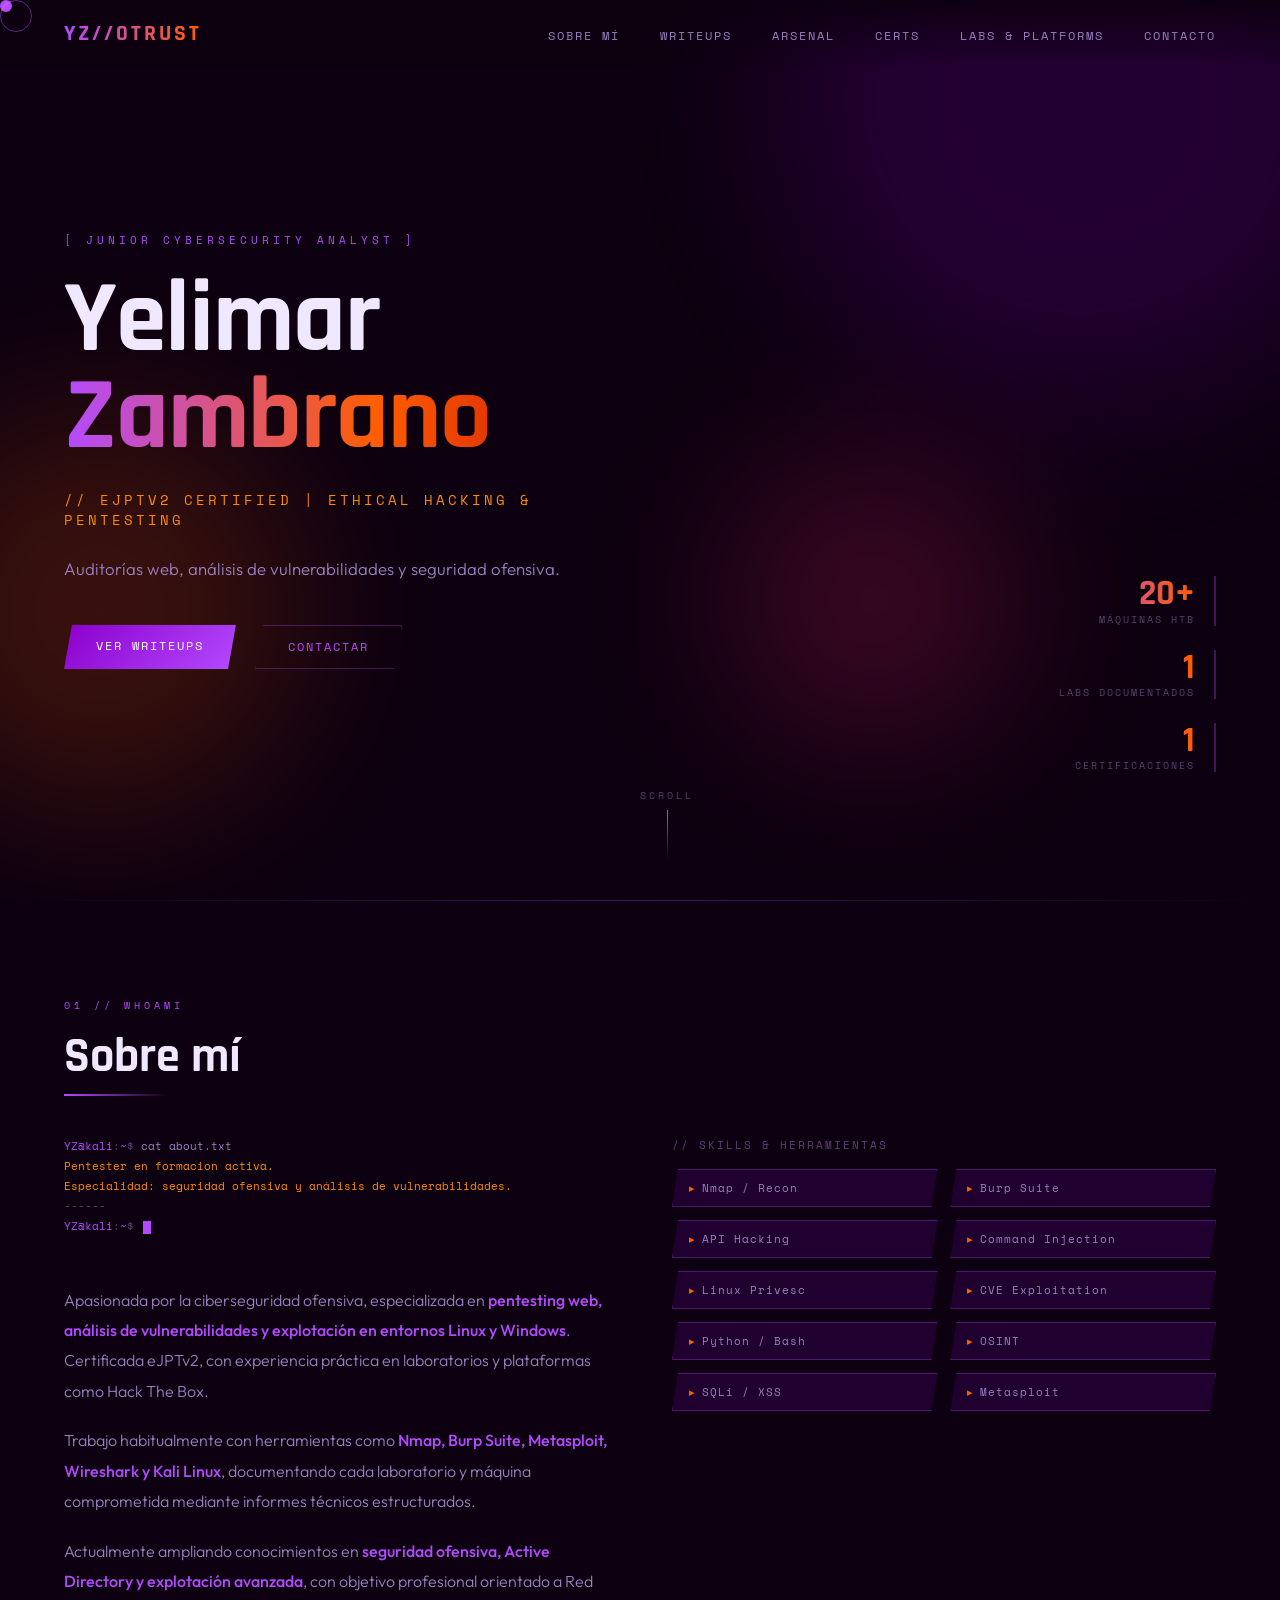
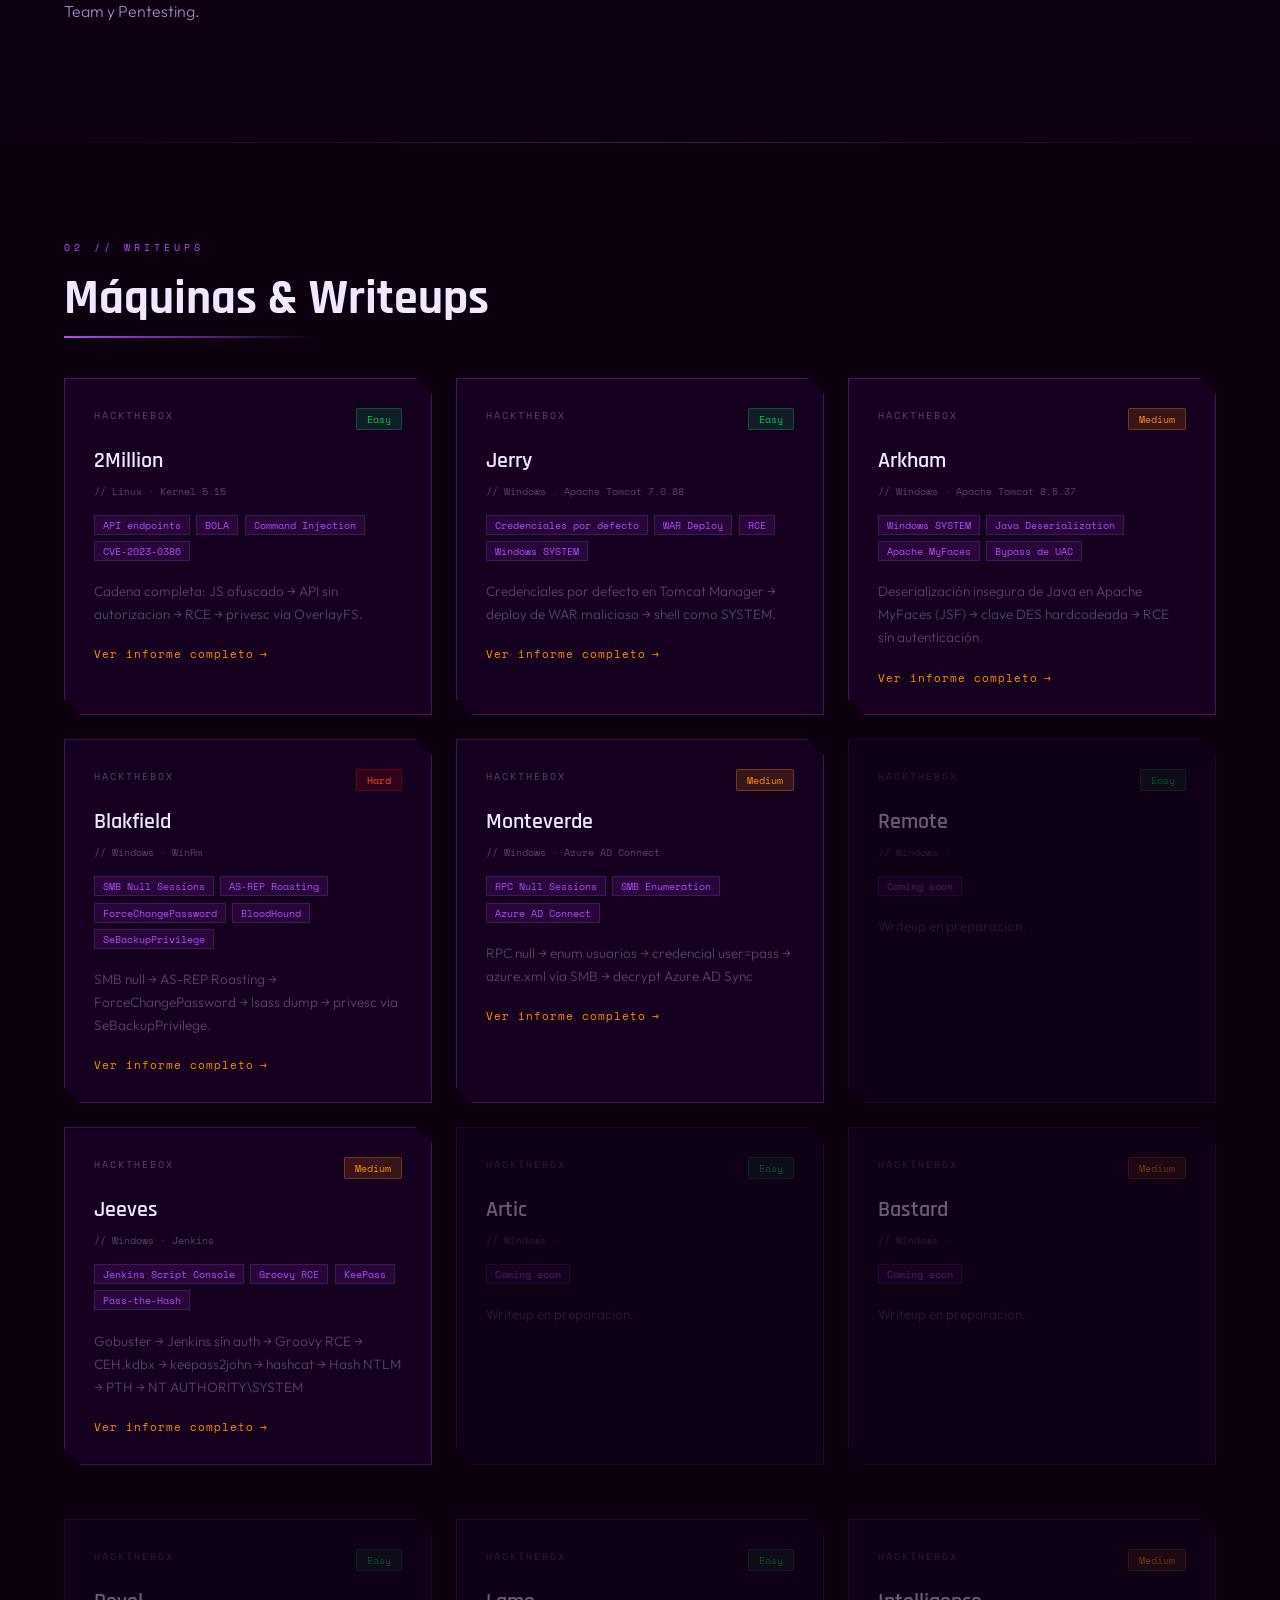
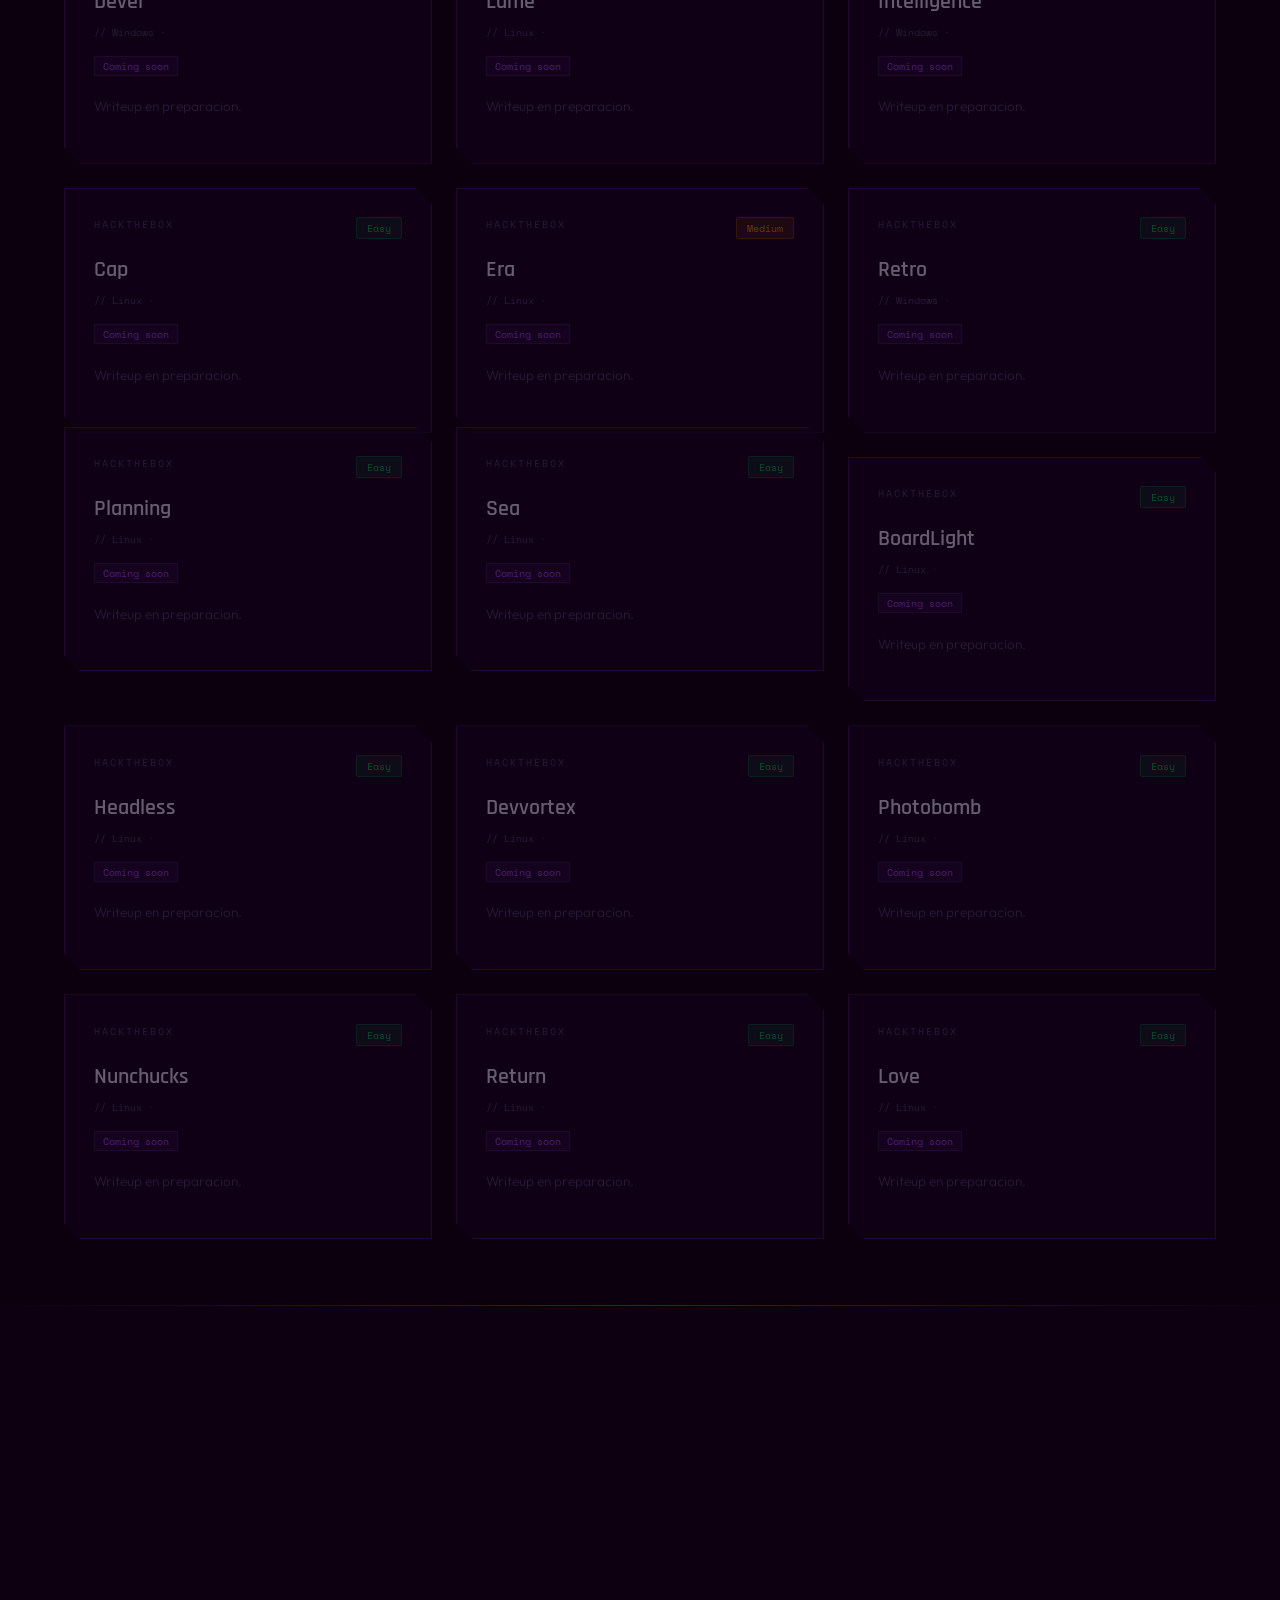
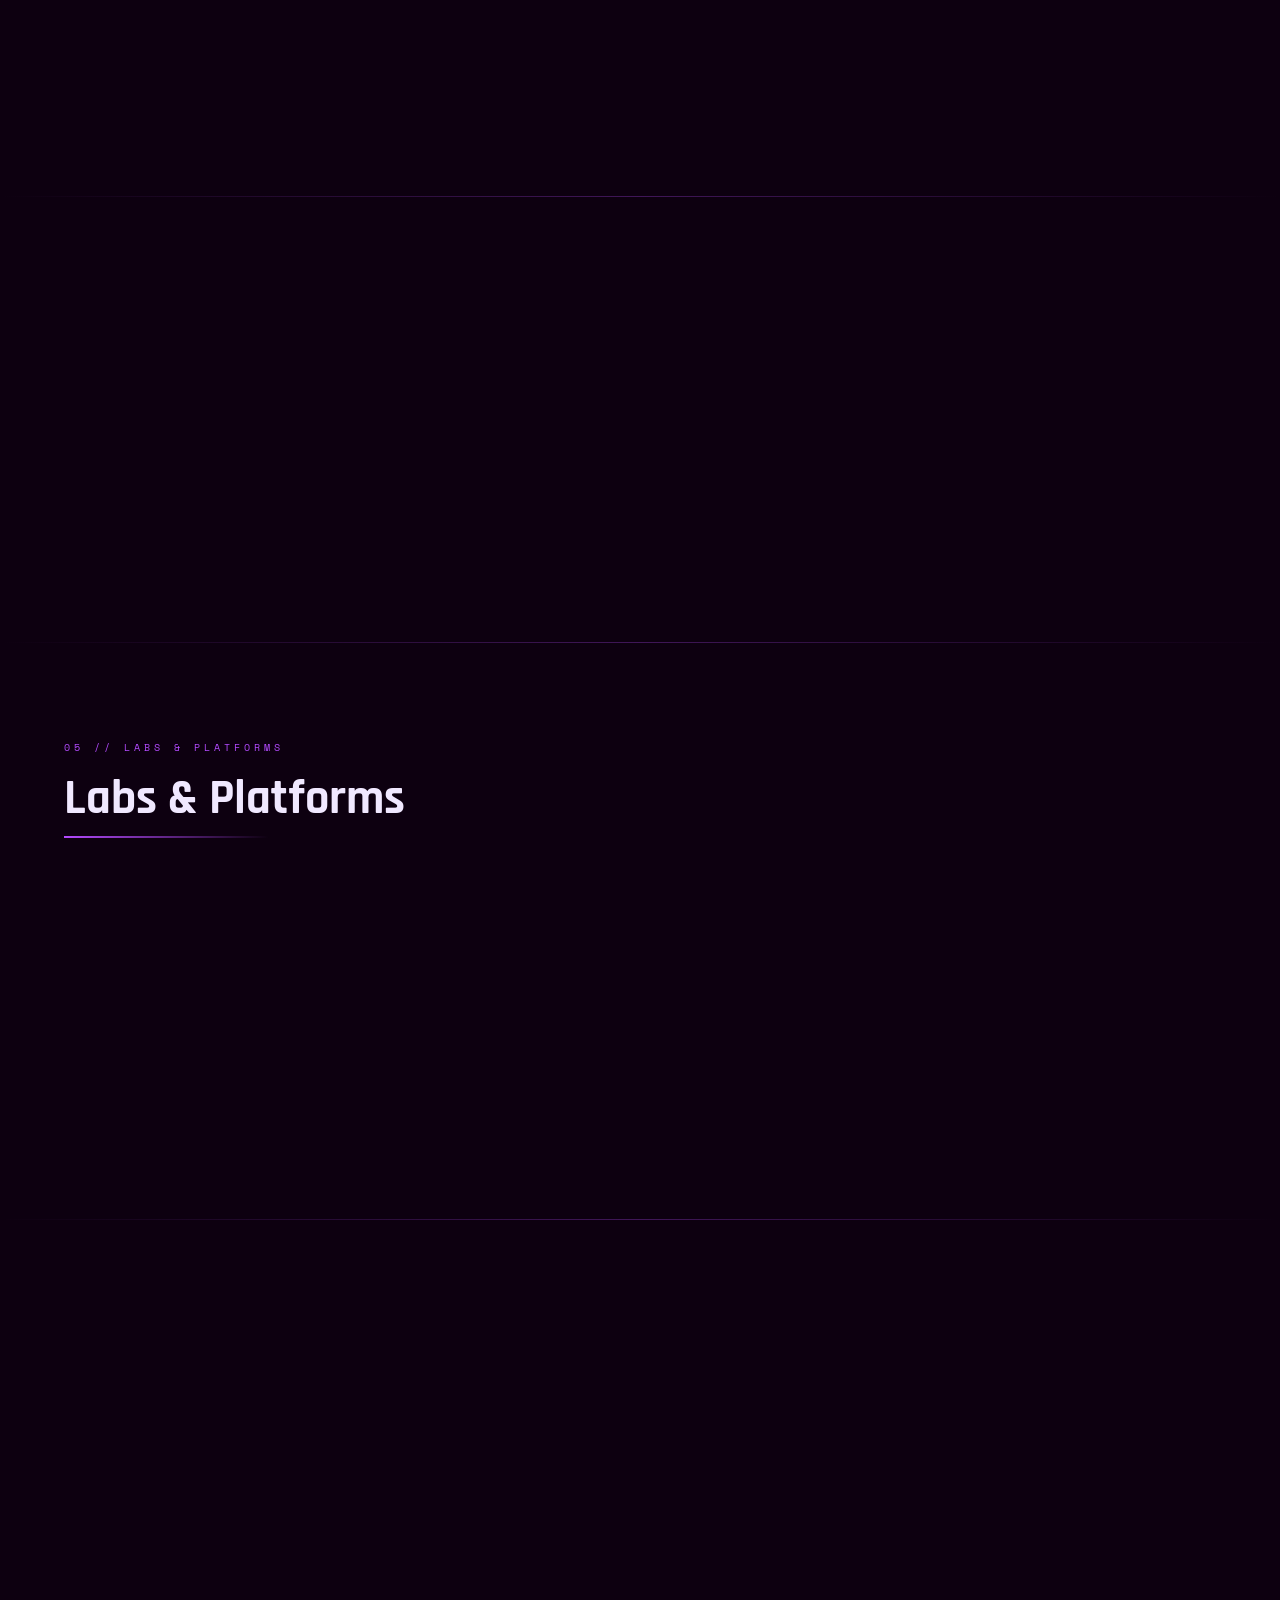
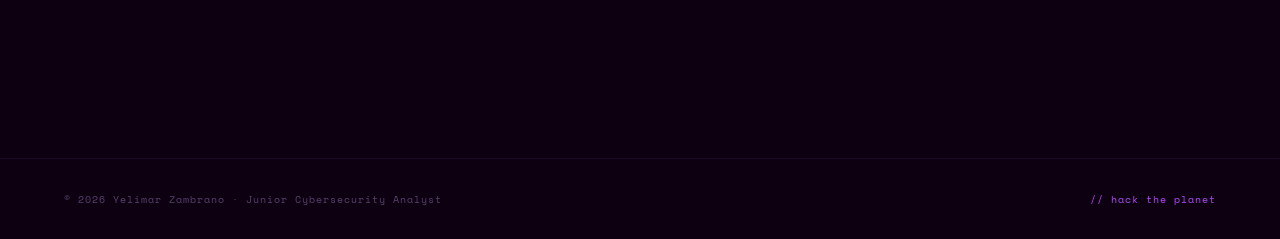
==== index.html @ b513c9d3 "write-up update" ====
<!DOCTYPE html>
<html lang="es">
<head>
<meta charset="UTF-8">
<meta name="viewport" content="width=device-width, initial-scale=1.0">

<meta name="description" content="Portfolio de pentesting ofensivo, writeups HackTheBox, seguridad ofensiva y análisis de vulnerabilidades por Yelimar Zambrano.">
<meta name="keywords" content="pentester, hackthebox, cybersecurity, offensive security, ethical hacking, red team">

<meta property="og:title" content="Yelimar Zambrano · Pentester">
<meta property="og:description" content="Portfolio de seguridad ofensiva y writeups técnicos">
<meta property="og:type" content="website">
<meta property="og:image" content="og-image.png">
<meta property="og:url" content="https://zbel-oss.github.io/">

<title>Yelimar Zambrano ·Junior Cybersecurity Analyst</title>

<meta name="theme-color" content="#0a0a0a">

<link href="https://fonts.googleapis.com/css2?family=Rajdhani:wght@300;400;500;600;700&family=Space+Mono:ital,wght@0,400;0,700;1,400&family=Outfit:wght@200;300;400;500;600&display=swap" rel="stylesheet">
<link rel="stylesheet" href="css/style.css">
<link rel="icon" type="image/png" href="images/favicon.png">

<link rel="apple-touch-icon" href="images/favicon.png">

</head>
<body>

<div class="cursor" id="cursor"></div>
<div class="cursor-trail" id="cursorTrail"></div>

<!-- FONDO -->
<div class="bg-orbs">
  <div class="orb orb-1"></div>
  <div class="orb orb-2"></div>
  <div class="orb orb-3"></div>
</div>

<!-- NAV -->
<nav>
  <div class="nav-logo">YZ//0TRUST</div>
  <ul class="nav-links">
    <li><a href="#about">Sobre mí</a></li>
    <li><a href="#writeups">Writeups</a></li>
    <li><a href="#tools">Arsenal</a></li>
    <li><a href="#certs">Certs</a></li>
    <li><a href="#labs">Labs & Platforms</a></li>
    <li><a href="#contact">Contacto</a></li>
  </ul>
</nav>

<!-- HERO -->
<section class="hero" id="home">
  <div class="hero-content">
    <p class="hero-label">Junior Cybersecurity Analyst</p>
    <h1 class="hero-name">
      <span class="line-1">Yelimar</span>
      <span class="line-2">Zambrano</span>
    </h1>
    <p class="hero-title">// eJPTv2 Certified | Ethical Hacking &amp; Pentesting</p>
    <p class="hero-desc">
      Auditorías web, análisis de vulnerabilidades y seguridad ofensiva.
    </p>
    <div class="hero-ctas">
      <a href="#writeups" class="btn-primary">Ver Writeups</a>
      <a href="#contact" class="btn-ghost">Contactar</a>
    </div>
  </div>

  <div class="hero-stats">
    <div class="stat-item">
      <div class="stat-num">20+</div>
      <div class="stat-label">Máquinas HTB</div>
    </div>
    <div class="stat-item">
      <div class="stat-num">1</div>
      <div class="stat-label">Labs documentados</div>
    </div>
    <div class="stat-item">
      <div class="stat-num">1</div>
      <div class="stat-label">Certificaciones</div>
    </div>
  </div>

  <div class="scroll-hint">
    <span>Scroll</span>
    <div class="scroll-line"></div>
  </div>
</section>

<div class="divider"></div>

<!-- SOBRE MI -->
<section id="about">
  <div class="reveal">
    <p class="section-tag">01 // whoami</p>
    <h2 class="section-title">Sobre mí</h2>
  </div>

  <div class="about-grid reveal">
    <div class="about-text">
      <div class="terminal-deco">
        <div><span class="prompt">YZ@kali</span>:<span style="color:var(--purple-bright)">~</span>$ <span class="cmd">cat about.txt</span></div>
        <div class="out">Pentester en formacion activa.</div>
        <div class="out">Especialidad: seguridad ofensiva y análisis de vulnerabilidades.</div>------
        <div><span class="prompt">YZ@kali</span>:<span style="color:var(--purple-bright)">~</span>$ <span class="cursor-blink"></span></div>
      </div>

      <p>
Apasionada por la ciberseguridad ofensiva, especializada en 
<strong>pentesting web, análisis de vulnerabilidades y explotación en entornos Linux y Windows</strong>. 
Certificada eJPTv2, con experiencia práctica en laboratorios y plataformas como Hack The Box.
</p>

<p>
Trabajo habitualmente con herramientas como 
<strong>Nmap, Burp Suite, Metasploit, Wireshark y Kali Linux</strong>, 
documentando cada laboratorio y máquina comprometida mediante informes técnicos estructurados.
</p>

<p>
Actualmente ampliando conocimientos en 
<strong>seguridad ofensiva, Active Directory y explotación avanzada</strong>, 
con objetivo profesional orientado a Red Team y Pentesting.
</p>

    </div>

    <div>
      <p style="font-family:'Space Mono',monospace;font-size:0.7rem;color:var(--text-muted);letter-spacing:2px;text-transform:uppercase;margin-bottom:1rem;">// Skills &amp; Herramientas</p>
      <div class="skills-grid">
        <div class="skill-pill"><span class="dot">▸</span>Nmap / Recon</div>
        <div class="skill-pill"><span class="dot">▸</span>Burp Suite</div>
        <div class="skill-pill"><span class="dot">▸</span>API Hacking</div>
        <div class="skill-pill"><span class="dot">▸</span>Command Injection</div>
        <div class="skill-pill"><span class="dot">▸</span>Linux Privesc</div>
        <div class="skill-pill"><span class="dot">▸</span>CVE Exploitation</div>
        <div class="skill-pill"><span class="dot">▸</span>Python / Bash</div>
        <div class="skill-pill"><span class="dot">▸</span>OSINT</div>
        <div class="skill-pill"><span class="dot">▸</span>SQLi / XSS</div>
        <div class="skill-pill"><span class="dot">▸</span>Metasploit</div>
      </div>
    </div>
  </div>
</section>

<div class="divider"></div>

<!-- WRITEUPS -->
<section id="writeups">
  <div class="reveal">
    <p class="section-tag">02 // writeups</p>
    <h2 class="section-title">Máquinas &amp; Writeups</h2>
  </div>

  <div class="writeups-grid">

    <div class="writeup-card reveal">
      <div class="card-top">
        <span class="card-platform">HackTheBox</span>
        <span class="card-diff diff-easy">Easy</span>
      </div>
      <h3 class="card-title">2Million</h3>
      <p class="card-os">// Linux · Kernel 5.15</p>
      <div class="card-tags">
        <span class="tag">API endpoints</span>
        <span class="tag">BOLA</span>
        <span class="tag">Command Injection</span>
        <span class="tag">CVE-2023-0386</span>
      </div>
      <p style="font-size:0.85rem;color:var(--text-muted);margin-bottom:1rem;line-height:1.7;">
        Cadena completa: JS ofuscado → API sin autorizacion → RCE → privesc via OverlayFS.
      </p>
      <a href="Writeups/informe_pentesting_2million.pdf"    
         target="_blank"
         class="card-link">Ver informe completo</a>
    </div>

    <div class="writeup-card reveal">
      <div class="card-top">
        <span class="card-platform">HackTheBox</span>
        <span class="card-diff diff-easy">Easy</span>
      </div>
      <h3 class="card-title">Jerry</h3>
      <p class="card-os">// Windows . Apache Tomcat 7.0.88</p>
      <div class="card-tags">
        <span class="tag">Credenciales por defecto</span>
        <span class="tag">WAR Deploy</span>
        <span class="tag">RCE</span>
        <span class="tag">Windows SYSTEM</span>
      </div>
      <p style="font-size:0.85rem;color:var(--text-muted);margin-bottom:1rem;line-height:1.7;">
       Credenciales por defecto en Tomcat Manager → deploy de WAR malicioso → shell como SYSTEM.
       </p>
       <a href="Writeups/informe_pentesting_jerry.pdf"    
         target="_blank"
         class="card-link">Ver informe completo</a>
    </div>

    <!-- PLACEHOLDER CARDS -->
    
    <div class="writeup-card reveal">
      <div class="card-top">
        <span class="card-platform">HackTheBox</span>
        <span class="card-diff diff-medium">Medium</span>
      </div>
      <h3 class="card-title">Arkham</h3>
      <p class="card-os">// Windows · Apache Tomcat 8.5.37</p>
      <div class="card-tags">
        <span class="tag">Windows SYSTEM</span>
        <span class="tag">Java Deserialization</span>
        <span class="tag">Apache MyFaces</span>
        <span class="tag">Bypass de UAC</span>
      </div>
      <p style="font-size:0.85rem;color:var(--text-muted);margin-bottom:1rem;line-height:1.7;">
        Deserialización insegura de Java en Apache MyFaces (JSF) → clave DES hardcodeada → RCE sin autenticación.
      </p>
        <a href="Writeups/informe_pentesting_arkham.pdf"    
         target="_blank"
         class="card-link">Ver informe completo</a>
    </div>

    <!-- PLACEHOLDER CARDS -->

<div class="writeup-card reveal">
<div class="card-top">
<span class="card-platform">HackTheBox</span>
<span class="card-diff diff-hard">Hard</span>
</div>
<h3 class="card-title">Blakfield</h3>
<p class="card-os">// Windows · WinRm </p>
<div class="card-tags">
<span class="tag">SMB Null Sessions</span>
<span class="tag">AS-REP Roasting</span>
<span class="tag">ForceChangePassword</span>
<span class="tag">BloodHound</span>
<span class="tag">SeBackupPrivilege</span>
</div>
<p style="font-size:0.85rem;color:var(--text-muted);margin-bottom:1rem;line-height:1.7;">
SMB null → AS-REP Roasting → ForceChangePassword → lsass dump → privesc via SeBackupPrivilege.
</p>
 <a href="Writeups/informe_pentesting_blackfield.pdf"    
         target="_blank"
         class="card-link">Ver informe completo</a>
</div>

    <!-- PLACEHOLDER CARDS -->

<div class="writeup-card reveal">
<div class="card-top">
<span class="card-platform">HackTheBox</span>
<span class="card-diff diff-medium">Medium</span>
</div>
<h3 class="card-title">Monteverde</h3>
<p class="card-os">// Windows · Azure AD Connect </p>
<div class="card-tags">
<span class="tag">RPC Null Sessions</span>
<span class="tag">SMB Enumeration</span>
<span class="tag">Azure AD Connect</span>
</div>
<p style="font-size:0.85rem;color:var(--text-muted);margin-bottom:1rem;line-height:1.7;">
RPC null → enum usuarios → credencial user=pass → azure.xml vía SMB → decrypt Azure AD Sync
</p>
  <a href="Writeups/informe_pentesting_monteverde.pdf"    
         target="_blank"
         class="card-link">Ver informe completo
  </a>
</div>

    <!-- PLACEHOLDER CARDS -->

<div class="writeup-card reveal" style="opacity:0.4;pointer-events:none;">
<div class="card-top">
<span class="card-platform">HackTheBox</span>
<span class="card-diff diff-easy">Easy</span>
</div>
<h3 class="card-title">Remote</h3>
<p class="card-os">// Windows · </p>
<div class="card-tags">
<span class="tag">Coming soon</span>
</div>
<p style="font-size:0.85rem;color:var(--text-muted);margin-bottom:1rem;line-height:1.7;">
Writeup en preparacion.
</p>
</div>

    <!-- PLACEHOLDER CARDS -->

<div class="writeup-card reveal">
<div class="card-top">
<span class="card-platform">HackTheBox</span>
<span class="card-diff diff-medium">Medium</span>
</div>
<h3 class="card-title">Jeeves</h3>
<p class="card-os">// Windows · Jenkins </p>
<div class="card-tags">
<span class="tag">Jenkins Script Console</span>
<span class="tag">Groovy RCE</span>
<span class="tag">KeePass</span>
<span class="tag">Pass-the-Hash</span>
</div>
<p style="font-size:0.85rem;color:var(--text-muted);margin-bottom:1rem;line-height:1.7;">
Gobuster → Jenkins sin auth → Groovy RCE → CEH.kdbx → keepass2john → hashcat → Hash NTLM → PTH → NT AUTHORITY\SYSTEM
</p>
 <a href="Writeups/informe_pentesting_jeeves.pdf"    
         target="_blank"
         class="card-link">Ver informe completo
  </a>
</div>

    <!-- PLACEHOLDER CARDS -->

<div class="writeup-card reveal" style="opacity:0.4;pointer-events:none;">
<div class="card-top">
<span class="card-platform">HackTheBox</span>
<span class="card-diff diff-easy">Easy</span>
</div>
<h3 class="card-title">Artic</h3>
<p class="card-os">// Windows · </p>
<div class="card-tags">
<span class="tag">Coming soon</span>
</div>
<p style="font-size:0.85rem;color:var(--text-muted);margin-bottom:1rem;line-height:1.7;">
Writeup en preparacion.
</p>
</div>

    <!-- PLACEHOLDER CARDS -->

<div class="writeup-card reveal" style="opacity:0.4;pointer-events:none;">
<div class="card-top">
<span class="card-platform">HackTheBox</span>
<span class="card-diff diff-medium">Medium</span>
</div>
<h3 class="card-title">Bastard</h3>
<p class="card-os">// Windows · </p>
<div class="card-tags">
<span class="tag">Coming soon</span>
</div>
<p style="font-size:0.85rem;color:var(--text-muted);margin-bottom:1rem;line-height:1.7;">
Writeup en preparacion.
</p>
</div>

    <!-- PLACEHOLDER CARDS -->

<div class="writeup-card reveal" style="opacity:0.4;pointer-events:none;">
<div class="card-top">
<span class="card-platform">HackTheBox</span>
<span class="card-diff diff-easy">Easy</span>
</div>
<h3 class="card-title">Devel</h3>
<p class="card-os">// Windows · </p>
<div class="card-tags">
<span class="tag">Coming soon</span>
</div>
<p style="font-size:0.85rem;color:var(--text-muted);margin-bottom:1rem;line-height:1.7;">
Writeup en preparacion.
</p>
</div>

    <!-- PLACEHOLDER CARDS -->

<div class="writeup-card reveal" style="opacity:0.4;pointer-events:none;">
<div class="card-top">
<span class="card-platform">HackTheBox</span>
<span class="card-diff diff-easy">Easy</span>
</div>
<h3 class="card-title">Lame</h3>
<p class="card-os">// Linux · </p>
<div class="card-tags">
<span class="tag">Coming soon</span>
</div>
<p style="font-size:0.85rem;color:var(--text-muted);margin-bottom:1rem;line-height:1.7;">
Writeup en preparacion.
</p>
</div>

    <!-- PLACEHOLDER CARDS -->

<div class="writeup-card reveal" style="opacity:0.4;pointer-events:none;">
<div class="card-top">
<span class="card-platform">HackTheBox</span>
<span class="card-diff diff-medium">Medium</span>
</div>
<h3 class="card-title">Intelligence</h3>
<p class="card-os">// Windows · </p>
<div class="card-tags">
<span class="tag">Coming soon</span>
</div>
<p style="font-size:0.85rem;color:var(--text-muted);margin-bottom:1rem;line-height:1.7;">
Writeup en preparacion.
</p>
</div>

    <!-- PLACEHOLDER CARDS -->

<div class="writeup-card reveal" style="opacity:0.4;pointer-events:none;">
<div class="card-top">
<span class="card-platform">HackTheBox</span>
<span class="card-diff diff-easy">Easy</span>
</div>
<h3 class="card-title">Cap</h3>
<p class="card-os">// Linux · </p>
<div class="card-tags">
<span class="tag">Coming soon</span>
</div>
<p style="font-size:0.85rem;color:var(--text-muted);margin-bottom:1rem;line-height:1.7;">
Writeup en preparacion.
</p>
</div>

    <!-- PLACEHOLDER CARDS -->

<div class="writeup-card reveal" style="opacity:0.4;pointer-events:none;">
<div class="card-top">
<span class="card-platform">HackTheBox</span>
<span class="card-diff diff-medium">Medium</span>
</div>
<h3 class="card-title">Era</h3>
<p class="card-os">// Linux · </p>
<div class="card-tags">
<span class="tag">Coming soon</span>
</div>
<p style="font-size:0.85rem;color:var(--text-muted);margin-bottom:1rem;line-height:1.7;">
Writeup en preparacion.
</p>
</div>

    <!-- PLACEHOLDER CARDS -->

<div class="writeup-card reveal" style="opacity:0.4;pointer-events:none;">
<div class="card-top">
<span class="card-platform">HackTheBox</span>
<span class="card-diff diff-easy">Easy</span>
</div>
<h3 class="card-title">Retro</h3>
<p class="card-os">// Windows · </p>
<div class="card-tags">
<span class="tag">Coming soon</span>
</div>
<p style="font-size:0.85rem;color:var(--text-muted);margin-bottom:1rem;line-height:1.7;">
Writeup en preparacion.
</p>
</div>

    <!-- PLACEHOLDER CARDS -->

<div class="writeup-card reveal" style="opacity:0.4;pointer-events:none;">
<div class="card-top">
<span class="card-platform">HackTheBox</span>
<span class="card-diff diff-easy">Easy</span>
</div>
<h3 class="card-title">Planning</h3>
<p class="card-os">// Linux · </p>
<div class="card-tags">
<span class="tag">Coming soon</span>
</div>
<p style="font-size:0.85rem;color:var(--text-muted);margin-bottom:1rem;line-height:1.7;">
Writeup en preparacion.
</p>
</div>

    <!-- PLACEHOLDER CARDS -->

<div class="writeup-card reveal" style="opacity:0.4;pointer-events:none;">
<div class="card-top">
<span class="card-platform">HackTheBox</span>
<span class="card-diff diff-easy">Easy</span>
</div>
<h3 class="card-title">Sea</h3>
<p class="card-os">// Linux · </p>
<div class="card-tags">
<span class="tag">Coming soon</span>
</div>
<p style="font-size:0.85rem;color:var(--text-muted);margin-bottom:1rem;line-height:1.7;">
Writeup en preparacion.
</p>
</div>

    <!-- PLACEHOLDER CARDS -->

<div class="writeup-card reveal" style="opacity:0.4;pointer-events:none;">
<div class="card-top">
<span class="card-platform">HackTheBox</span>
<span class="card-diff diff-easy">Easy</span>
</div>
<h3 class="card-title">BoardLight</h3>
<p class="card-os">// Linux · </p>
<div class="card-tags">
<span class="tag">Coming soon</span>
</div>
<p style="font-size:0.85rem;color:var(--text-muted);margin-bottom:1rem;line-height:1.7;">
Writeup en preparacion.
</p>
</div>

    <!-- PLACEHOLDER CARDS -->

<div class="writeup-card reveal" style="opacity:0.4;pointer-events:none;">
<div class="card-top">
<span class="card-platform">HackTheBox</span>
<span class="card-diff diff-easy">Easy</span>
</div>
<h3 class="card-title">Headless</h3>
<p class="card-os">// Linux · </p>
<div class="card-tags">
<span class="tag">Coming soon</span>
</div>
<p style="font-size:0.85rem;color:var(--text-muted);margin-bottom:1rem;line-height:1.7;">
Writeup en preparacion.
</p>
</div>

    <!-- PLACEHOLDER CARDS -->

<div class="writeup-card reveal" style="opacity:0.4;pointer-events:none;">
<div class="card-top">
<span class="card-platform">HackTheBox</span>
<span class="card-diff diff-easy">Easy</span>
</div>
<h3 class="card-title">Devvortex</h3>
<p class="card-os">// Linux · </p>
<div class="card-tags">
<span class="tag">Coming soon</span>
</div>
<p style="font-size:0.85rem;color:var(--text-muted);margin-bottom:1rem;line-height:1.7;">
Writeup en preparacion.
</p>
</div>

    <!-- PLACEHOLDER CARDS -->

<div class="writeup-card reveal" style="opacity:0.4;pointer-events:none;">
<div class="card-top">
<span class="card-platform">HackTheBox</span>
<span class="card-diff diff-easy">Easy</span>
</div>
<h3 class="card-title">Photobomb</h3>
<p class="card-os">// Linux · </p>
<div class="card-tags">
<span class="tag">Coming soon</span>
</div>
<p style="font-size:0.85rem;color:var(--text-muted);margin-bottom:1rem;line-height:1.7;">
Writeup en preparacion.
</p>
</div>

    <!-- PLACEHOLDER CARDS -->

<div class="writeup-card reveal" style="opacity:0.4;pointer-events:none;">
<div class="card-top">
<span class="card-platform">HackTheBox</span>
<span class="card-diff diff-easy">Easy</span>
</div>
<h3 class="card-title">Nunchucks</h3>
<p class="card-os">// Linux · </p>
<div class="card-tags">
<span class="tag">Coming soon</span>
</div>
<p style="font-size:0.85rem;color:var(--text-muted);margin-bottom:1rem;line-height:1.7;">
Writeup en preparacion.
</p>
</div>


    <!-- PLACEHOLDER CARDS -->

<div class="writeup-card reveal" style="opacity:0.4;pointer-events:none;">
<div class="card-top">
<span class="card-platform">HackTheBox</span>
<span class="card-diff diff-easy">Easy</span>
</div>
<h3 class="card-title">Return</h3>
<p class="card-os">// Linux · </p>
<div class="card-tags">
<span class="tag">Coming soon</span>
</div>
<p style="font-size:0.85rem;color:var(--text-muted);margin-bottom:1rem;line-height:1.7;">
Writeup en preparacion.
</p>
</div>

    <!-- PLACEHOLDER CARDS -->

<div class="writeup-card reveal" style="opacity:0.4;pointer-events:none;">
<div class="card-top">
<span class="card-platform">HackTheBox</span>
<span class="card-diff diff-easy">Easy</span>
</div>
<h3 class="card-title">Love</h3>
<p class="card-os">// Linux · </p>
<div class="card-tags">
<span class="tag">Coming soon</span>
</div>
<p style="font-size:0.85rem;color:var(--text-muted);margin-bottom:1rem;line-height:1.7;">
Writeup en preparacion.
</p>
</div>

  </div>
</section>

<div class="divider"></div>

<!-- ARSENAL -->
<section id="tools">
  <div class="reveal">
    <p class="section-tag">03 // arsenal</p>
    <h2 class="section-title">Herramientas</h2>
  </div>
  <div class="tools-grid reveal">
    <div class="tool-item"><span class="tool-icon">🔍</span><div><div class="tool-name">Nmap</div><div class="tool-cat">Reconocimiento</div></div></div>
    <div class="tool-item"><span class="tool-icon">🕷️</span><div><div class="tool-name">Burp Suite</div><div class="tool-cat">Web / API</div></div></div>
    <div class="tool-item"><span class="tool-icon">🐉</span><div><div class="tool-name">Metasploit</div><div class="tool-cat">Explotacion</div></div></div>
    <div class="tool-item"><span class="tool-icon">🦜</span><div><div class="tool-name">Gobuster</div><div class="tool-cat">Fuzzing</div></div></div>
    <div class="tool-item"><span class="tool-icon">🔑</span><div><div class="tool-name">Hashcat</div><div class="tool-cat">Password Cracking</div></div></div>
    <div class="tool-item"><span class="tool-icon">🐧</span><div><div class="tool-name">LinPEAS</div><div class="tool-cat">Linux Privesc</div></div></div>
    <div class="tool-item"><span class="tool-icon">🐍</span><div><div class="tool-name">Python3</div><div class="tool-cat">Scripting</div></div></div>
    <div class="tool-item"><span class="tool-icon">📡</span><div><div class="tool-name">Wireshark</div><div class="tool-cat">Analisis de red</div></div></div>
    <div class="tool-item"><span class="tool-icon">⚡</span><div><div class="tool-name">Feroxbuster</div><div class="tool-cat">Fuzzing</div></div></div>
    <div class="tool-item"><span class="tool-icon">🧅</span><div><div class="tool-name">Netcat</div><div class="tool-cat">Shells / Networking</div></div></div>
  </div>
</section>

<div class="divider"></div>

<!-- CERTIFICACIONES -->
<section id="certs">
  <div class="reveal">
    <p class="section-tag">04 // certs &amp; learning</p>
    <h2 class="section-title">Certificaciones</h2>
  </div>
  <div class="certs-grid reveal">
    <a href="https://certs.ine.com/9d3476a0-0abc-4e5e-acd5-78f177e5970c#acc.GOPv2WZ0"
       target="_blank"
       class="cert-card">
      <div class="cert-status status-done">✔ COMPLETADO</div>
      <div class="cert-name">eJPT</div>
      <div class="cert-entity">INE Security · Junior Penetration Tester</div>
    </a>
    <a href="https://media.licdn.com/dms/image/v2/D4E2DAQHjQEzewtqGCg/profile-treasury-image-shrink_800_800/B4EZvdhZ_mGoAY-/0/1768948081214?e=1779404400&v=beta&t=fP-84BiQ7PK8WZrcdGH9xGbfrAVeL5ijBFbEcXyVseM"
       target="_blank"
       class="cert-card">
      <div class="cert-status status-done">✔ COMPLETADO</div>
      <div class="cert-name">Master, Ciberseguridad & IA</div>
      <div class="cert-entity">Evolve · may-nov. 2025 </div>
    </a>
    <div class="cert-card" style="opacity:0.5;">
      <div class="cert-status" style="color:var(--text-muted)">◎ OBJETIVO</div>
      <div class="cert-name">OSCP</div>
      <div class="cert-entity">Offensive Security · Roadmap </div>
    </div>
    <div class="cert-card" style="opacity:0.5;">
      <div class="cert-status" style="color:var(--text-muted)">◎ OBJETIVO</div>
      <div class="cert-name">CEH</div>
      <div class="cert-entity">EC-Council · Roadmap </div>
    </div>
  </div>
</section>

<div class="divider"></div>

<!-- Labs & Platforms -->
<section id="Labs">
  <div class="reveal">
    <p class="section-tag">05 // Labs &amp; Platforms</p>
    <h2 class="section-title">Labs &amp; Platforms</h2>
  </div>


  <div class="certs-grid reveal">
    <a href="https://profile.hackthebox.com/profile/019ddeb9-3e2b-736d-b70e-602713d842b1"
       target="_blank"
       class="cert-card">
      <div class="cert-status status-wipe">▶ EN PROGRESO </div>
      <div class="cert-name">HTB Ranked</div>
      <div class="cert-entity">HackTheBox · Active Player</div>
    </a>

 <!-- PLACEHOLDER CARDS -->

 <div class="certs-grid reveal">
  <a href="Documented_Laboratories/informe_pentesting_eJPT.pdf"
       target="_blank"
       class="cert-card">
      <div class="cert-status status-done">✔ COMPLETADO</div>
      <div class="cert-name"> Prueba de Penetración — Laboratorio eJPT</div>
      <div class="card-tags">
      <span class="tag">Laboratorio documentado</span>
      </div>
    <p style="font-size:0.85rem;color:var(--text-muted);margin-bottom:1rem;line-height:1.7;">
      INE Security · Laboratorio de pentesting documentado paso a paso, con metodología y hallazgos.
    </p>
  </a>
 </div>
  
</section>

<div class="divider"></div>

<!-- CONTACTO -->
<section id="contact">
  <div class="reveal">
    <p class="section-tag">06 // contact</p>
    <h2 class="section-title">Contacto</h2>
    <p style="color:var(--text-dim);max-width:500px;margin:0 auto 1rem;line-height:1.8;">
      Abierta a oportunidades en seguridad ofensiva, auditorias y red team.
    </p>
      <a href="mailto:zambranovyelimar@gmail.com"
         class="contact-email">
         zambranovyelimar@gmail.com
      </a>

      <div class="social-links">

      <a href="https://github.com/zbel-oss"
         target="_blank"
         class="social-link">
         ⬡ GitHub
      </a>
      
      <a href="https://www.linkedin.com/in/yelimarzambrano-"
         target="_blank"
         class="social-link">
         in LinkedIn
      </a>
    </div>
  </div>
</section>

<!-- FOOTER -->
<footer>
  <p>© 2026 Yelimar Zambrano · Junior Cybersecurity Analyst</p>
  <p style="color:var(--purple-bright);">// hack the planet</p>
</footer>

<script src="js/main.js"></script>
</body>
</html>
---- css/style.css ----
:root {
    --purple-deep:   #0d0010;
    --purple-dark:   #1a0025;
    --purple-mid:    #3d0060;
    --purple-glow:   #8b00cc;
    --purple-bright: #b44aff;
    --orange-hot:    #ff5e00;
    --orange-glow:   #ff8c00;
    --red-ember:     #cc1a00;
    --pink-neon:     #ff2d78;
    --text-primary:  #f0e8ff;
    --text-dim:      #9b7fc0;
    --text-muted:    #5a4070;
    --border-glow:   rgba(180, 74, 255, 0.3);
  }

  *, *::before, *::after { box-sizing: border-box; margin: 0; padding: 0; }

  html { scroll-behavior: smooth; }

  body {
    background: var(--purple-deep);
    color: var(--text-primary);
    font-family: 'Outfit', sans-serif;
    font-weight: 300;
    overflow-x: hidden;
    cursor: none;
  }

  /* CURSOR PERSONALIZADO */
  .cursor {
    width: 12px; height: 12px;
    background: var(--purple-bright);
    border-radius: 50%;
    position: fixed;
    pointer-events: none;
    z-index: 9999;
    transition: transform 0.15s ease, background 0.2s;
    mix-blend-mode: screen;
  }
  .cursor-trail {
    width: 32px; height: 32px;
    border: 1px solid var(--purple-bright);
    border-radius: 50%;
    position: fixed;
    pointer-events: none;
    z-index: 9998;
    transition: left 0.12s ease, top 0.12s ease, opacity 0.3s;
    opacity: 0.5;
  }

  /* FONDO ANIMADO */
  .bg-orbs {
    position: fixed;
    inset: 0;
    pointer-events: none;
    z-index: 0;
    overflow: hidden;
  }
  .orb {
    position: absolute;
    border-radius: 50%;
    filter: blur(80px);
    opacity: 0.18;
    animation: drift 20s ease-in-out infinite;
  }
  .orb-1 { width: 600px; height: 600px; background: var(--purple-glow); top: -200px; right: -100px; animation-delay: 0s; }
  .orb-2 { width: 400px; height: 400px; background: var(--orange-hot); bottom: 10%; left: -100px; animation-delay: -7s; }
  .orb-3 { width: 300px; height: 300px; background: var(--pink-neon); top: 50%; right: 20%; animation-delay: -14s; }

  @keyframes drift {
    0%, 100% { transform: translate(0, 0) scale(1); }
    33% { transform: translate(30px, -40px) scale(1.05); }
    66% { transform: translate(-20px, 30px) scale(0.95); }
  }

  /* NAVBAR */
  nav {
    position: fixed;
    top: 0; left: 0; right: 0;
    z-index: 100;
    padding: 1.2rem 4rem;
    display: flex;
    justify-content: space-between;
    align-items: center;
    background: linear-gradient(180deg, rgba(13,0,16,0.95) 0%, transparent 100%);
    backdrop-filter: blur(10px);
  }
  .nav-logo {
    font-family: 'Rajdhani', sans-serif;
    font-size: 1.4rem;
    font-weight: 700;
    letter-spacing: 3px;
    text-transform: uppercase;
    background: linear-gradient(90deg, var(--purple-bright), var(--orange-hot));
    -webkit-background-clip: text;
    -webkit-text-fill-color: transparent;
  }
  .nav-links {
    display: flex;
    gap: 2.5rem;
    list-style: none;
  }
  .nav-links a {
    color: var(--text-dim);
    text-decoration: none;
    font-family: 'Space Mono', monospace;
    font-size: 0.75rem;
    letter-spacing: 2px;
    text-transform: uppercase;
    transition: color 0.3s;
    position: relative;
  }
  .nav-links a::after {
    content: '';
    position: absolute;
    bottom: -4px; left: 0; right: 0;
    height: 1px;
    background: linear-gradient(90deg, var(--purple-bright), var(--orange-hot));
    transform: scaleX(0);
    transition: transform 0.3s;
  }
  .nav-links a:hover { color: var(--text-primary); }
  .nav-links a:hover::after { transform: scaleX(1); }

  /* HERO */
  .hero {
    min-height: 100vh;
    display: flex;
    align-items: center;
    padding: 0 4rem;
    position: relative;
    z-index: 1;
  }
  .hero-content { max-width: 520px; }

  .hero-label {
    font-family: 'Space Mono', monospace;
    font-size: 0.7rem;
    letter-spacing: 4px;
    color: var(--purple-bright);
    text-transform: uppercase;
    margin-bottom: 1.5rem;
    opacity: 0;
    animation: fadeUp 0.8s 0.3s forwards;
  }
  .hero-label::before { content: '[ '; } .hero-label::after { content: ' ]'; }

  .hero-name {
    font-family: 'Rajdhani', sans-serif;
    font-size: clamp(3.5rem, 8vw, 6.5rem);
    font-weight: 700;
    line-height: 0.95;
    letter-spacing: -1px;
    margin-bottom: 0.3rem;
    opacity: 0;
    animation: fadeUp 0.8s 0.5s forwards;
  }
  .hero-name .line-1 { display: block; color: var(--text-primary); }
  .hero-name .line-2 {
    display: block;
    background: linear-gradient(90deg, var(--purple-bright) 0%, var(--orange-hot) 60%, var(--red-ember) 100%);
    -webkit-background-clip: text;
    -webkit-text-fill-color: transparent;
  }

  .hero-title {
    font-family: 'Space Mono', monospace;
    font-size: 0.85rem;
    color: var(--orange-glow);
    letter-spacing: 3px;
    text-transform: uppercase;
    margin: 1.5rem 0;
    opacity: 0;
    animation: fadeUp 0.8s 0.7s forwards;
  }

  .hero-desc {
    font-size: 1.05rem;
    color: var(--text-dim);
    line-height: 1.8;
    max-width: 520px;
    margin-bottom: 2.5rem;
    opacity: 0;
    animation: fadeUp 0.8s 0.9s forwards;
  }

  .hero-ctas {
    display: flex;
    gap: 1.2rem;
    flex-wrap: wrap;
    opacity: 0;
    animation: fadeUp 0.8s 1.1s forwards;
  }

  .btn-primary {
    padding: 0.8rem 2rem;
    background: linear-gradient(135deg, var(--purple-glow), var(--purple-bright));
    color: white;
    text-decoration: none;
    font-family: 'Space Mono', monospace;
    font-size: 0.75rem;
    letter-spacing: 2px;
    text-transform: uppercase;
    border: none;
    clip-path: polygon(8px 0%, 100% 0%, calc(100% - 8px) 100%, 0% 100%);
    transition: filter 0.3s, transform 0.2s;
    cursor: none;
  }
  .btn-primary:hover { filter: brightness(1.3); transform: translateY(-2px); }

  .btn-ghost {
    padding: 0.8rem 2rem;
    background: transparent;
    color: var(--purple-bright);
    text-decoration: none;
    font-family: 'Space Mono', monospace;
    font-size: 0.75rem;
    letter-spacing: 2px;
    text-transform: uppercase;
    border: 1px solid var(--border-glow);
    clip-path: polygon(8px 0%, 100% 0%, calc(100% - 8px) 100%, 0% 100%);
    transition: background 0.3s, color 0.3s, transform 0.2s;
    cursor: none;
  }
  .btn-ghost:hover { background: var(--border-glow); color: white; transform: translateY(-2px); }

  /* STATS HERO */
  .hero-stats {
    position: absolute;
    right: 4rem;
    bottom: 6rem;
    bottom: 8rem;
    display: flex;
    flex-direction: column;
    gap: 1.5rem;
    opacity: 0;
    animation: fadeLeft 0.8s 1.3s forwards;
  }
  .stat-item {
    text-align: right;
    border-right: 2px solid var(--border-glow);
    padding-right: 1.2rem;
  }
  .stat-num {
    font-family: 'Rajdhani', sans-serif;
    font-size: 2.2rem;
    font-weight: 700;
    background: linear-gradient(90deg, var(--purple-bright), var(--orange-hot));
    -webkit-background-clip: text;
    -webkit-text-fill-color: transparent;
    line-height: 1;
  }
  .stat-label {
    font-family: 'Space Mono', monospace;
    font-size: 0.6rem;
    color: var(--text-muted);
    letter-spacing: 2px;
    text-transform: uppercase;
  }

  /* SCROLL INDICATOR */
  .scroll-hint {
    position: absolute;
    bottom: 2.5rem;
    left: 50%;
    transform: translateX(-50%);
    display: flex;
    flex-direction: column;
    align-items: center;
    gap: 0.5rem;
    opacity: 0;
    animation: fadeUp 0.8s 1.5s forwards;
  }
  .scroll-hint span {
    font-family: 'Space Mono', monospace;
    font-size: 0.6rem;
    letter-spacing: 3px;
    color: var(--text-muted);
    text-transform: uppercase;
  }
  .scroll-line {
    width: 1px;
    height: 50px;
    background: linear-gradient(180deg, var(--purple-bright), transparent);
    animation: scrollPulse 2s ease-in-out infinite;
  }
  @keyframes scrollPulse { 0%,100%{opacity:0.3} 50%{opacity:1} }

  /* SECTIONS COMUNES */
  section { position: relative; z-index: 1; padding: 6rem 4rem; }

  .section-tag {
    font-family: 'Space Mono', monospace;
    font-size: 0.65rem;
    letter-spacing: 4px;
    color: var(--purple-bright);
    text-transform: uppercase;
    margin-bottom: 0.8rem;
  }
  .section-title {
    font-family: 'Rajdhani', sans-serif;
    font-size: clamp(2rem, 4vw, 3rem);
    font-weight: 700;
    margin-bottom: 3rem;
    position: relative;
    display: inline-block;
  }
  .section-title::after {
    content: '';
    position: absolute;
    bottom: -8px; left: 0;
    width: 60%;
    height: 2px;
    background: linear-gradient(90deg, var(--purple-bright), transparent);
  }

  /* SOBRE MI */
  .about-grid {
    display: grid;
    grid-template-columns: 1fr 1fr;
    gap: 4rem;
    align-items: start;
  }
  .about-text p {
    color: var(--text-dim);
    line-height: 1.9;
    margin-bottom: 1.2rem;
    font-size: 1rem;
  }
  .about-text p strong { color: var(--purple-bright); font-weight: 500; }

  .skills-grid {
    display: grid;
    grid-template-columns: 1fr 1fr;
    gap: 0.8rem;
  }
  .skill-pill {
    padding: 0.6rem 1rem;
    background: rgba(61,0,96,0.4);
    border: 1px solid var(--border-glow);
    font-family: 'Space Mono', monospace;
    font-size: 0.7rem;
    color: var(--text-dim);
    letter-spacing: 1px;
    clip-path: polygon(6px 0%, 100% 0%, calc(100% - 6px) 100%, 0% 100%);
    transition: all 0.3s;
  }
  .skill-pill:hover {
    background: rgba(139,0,204,0.3);
    color: var(--purple-bright);
    border-color: var(--purple-bright);
  }
  .skill-pill .dot { color: var(--orange-hot); margin-right: 6px; }

  /* WRITEUPS */
  #writeups { background: rgba(13,0,16,0.6); }
  .writeups-grid {
    display: grid;
    grid-template-columns: repeat(auto-fill, minmax(320px, 1fr));
    gap: 1.5rem;
  }
  .writeup-card {
    background: rgba(26,0,37,0.8);
    border: 1px solid var(--border-glow);
    padding: 1.8rem;
    position: relative;
    overflow: hidden;
    transition: transform 0.3s, border-color 0.3s;
    clip-path: polygon(0 0, calc(100% - 16px) 0, 100% 16px, 100% 100%, 16px 100%, 0 calc(100% - 16px));
  }
  .writeup-card::before {
    content: '';
    position: absolute;
    top: 0; left: 0; right: 0;
    height: 2px;
    background: linear-gradient(90deg, var(--purple-bright), var(--orange-hot));
    opacity: 0;
    transition: opacity 0.3s;
  }
  .writeup-card:hover { transform: translateY(-6px); border-color: rgba(180,74,255,0.6); }
  .writeup-card:hover::before { opacity: 1; }

  .card-top {
    display: flex;
    justify-content: space-between;
    align-items: flex-start;
    margin-bottom: 1rem;
  }
  .card-platform {
    font-family: 'Space Mono', monospace;
    font-size: 0.6rem;
    letter-spacing: 2px;
    color: var(--text-muted);
    text-transform: uppercase;
  }
  .card-diff {
    font-family: 'Space Mono', monospace;
    font-size: 0.65rem;
    padding: 2px 10px;
    border-radius: 2px;
  }
  .diff-easy { background: rgba(0,200,80,0.15); color: #00c850; border: 1px solid rgba(0,200,80,0.3); }
  .diff-medium { background: rgba(255,140,0,0.15); color: var(--orange-glow); border: 1px solid rgba(255,140,0,0.3); }
  .diff-hard { background: rgba(204,26,0,0.15); color: #ff4422; border: 1px solid rgba(204,26,0,0.3); }

  .card-title {
    font-family: 'Rajdhani', sans-serif;
    font-size: 1.4rem;
    font-weight: 600;
    color: var(--text-primary);
    margin-bottom: 0.5rem;
  }
  .card-os {
    font-family: 'Space Mono', monospace;
    font-size: 0.65rem;
    color: var(--text-muted);
    margin-bottom: 1rem;
  }
  .card-tags {
    display: flex;
    flex-wrap: wrap;
    gap: 0.4rem;
    margin-bottom: 1.2rem;
  }
  .tag {
    font-family: 'Space Mono', monospace;
    font-size: 0.6rem;
    padding: 2px 8px;
    background: rgba(180,74,255,0.1);
    color: var(--purple-bright);
    border: 1px solid rgba(180,74,255,0.2);
  }
  .card-link {
    font-family: 'Space Mono', monospace;
    font-size: 0.7rem;
    color: var(--orange-glow);
    text-decoration: none;
    letter-spacing: 1px;
    transition: color 0.2s;
    display: inline-flex;
    align-items: center;
    gap: 6px;
  }
  .card-link:hover { color: var(--orange-hot); }
  .card-link::after { content: '→'; }

  /* HERRAMIENTAS */
  .tools-grid {
    display: grid;
    grid-template-columns: repeat(auto-fill, minmax(200px, 1fr));
    gap: 1rem;
  }
  .tool-item {
    padding: 1.2rem;
    background: rgba(26,0,37,0.6);
    border: 1px solid var(--border-glow);
    display: flex;
    align-items: center;
    gap: 0.8rem;
    transition: all 0.3s;
  }
  .tool-item:hover { border-color: var(--purple-bright); background: rgba(61,0,96,0.3); }
  .tool-icon { font-size: 1.2rem; }
  .tool-name {
    font-family: 'Space Mono', monospace;
    font-size: 0.75rem;
    color: var(--text-dim);
  }
  .tool-cat {
    font-size: 0.6rem;
    color: var(--text-muted);
    font-family: 'Space Mono', monospace;
  }

  /* CERTIFICACIONES */
  .certs-grid {
    display: grid;
    grid-template-columns: repeat(auto-fill, minmax(260px, 1fr));
    gap: 1.2rem;
  }
  .cert-card {
    text-decoration: none;
    display: block;
    color: inherit;
    padding: 1.5rem;
    background: rgba(26,0,37,0.7);
    border: 1px solid var(--border-glow);
    clip-path: polygon(0 0, 100% 0, 100% calc(100% - 12px), calc(100% - 12px) 100%, 0 100%);
    transition: all 0.3s;
  }
  .cert-card:hover { border-color: var(--orange-glow); }
  .cert-status {
    font-family: 'Space Mono', monospace;
    font-size: 0.6rem;
    letter-spacing: 2px;
    margin-bottom: 0.5rem;
  }
  .status-done { color: #00c850; }
  .status-wip { color: var(--orange-glow); }
  .cert-name {
    font-family: 'Rajdhani', sans-serif;
    font-size: 1.1rem;
    font-weight: 600;
    color: var(--text-primary);
    margin-bottom: 0.3rem;
  }
  .cert-entity {
    font-size: 0.8rem;
    color: var(--text-muted);
  }

  /* CONTACTO */
  #contact { text-align: center; }
  .contact-email {
    font-family: 'Rajdhani', sans-serif;
    font-size: clamp(1.5rem, 3vw, 2.5rem);
    font-weight: 600;
    background: linear-gradient(90deg, var(--purple-bright), var(--orange-hot));
    -webkit-background-clip: text;
    -webkit-text-fill-color: transparent;
    text-decoration: none;
    display: inline-block;
    margin: 2rem 0;
    transition: filter 0.3s;
  }
  .contact-email:hover { filter: brightness(1.3); }
  .social-links {
    display: flex;
    justify-content: center;
    gap: 2rem;
    margin-top: 2rem;
  }
  .social-link {
    font-family: 'Space Mono', monospace;
    font-size: 0.7rem;
    color: var(--text-muted);
    text-decoration: none;
    letter-spacing: 2px;
    text-transform: uppercase;
    transition: color 0.3s;
    display: flex;
    align-items: center;
    gap: 6px;
  }
  .social-link:hover { color: var(--purple-bright); }

  /* FOOTER */
  footer {
    padding: 2rem 4rem;
    border-top: 1px solid rgba(180,74,255,0.1);
    display: flex;
    justify-content: space-between;
    align-items: center;
    position: relative;
    z-index: 1;
  }
  footer p {
    font-family: 'Space Mono', monospace;
    font-size: 0.65rem;
    color: var(--text-muted);
    letter-spacing: 1px;
  }

  /* DIVISOR */
  .divider {
    width: 100%;
    height: 1px;
    background: linear-gradient(90deg, transparent, var(--border-glow), transparent);
    margin: 0;
  }

  /* TERMINAL DECORATIVA */
  .terminal-deco {
    font-family: 'Space Mono', monospace;
    font-size: 0.7rem;
    color: var(--text-muted);
    margin-bottom: 3rem;
    line-height: 1.8;
  }
  .terminal-deco .prompt { color: var(--purple-bright); }
  .terminal-deco .cmd { color: var(--text-dim); }
  .terminal-deco .out { color: var(--orange-glow); }
  .terminal-deco .cursor-blink {
    display: inline-block;
    width: 8px; height: 13px;
    background: var(--purple-bright);
    animation: blink 1s step-end infinite;
    vertical-align: middle;
    margin-left: 2px;
  }
  @keyframes blink { 0%,100%{opacity:1} 50%{opacity:0} }

  /* ANIMACIONES */
  @keyframes fadeUp {
    from { opacity: 0; transform: translateY(30px); }
    to   { opacity: 1; transform: translateY(0); }
  }
  @keyframes fadeLeft {
    from { opacity: 0; transform: translateX(30px); }
    to   { opacity: 1; transform: translateX(0); }
  }

  .reveal {
    opacity: 0;
    transform: translateY(30px);
    transition: opacity 0.7s ease, transform 0.7s ease;
  }
  .reveal.visible { opacity: 1; transform: none; }

  /* GLOW LINE DECORATIVA */
  .glow-line {
    position: absolute;
    left: 4rem; right: 4rem;
    height: 1px;
    background: linear-gradient(90deg, transparent, var(--purple-glow), var(--orange-hot), transparent);
    opacity: 0.4;
  }

  @media (max-width: 768px) {
    nav { padding: 1rem 1.5rem; }
    .nav-links { display: none; }
    .hero { padding: 0 1.5rem; }
    .hero-stats { display: none; }
    section { padding: 4rem 1.5rem; }
    .about-grid { grid-template-columns: 1fr; gap: 2rem; }
    footer { padding: 1.5rem; flex-direction: column; gap: 0.5rem; text-align: center; }
  }
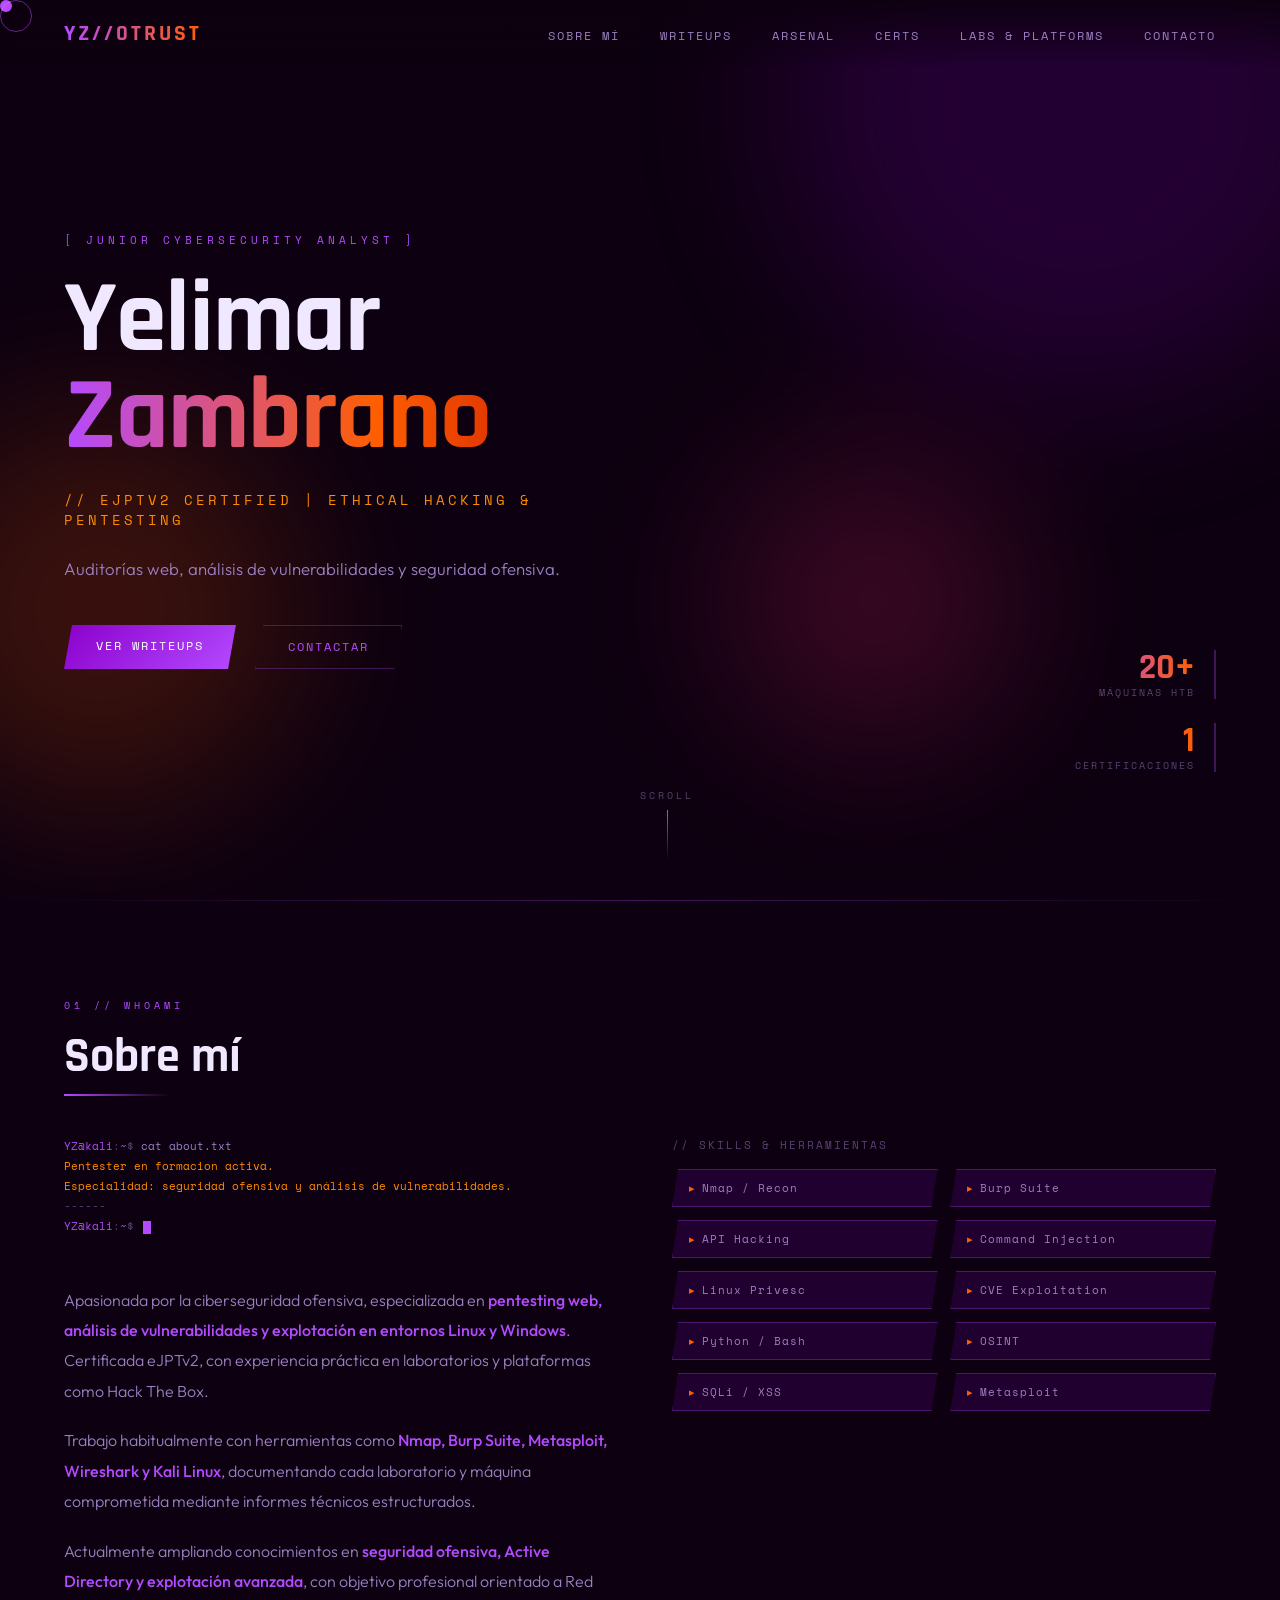
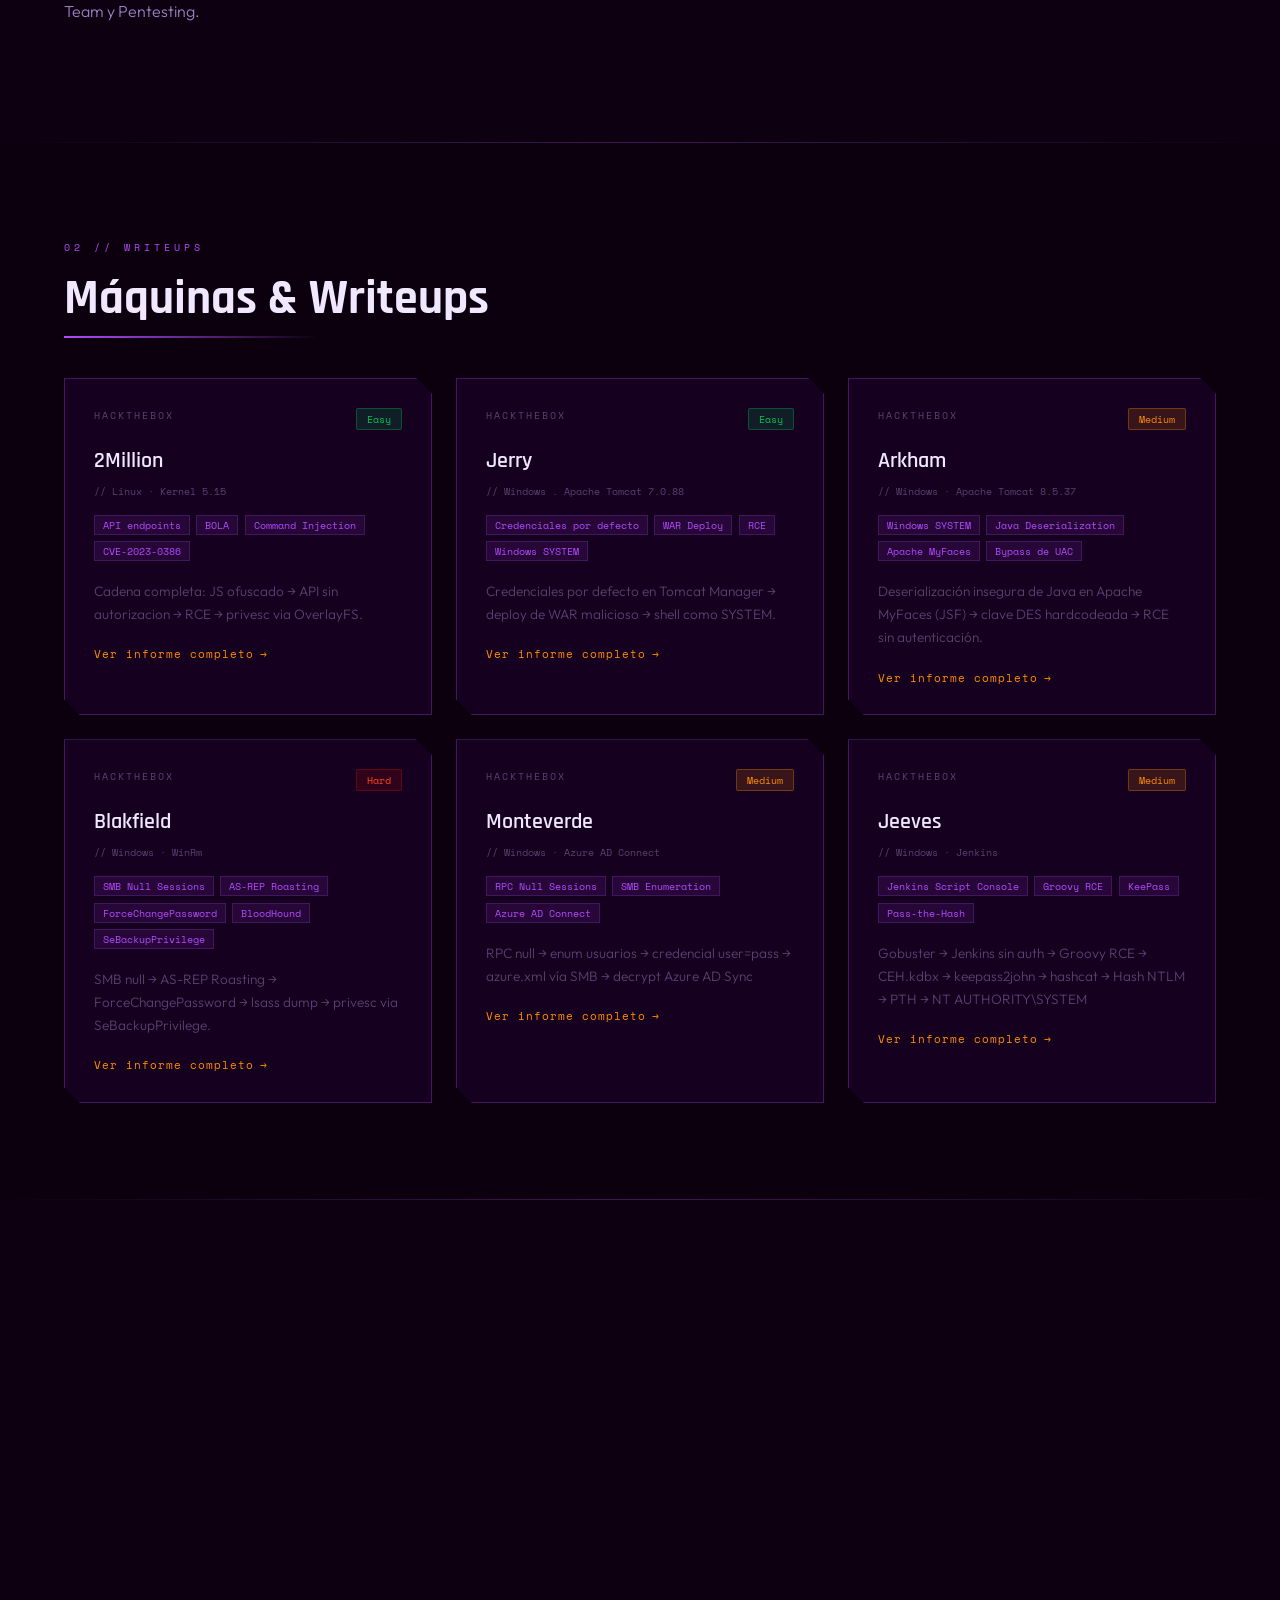
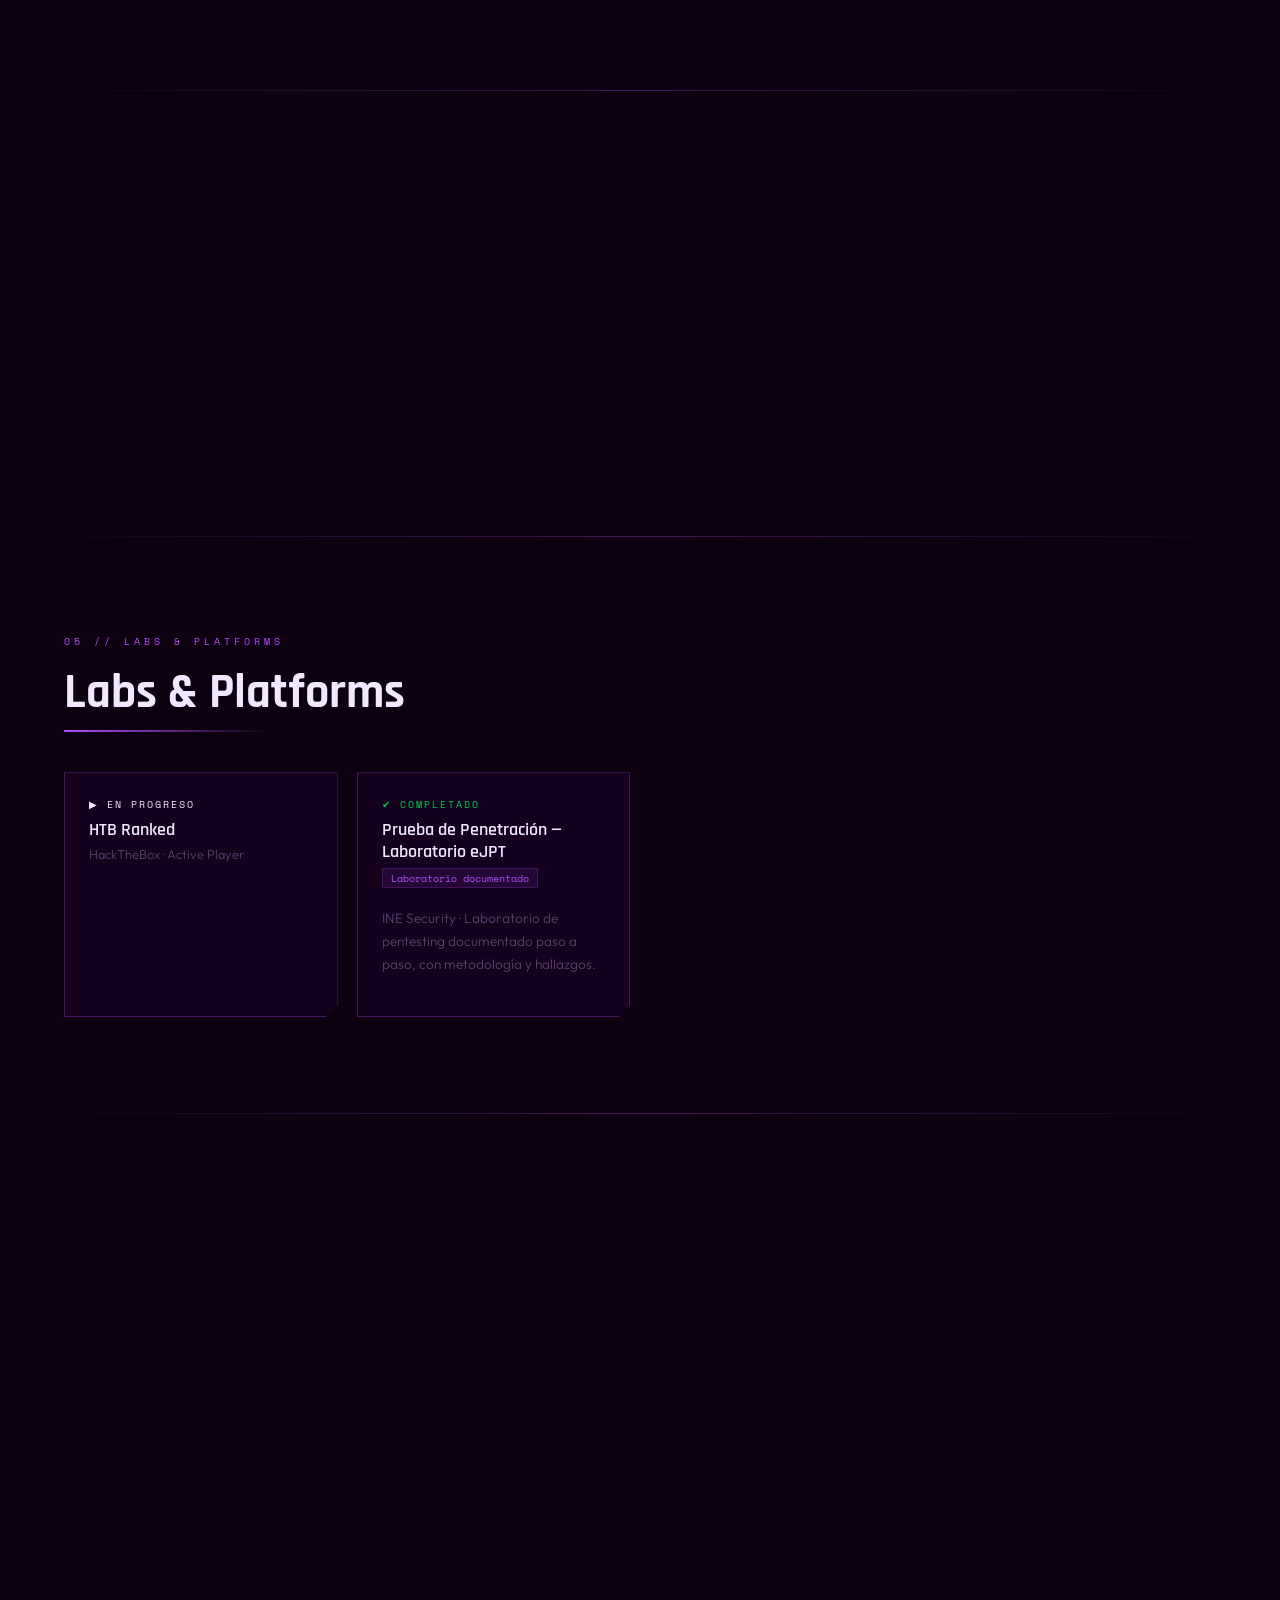
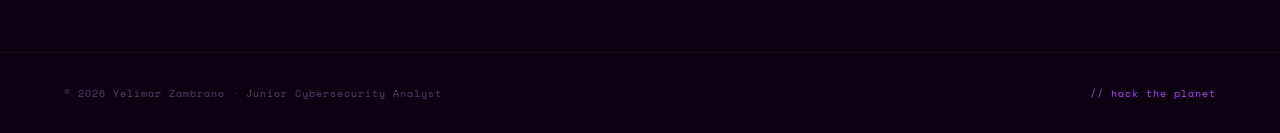
==== commit 2b85a175: "write-up update" ====
--- a/index.html
+++ b/index.html
@@ -74,10 +74,6 @@
     </div>
     <div class="stat-item">
       <div class="stat-num">1</div>
-      <div class="stat-label">Labs documentados</div>
-    </div>
-    <div class="stat-item">
-      <div class="stat-num">1</div>
       <div class="stat-label">Certificaciones</div>
     </div>
   </div>
@@ -269,7 +265,7 @@
 
     <!-- PLACEHOLDER CARDS -->
 
-<div class="writeup-card reveal" style="opacity:0.4;pointer-events:none;">
+<div class="writeup-card reveal" style="display:none;">
 <div class="card-top">
 <span class="card-platform">HackTheBox</span>
 <span class="card-diff diff-easy">Easy</span>
@@ -310,7 +306,7 @@
 
     <!-- PLACEHOLDER CARDS -->
 
-<div class="writeup-card reveal" style="opacity:0.4;pointer-events:none;">
+<div class="writeup-card reveal" style="display:none;">
 <div class="card-top">
 <span class="card-platform">HackTheBox</span>
 <span class="card-diff diff-easy">Easy</span>
@@ -327,7 +323,7 @@
 
     <!-- PLACEHOLDER CARDS -->
 
-<div class="writeup-card reveal" style="opacity:0.4;pointer-events:none;">
+<div class="writeup-card reveal" style="display:none;">
 <div class="card-top">
 <span class="card-platform">HackTheBox</span>
 <span class="card-diff diff-medium">Medium</span>
@@ -344,7 +340,7 @@
 
     <!-- PLACEHOLDER CARDS -->
 
-<div class="writeup-card reveal" style="opacity:0.4;pointer-events:none;">
+<div class="writeup-card reveal" style="display:none;">
 <div class="card-top">
 <span class="card-platform">HackTheBox</span>
 <span class="card-diff diff-easy">Easy</span>
@@ -361,7 +357,7 @@
 
     <!-- PLACEHOLDER CARDS -->
 
-<div class="writeup-card reveal" style="opacity:0.4;pointer-events:none;">
+<div class="writeup-card reveal" style="display:none;">
 <div class="card-top">
 <span class="card-platform">HackTheBox</span>
 <span class="card-diff diff-easy">Easy</span>
@@ -378,7 +374,7 @@
 
     <!-- PLACEHOLDER CARDS -->
 
-<div class="writeup-card reveal" style="opacity:0.4;pointer-events:none;">
+<div class="writeup-card reveal" style="display:none;">
 <div class="card-top">
 <span class="card-platform">HackTheBox</span>
 <span class="card-diff diff-medium">Medium</span>
@@ -395,7 +391,7 @@
 
     <!-- PLACEHOLDER CARDS -->
 
-<div class="writeup-card reveal" style="opacity:0.4;pointer-events:none;">
+<div class="writeup-card reveal" style="display:none;">
 <div class="card-top">
 <span class="card-platform">HackTheBox</span>
 <span class="card-diff diff-easy">Easy</span>
@@ -412,7 +408,7 @@
 
     <!-- PLACEHOLDER CARDS -->
 
-<div class="writeup-card reveal" style="opacity:0.4;pointer-events:none;">
+<div class="writeup-card reveal" style="display:none;">
 <div class="card-top">
 <span class="card-platform">HackTheBox</span>
 <span class="card-diff diff-medium">Medium</span>
@@ -429,7 +425,7 @@
 
     <!-- PLACEHOLDER CARDS -->
 
-<div class="writeup-card reveal" style="opacity:0.4;pointer-events:none;">
+<div class="writeup-card reveal" style="display:none;">
 <div class="card-top">
 <span class="card-platform">HackTheBox</span>
 <span class="card-diff diff-easy">Easy</span>
@@ -446,7 +442,7 @@
 
     <!-- PLACEHOLDER CARDS -->
 
-<div class="writeup-card reveal" style="opacity:0.4;pointer-events:none;">
+<div class="writeup-card reveal" style="display:none;">
 <div class="card-top">
 <span class="card-platform">HackTheBox</span>
 <span class="card-diff diff-easy">Easy</span>
@@ -463,7 +459,7 @@
 
     <!-- PLACEHOLDER CARDS -->
 
-<div class="writeup-card reveal" style="opacity:0.4;pointer-events:none;">
+<div class="writeup-card reveal" style="display:none;">
 <div class="card-top">
 <span class="card-platform">HackTheBox</span>
 <span class="card-diff diff-easy">Easy</span>
@@ -480,7 +476,7 @@
 
     <!-- PLACEHOLDER CARDS -->
 
-<div class="writeup-card reveal" style="opacity:0.4;pointer-events:none;">
+<div class="writeup-card reveal" style="display:none;">
 <div class="card-top">
 <span class="card-platform">HackTheBox</span>
 <span class="card-diff diff-easy">Easy</span>
@@ -497,7 +493,7 @@
 
     <!-- PLACEHOLDER CARDS -->
 
-<div class="writeup-card reveal" style="opacity:0.4;pointer-events:none;">
+<div class="writeup-card reveal" style="display:none;">
 <div class="card-top">
 <span class="card-platform">HackTheBox</span>
 <span class="card-diff diff-easy">Easy</span>
@@ -514,7 +510,7 @@
 
     <!-- PLACEHOLDER CARDS -->
 
-<div class="writeup-card reveal" style="opacity:0.4;pointer-events:none;">
+<div class="writeup-card reveal" style="display:none;">
 <div class="card-top">
 <span class="card-platform">HackTheBox</span>
 <span class="card-diff diff-easy">Easy</span>
@@ -531,7 +527,7 @@
 
     <!-- PLACEHOLDER CARDS -->
 
-<div class="writeup-card reveal" style="opacity:0.4;pointer-events:none;">
+<div class="writeup-card reveal" style="display:none;">
 <div class="card-top">
 <span class="card-platform">HackTheBox</span>
 <span class="card-diff diff-easy">Easy</span>
@@ -548,7 +544,7 @@
 
     <!-- PLACEHOLDER CARDS -->
 
-<div class="writeup-card reveal" style="opacity:0.4;pointer-events:none;">
+<div class="writeup-card reveal" style="display:none;">
 <div class="card-top">
 <span class="card-platform">HackTheBox</span>
 <span class="card-diff diff-easy">Easy</span>
@@ -566,7 +562,7 @@
 
     <!-- PLACEHOLDER CARDS -->
 
-<div class="writeup-card reveal" style="opacity:0.4;pointer-events:none;">
+<div class="writeup-card reveal" style="display:none;">
 <div class="card-top">
 <span class="card-platform">HackTheBox</span>
 <span class="card-diff diff-easy">Easy</span>
@@ -583,7 +579,7 @@
 
     <!-- PLACEHOLDER CARDS -->
 
-<div class="writeup-card reveal" style="opacity:0.4;pointer-events:none;">
+<div class="writeup-card reveal" style="display:none;">
 <div class="card-top">
 <span class="card-platform">HackTheBox</span>
 <span class="card-diff diff-easy">Easy</span>
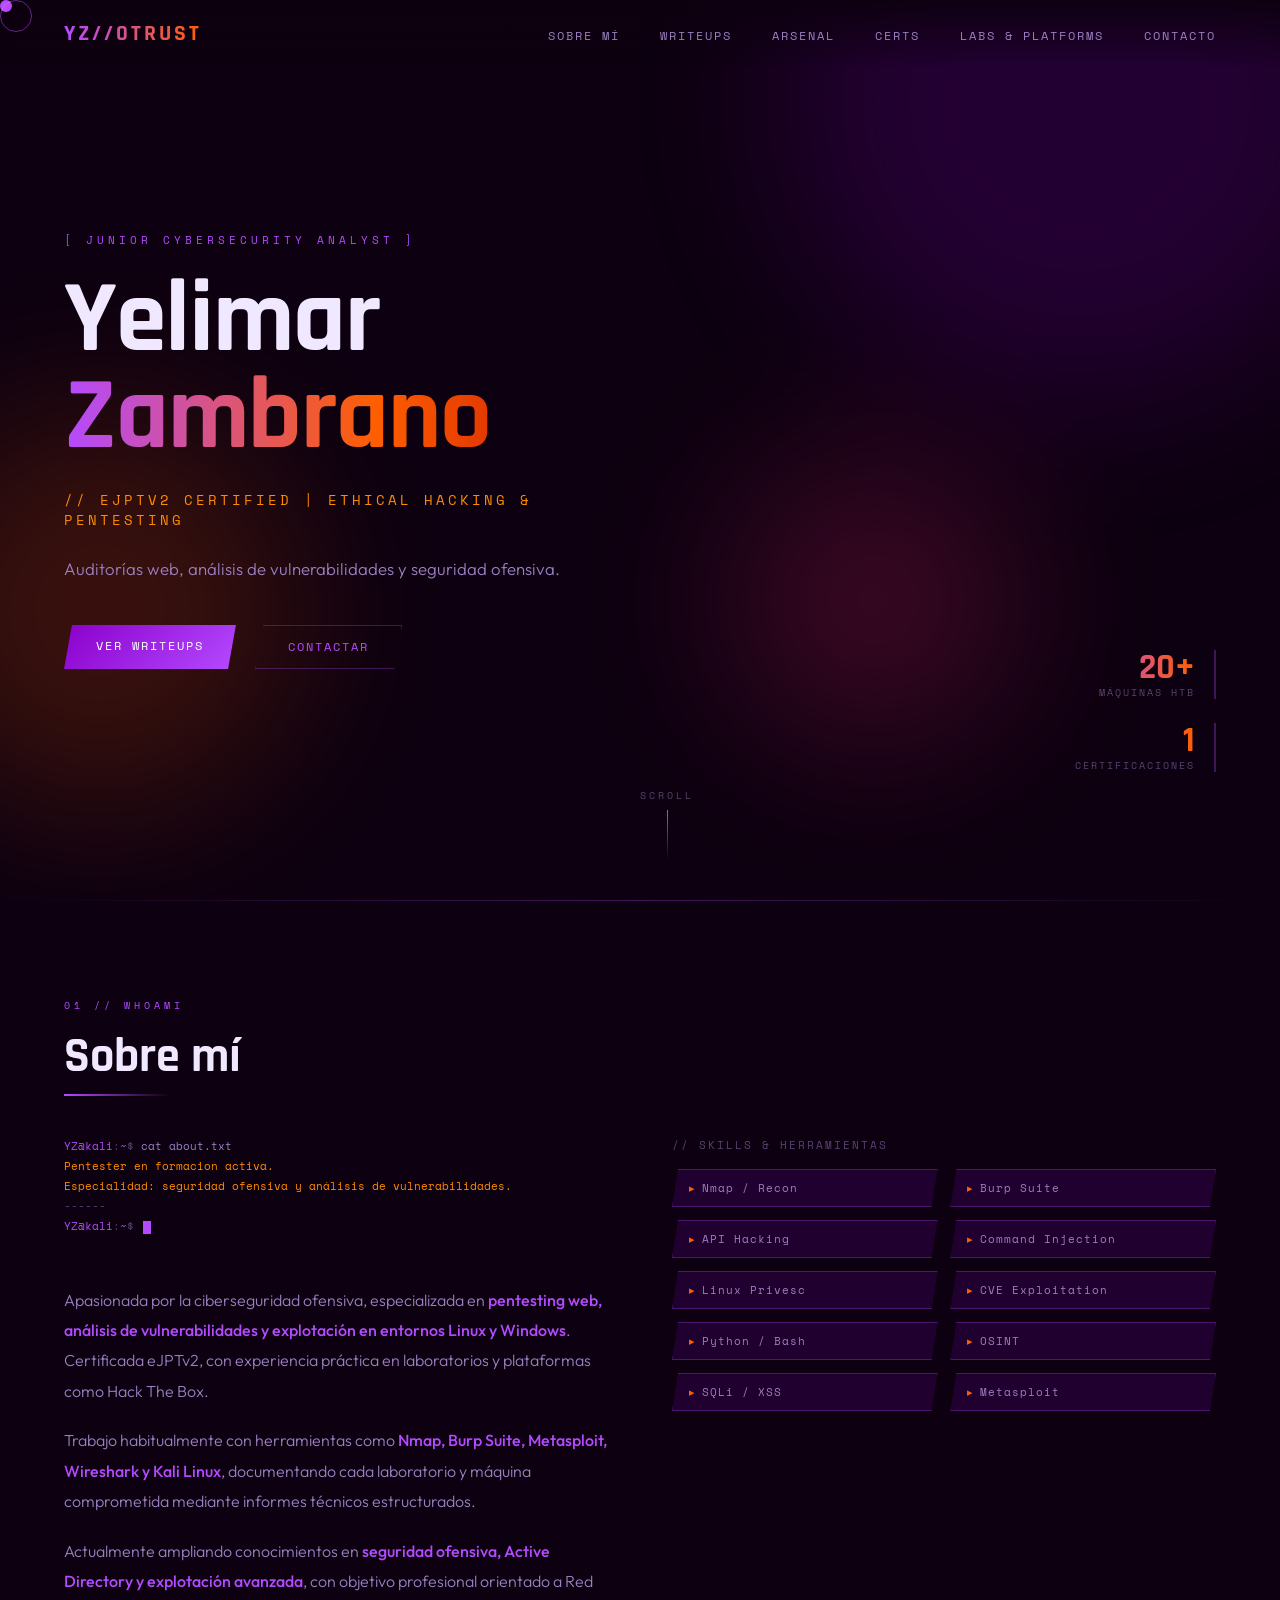
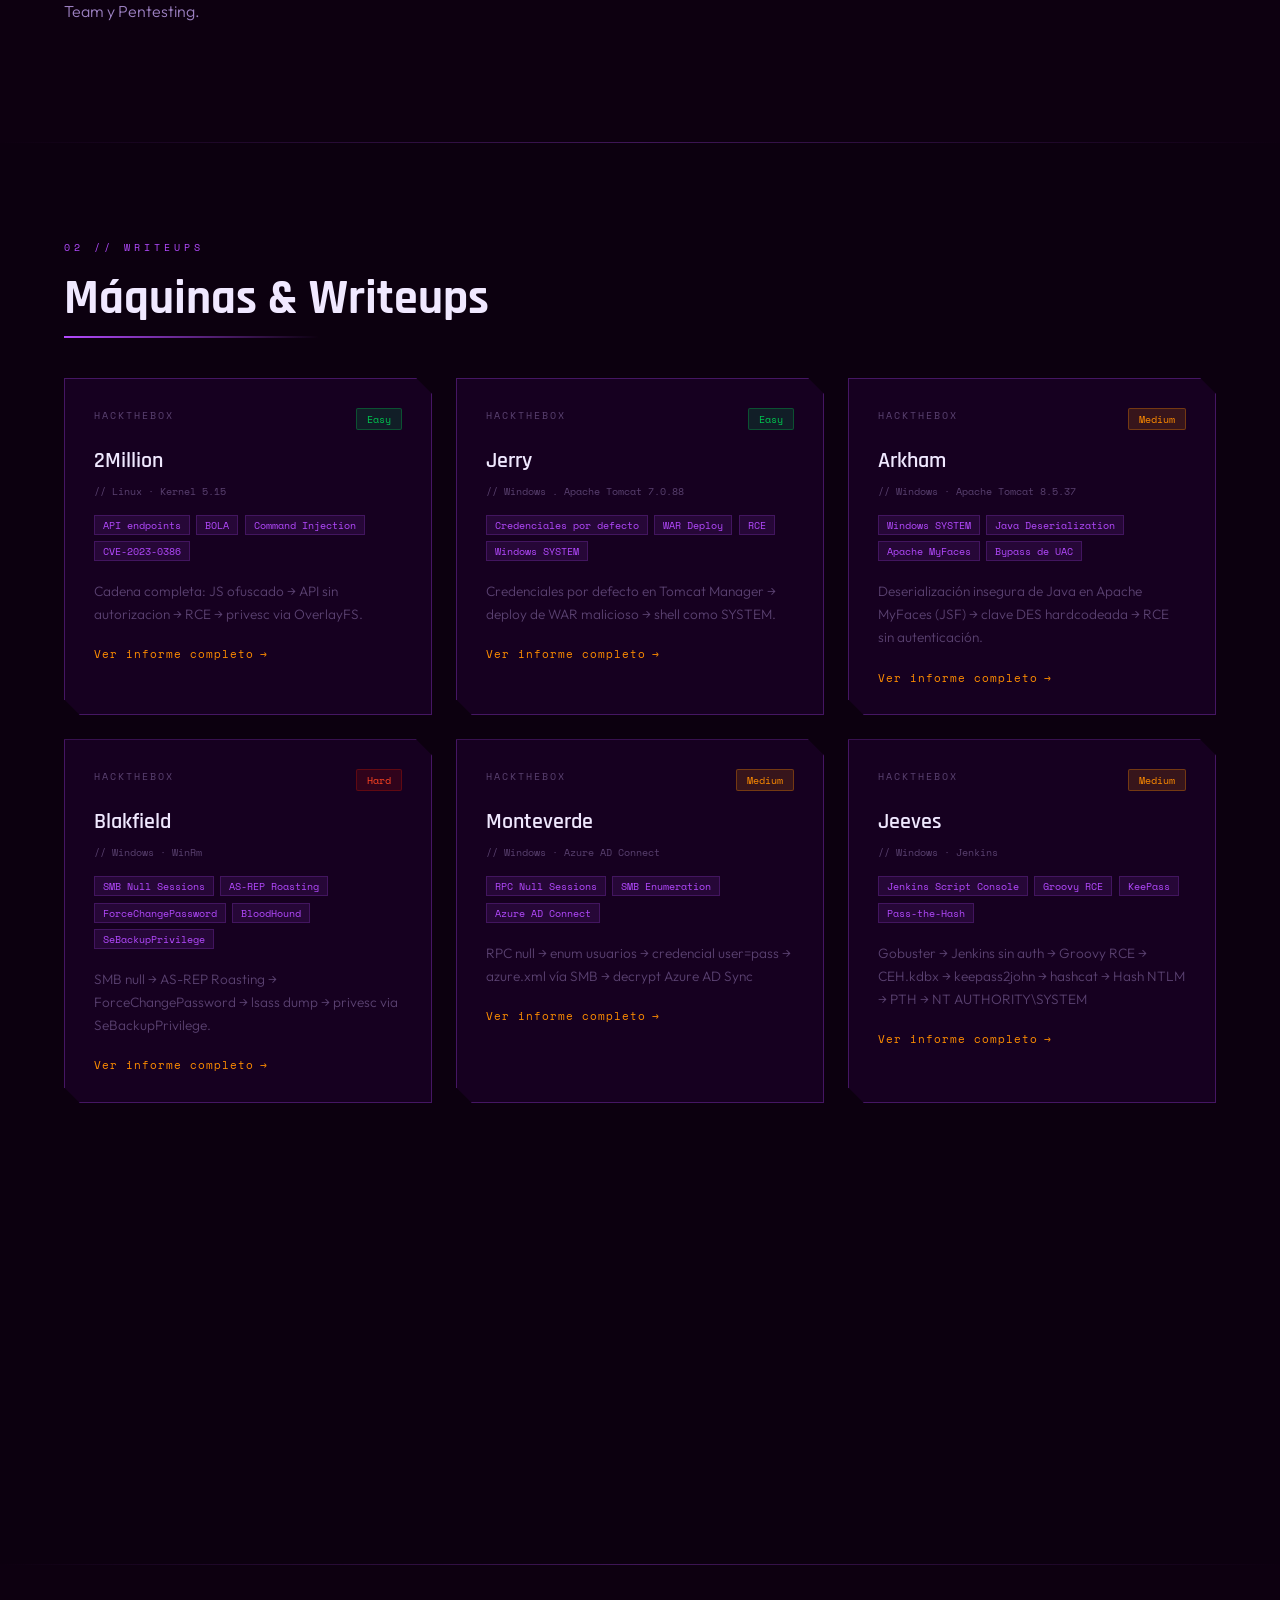
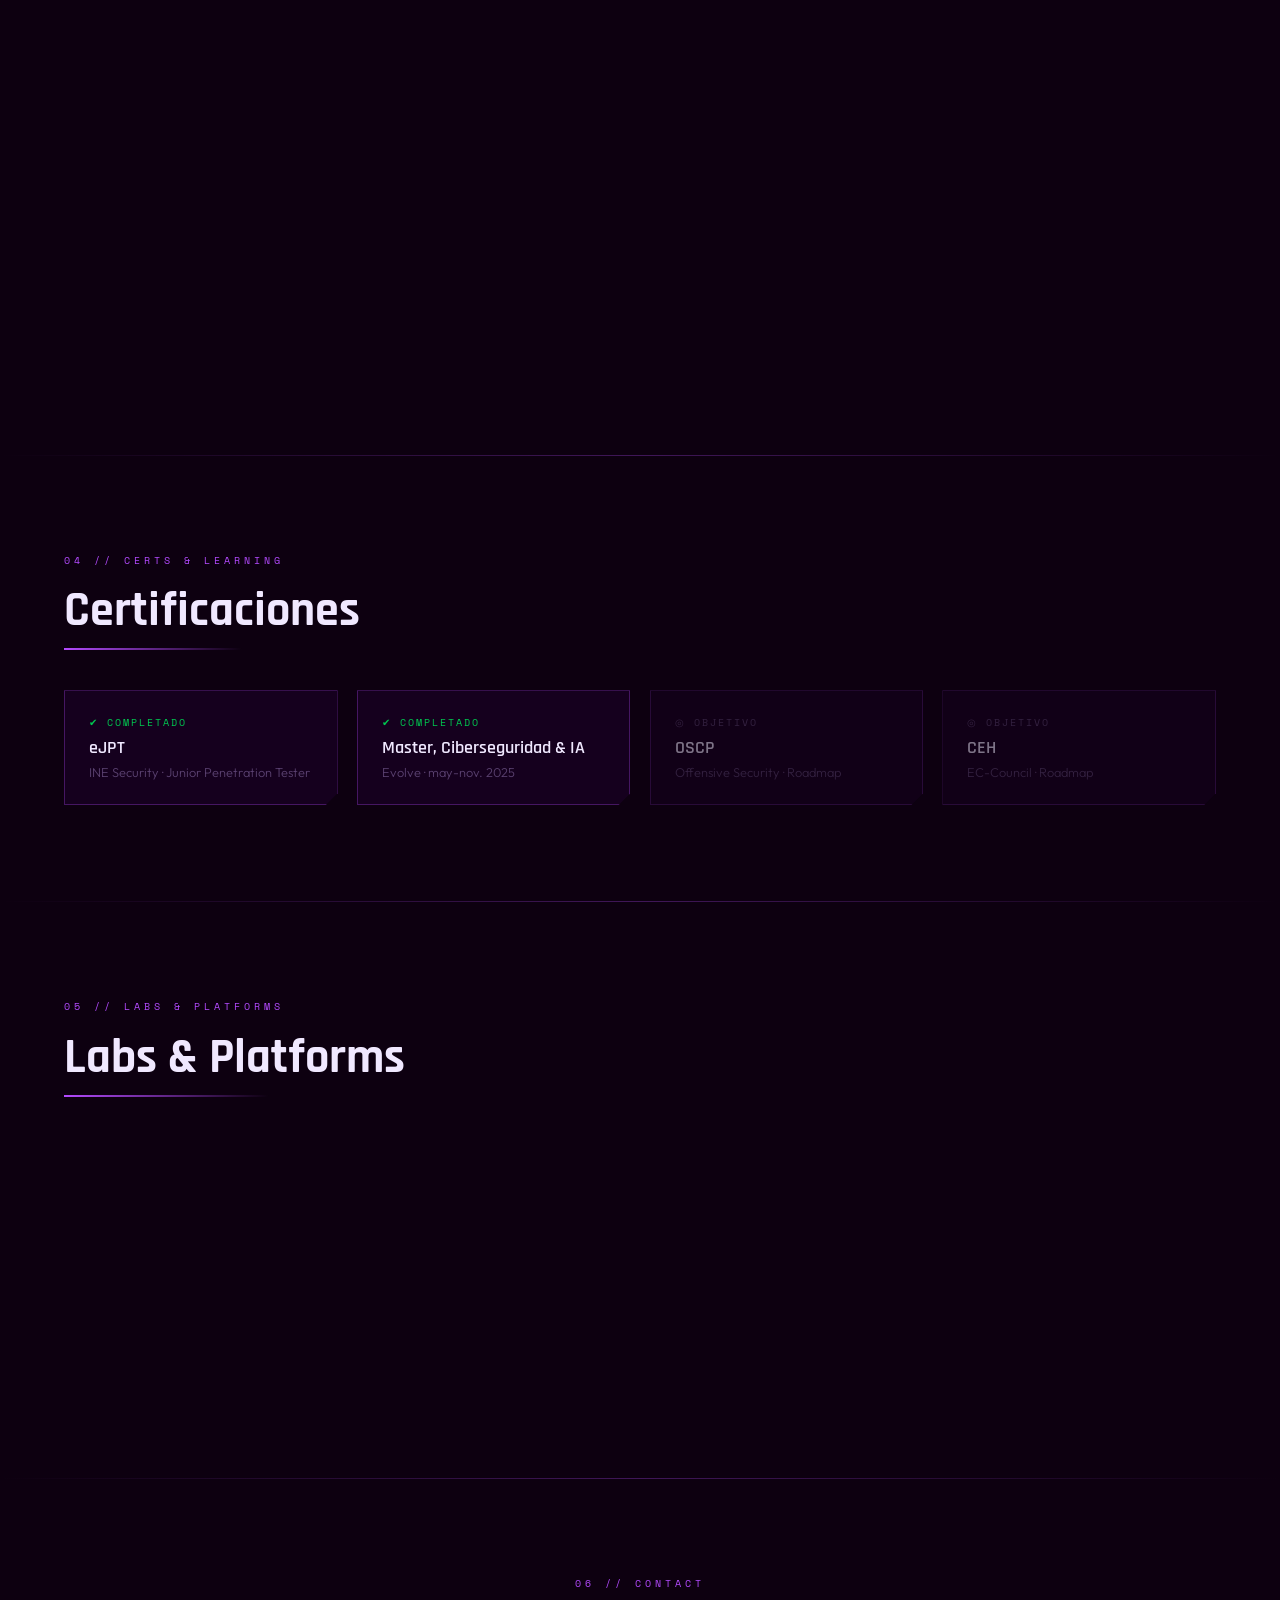
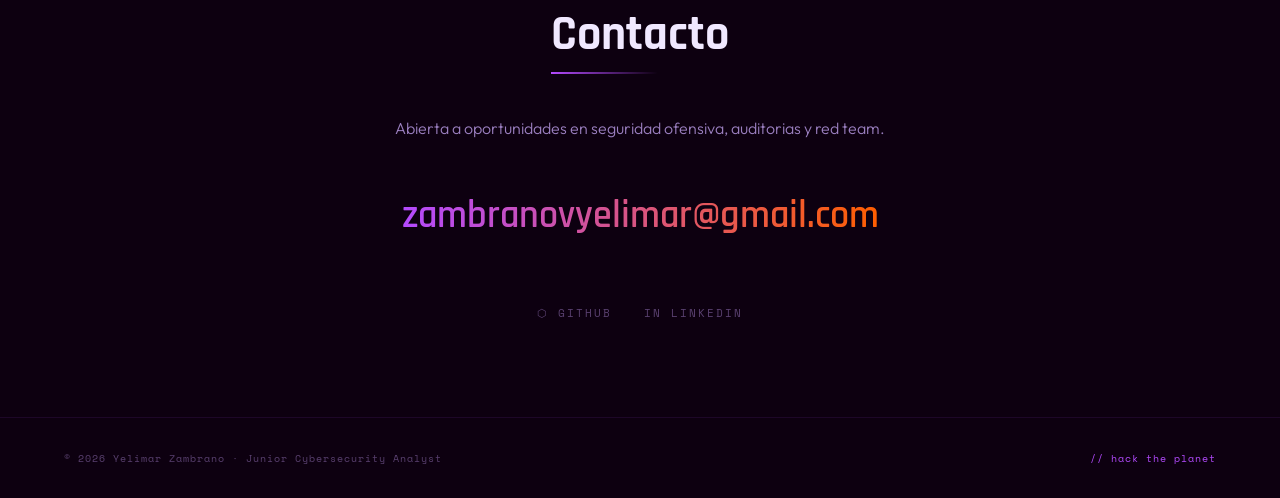
==== commit 591c9526: "write-up update" ====
--- a/index.html
+++ b/index.html
@@ -323,19 +323,27 @@
 
     <!-- PLACEHOLDER CARDS -->
 
-<div class="writeup-card reveal" style="display:none;">
+<div class="writeup-card reveal">
 <div class="card-top">
 <span class="card-platform">HackTheBox</span>
 <span class="card-diff diff-medium">Medium</span>
 </div>
 <h3 class="card-title">Bastard</h3>
-<p class="card-os">// Windows · </p>
-<div class="card-tags">
-<span class="tag">Coming soon</span>
-</div>
-<p style="font-size:0.85rem;color:var(--text-muted);margin-bottom:1rem;line-height:1.7;">
-Writeup en preparacion.
-</p>
+<p class="card-os">// Windows · Drupal 7.x </p>
+<div class="card-tags">
+<span class="tag">Service Module RCE</span>
+<span class="tag">WebShell PHP</span>
+<span class="tag">SearchSploit</span>
+<span class="tag">SeImpersonatePrivilege</span>
+<span class="tag">JuicyPotato</span>
+</div>
+<p style="font-size:0.85rem;color:var(--text-muted);margin-bottom:1rem;line-height:1.7;">
+Drupal 7.x → exploit 41564.php → Service Module RCE → JuicyPotato → NT AUTHORITY\SYSTEM
+</p>
+ <a href="Writeups/informe_pentesting_bastard.pdf"    
+         target="_blank"
+         class="card-link">Ver informe completo
+  </a>
 </div>
 
     <!-- PLACEHOLDER CARDS -->
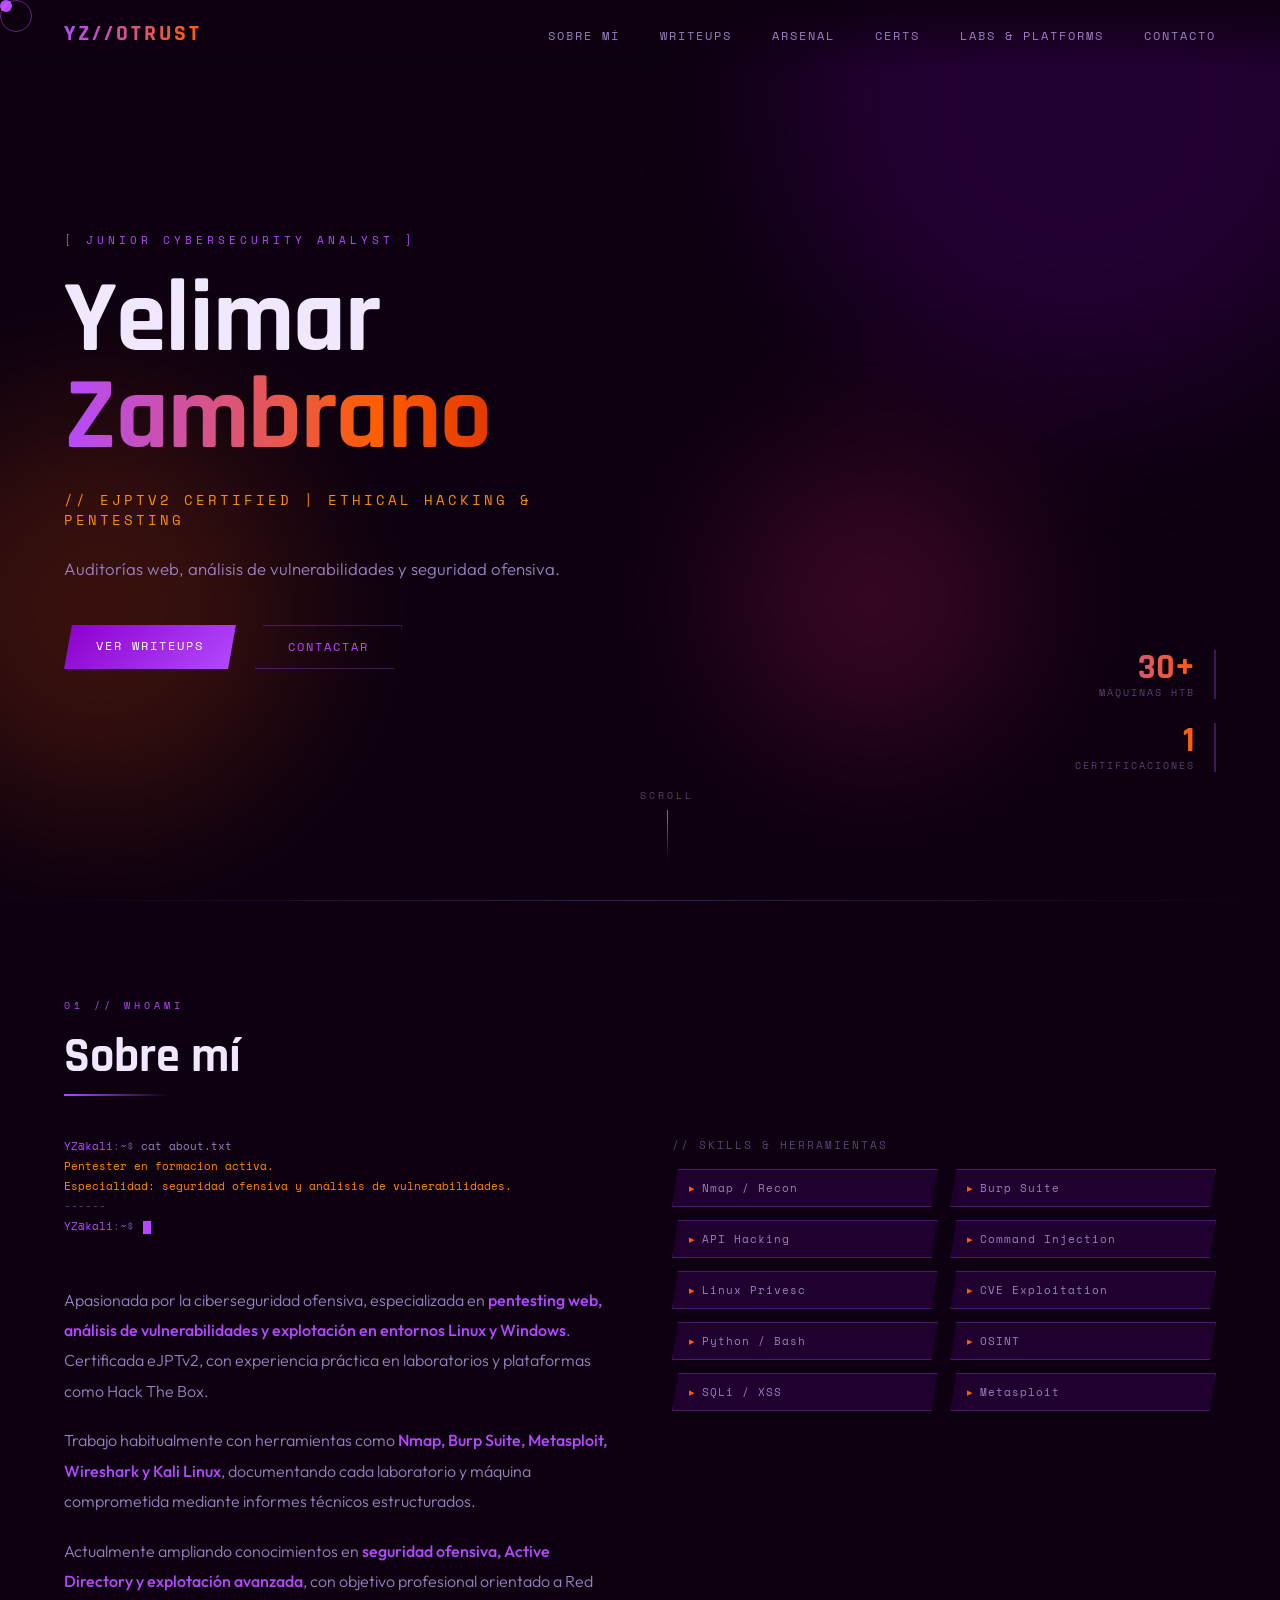
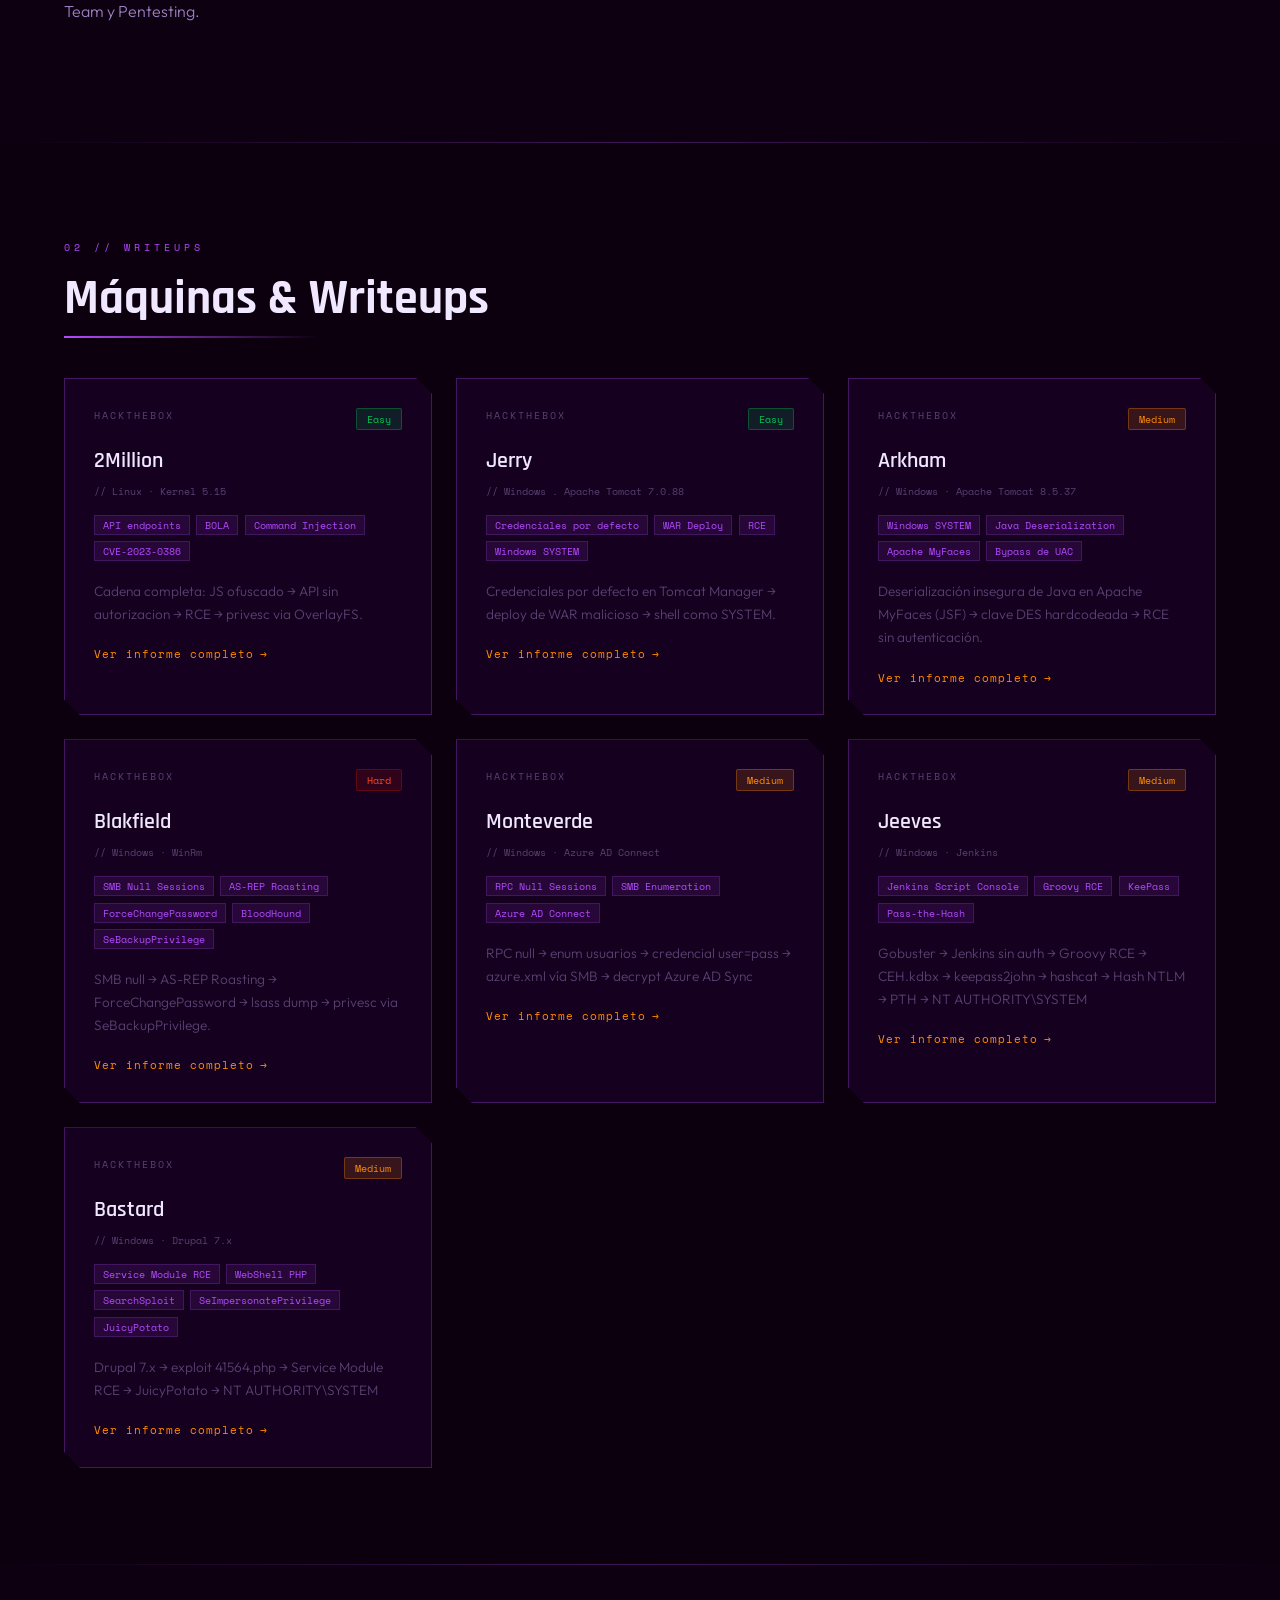
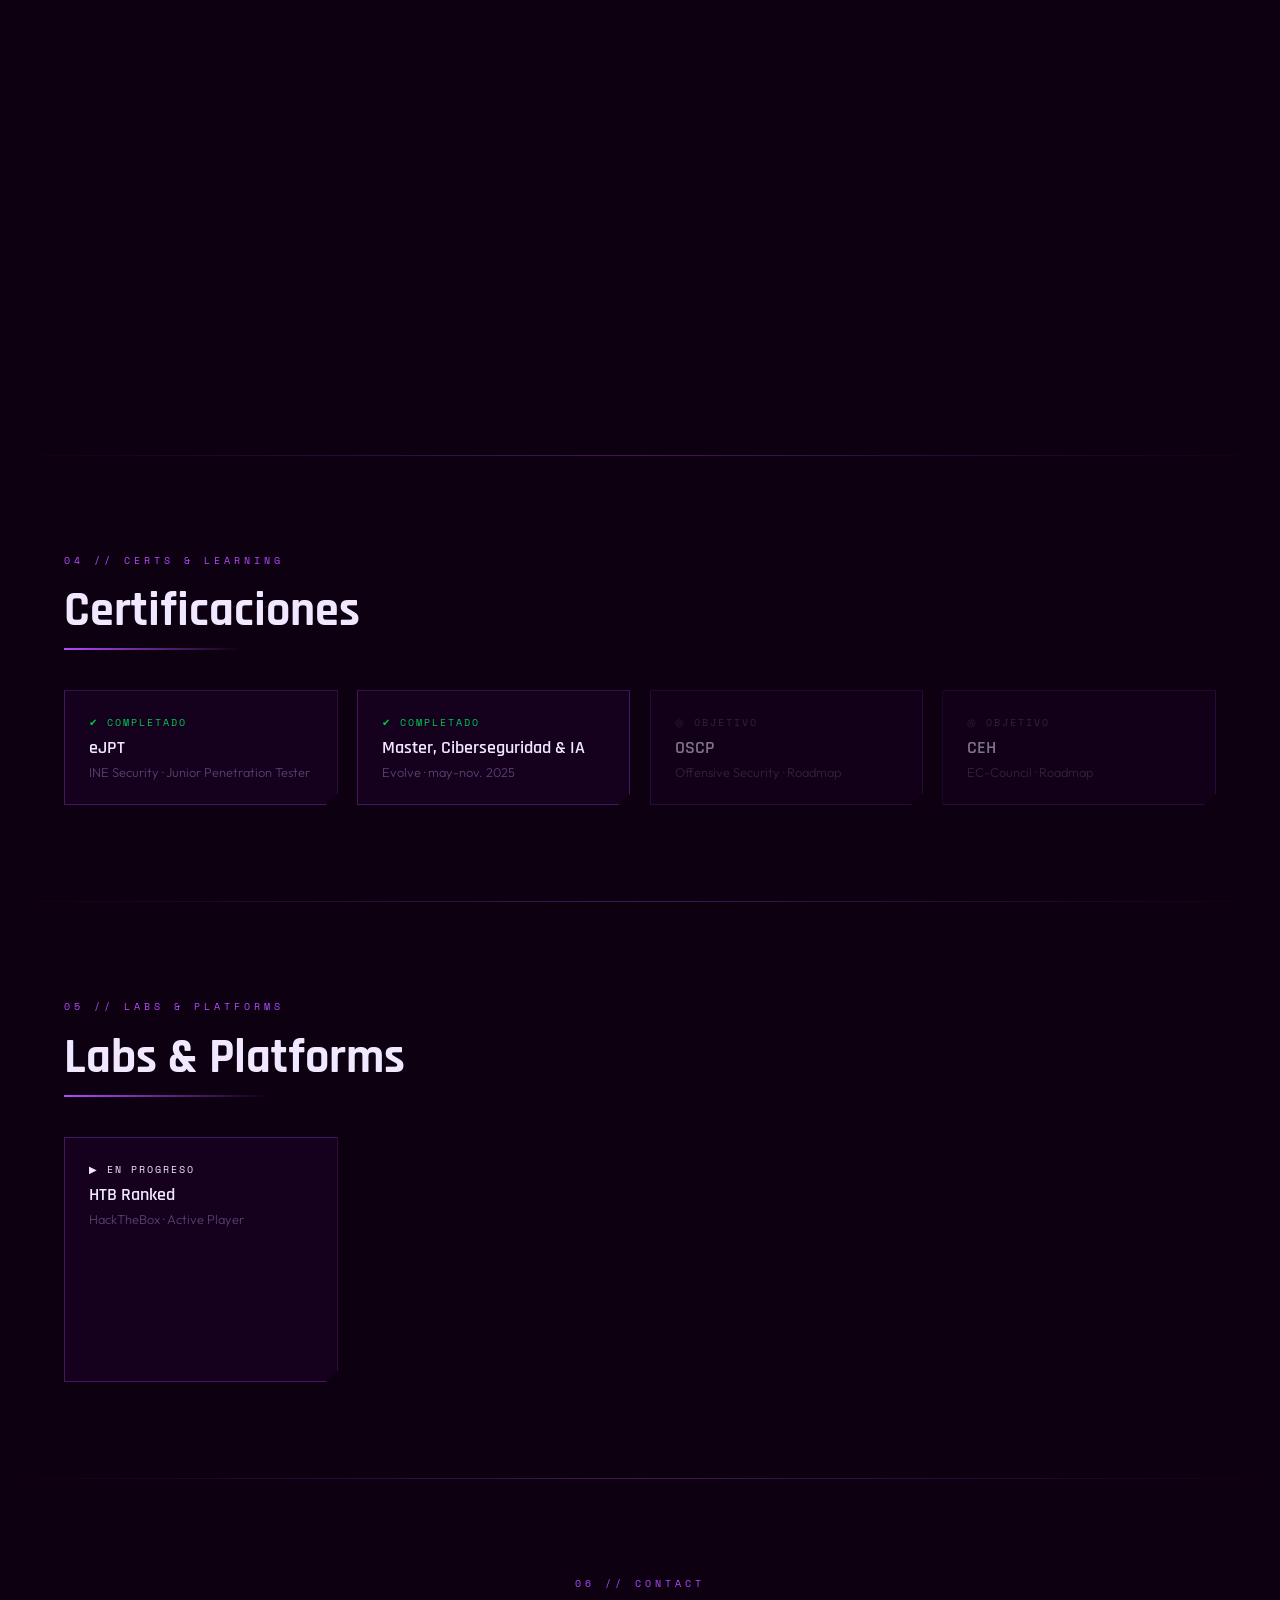
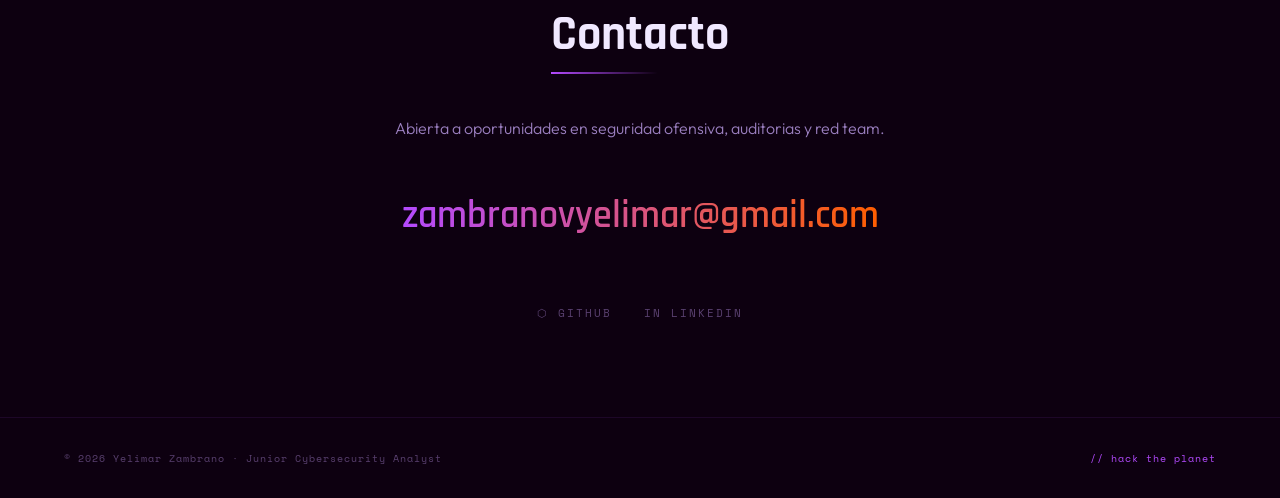
==== commit fd335ca4: "update" ====
--- a/index.html
+++ b/index.html
@@ -69,7 +69,7 @@
 
   <div class="hero-stats">
     <div class="stat-item">
-      <div class="stat-num">20+</div>
+      <div class="stat-num">30+</div>
       <div class="stat-label">Máquinas HTB</div>
     </div>
     <div class="stat-item">
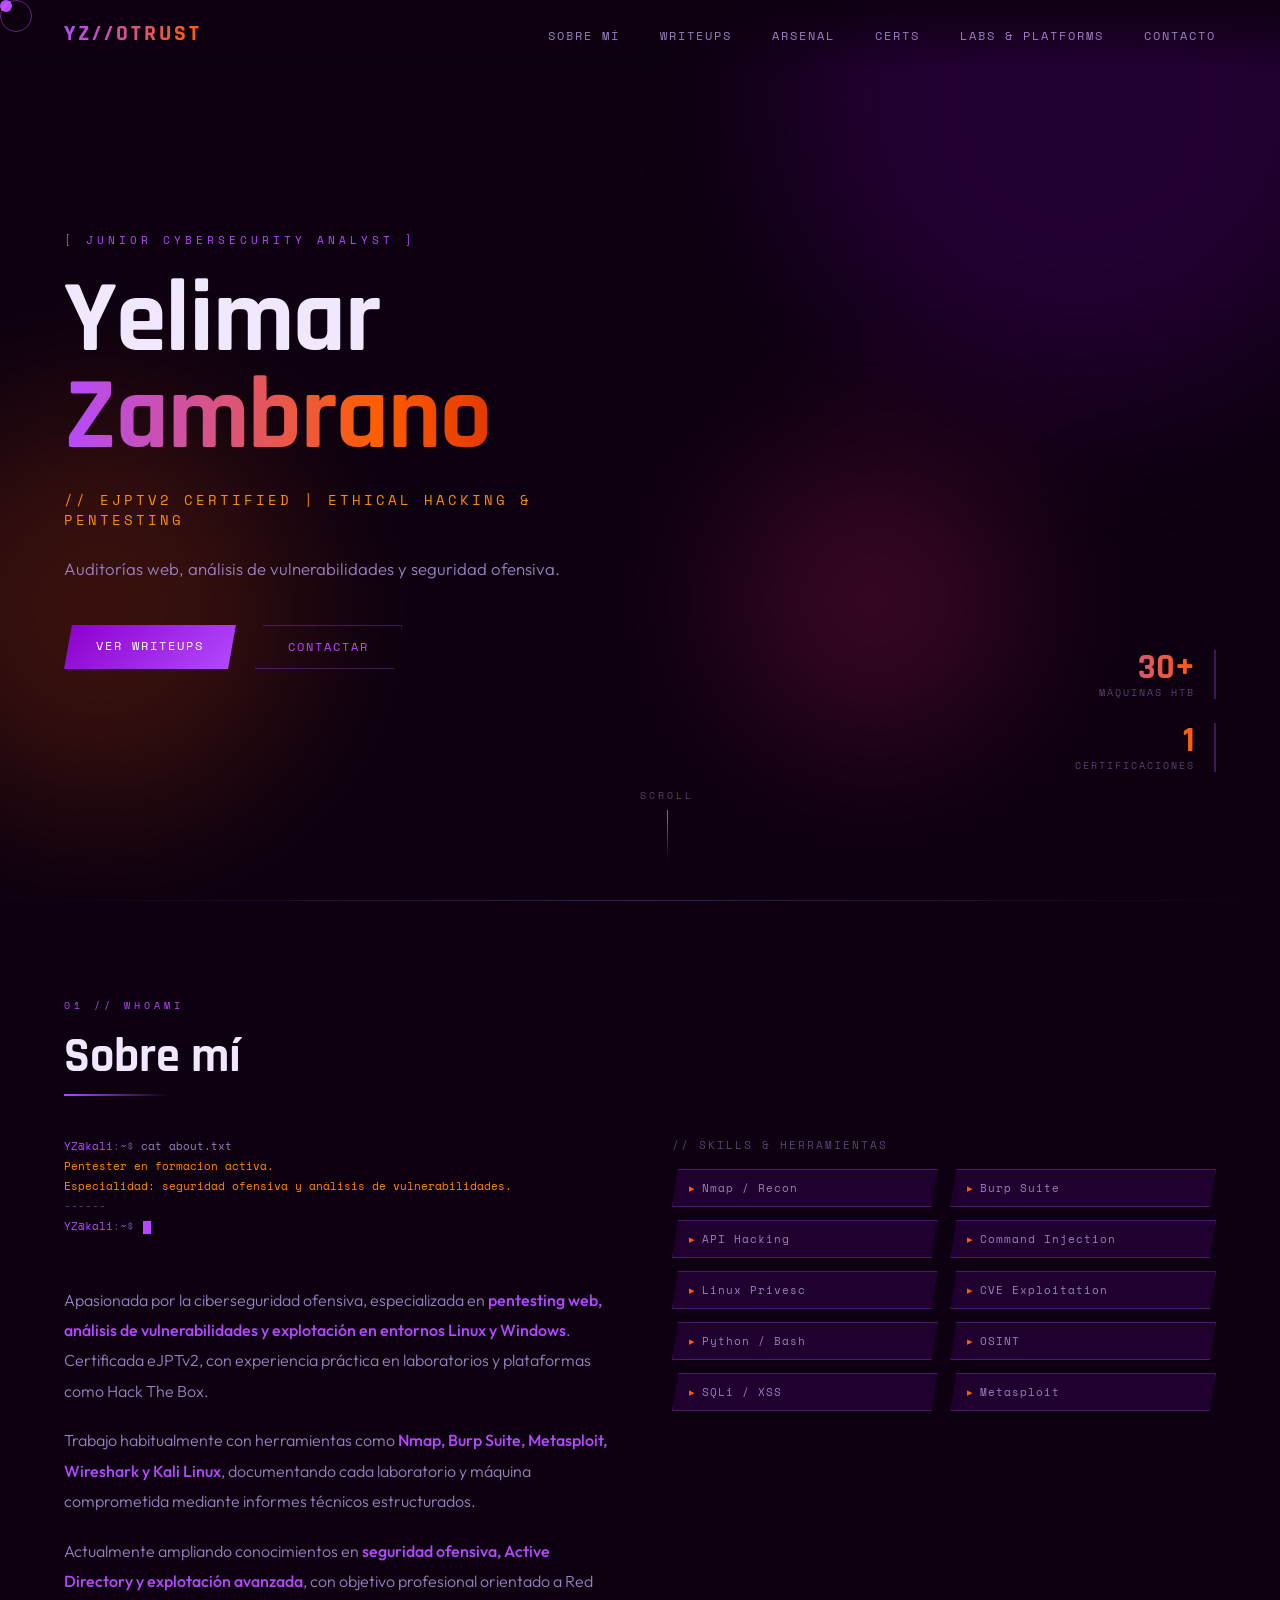
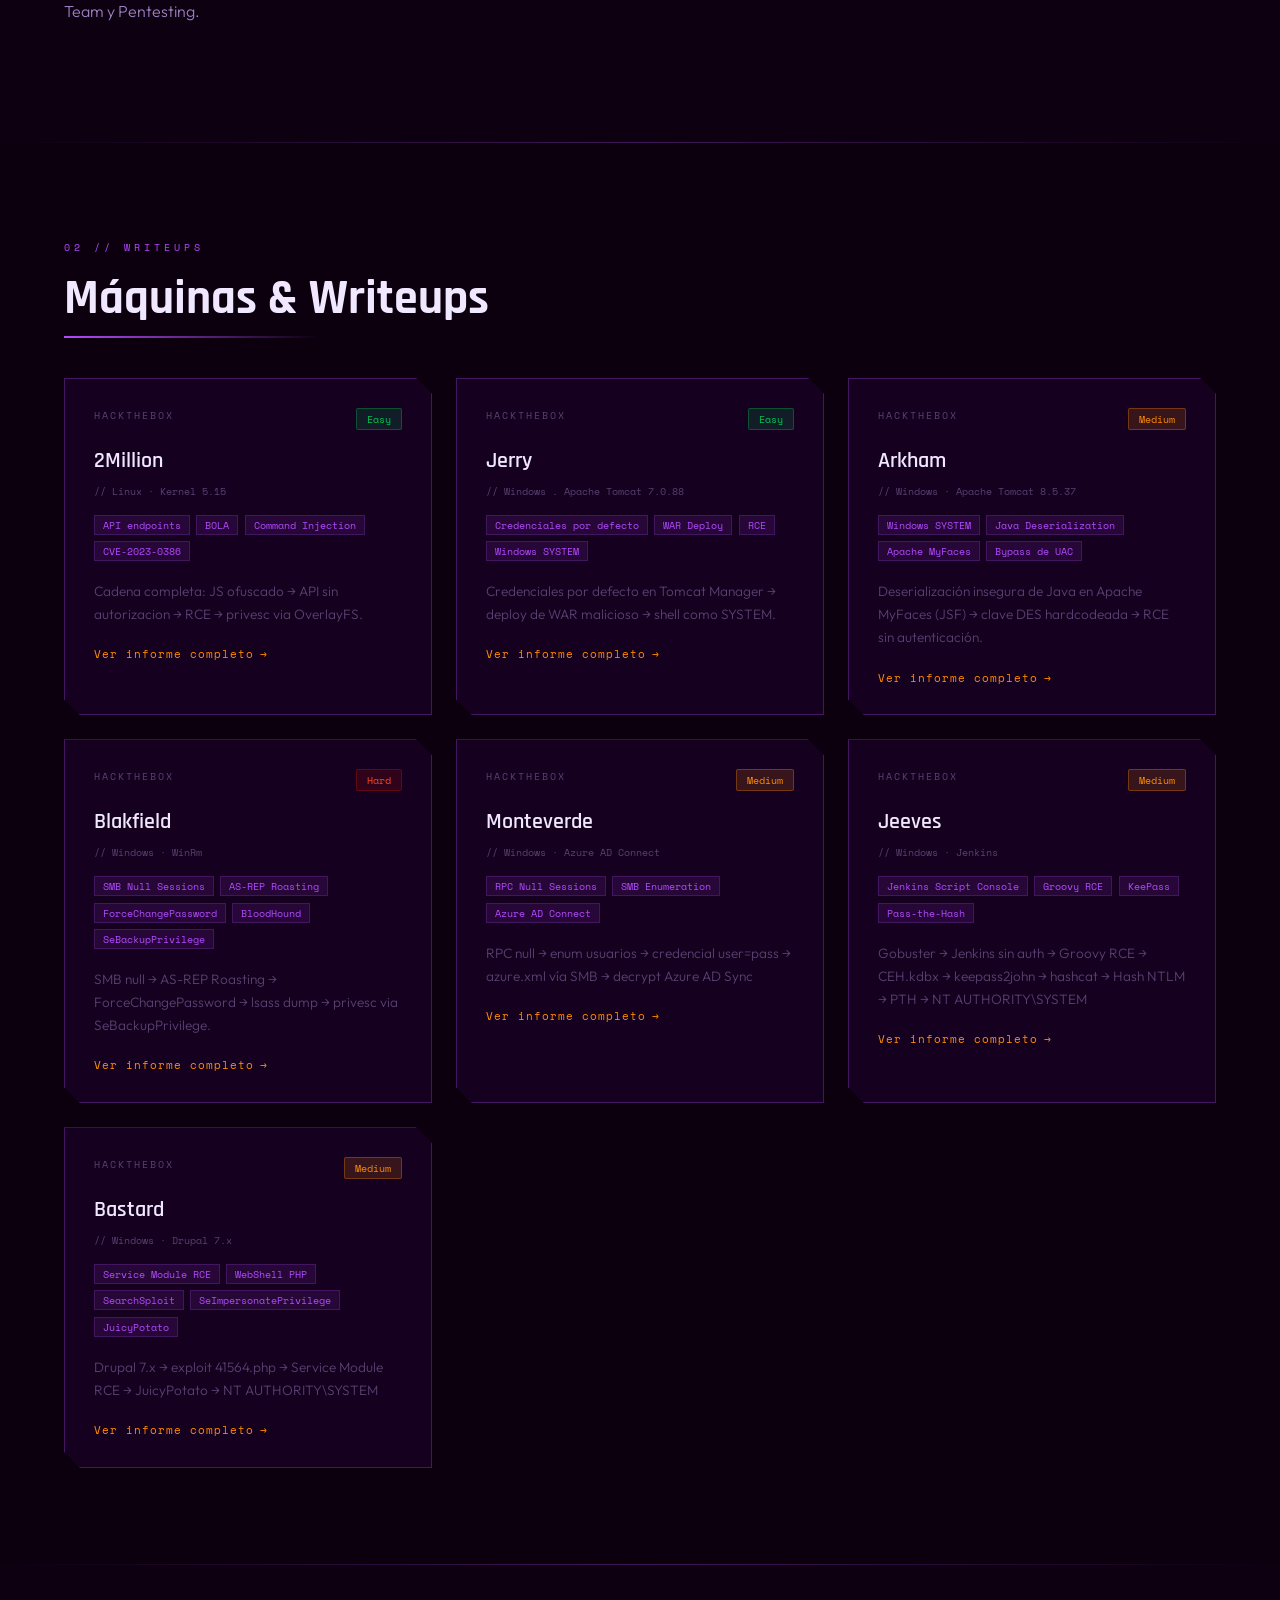
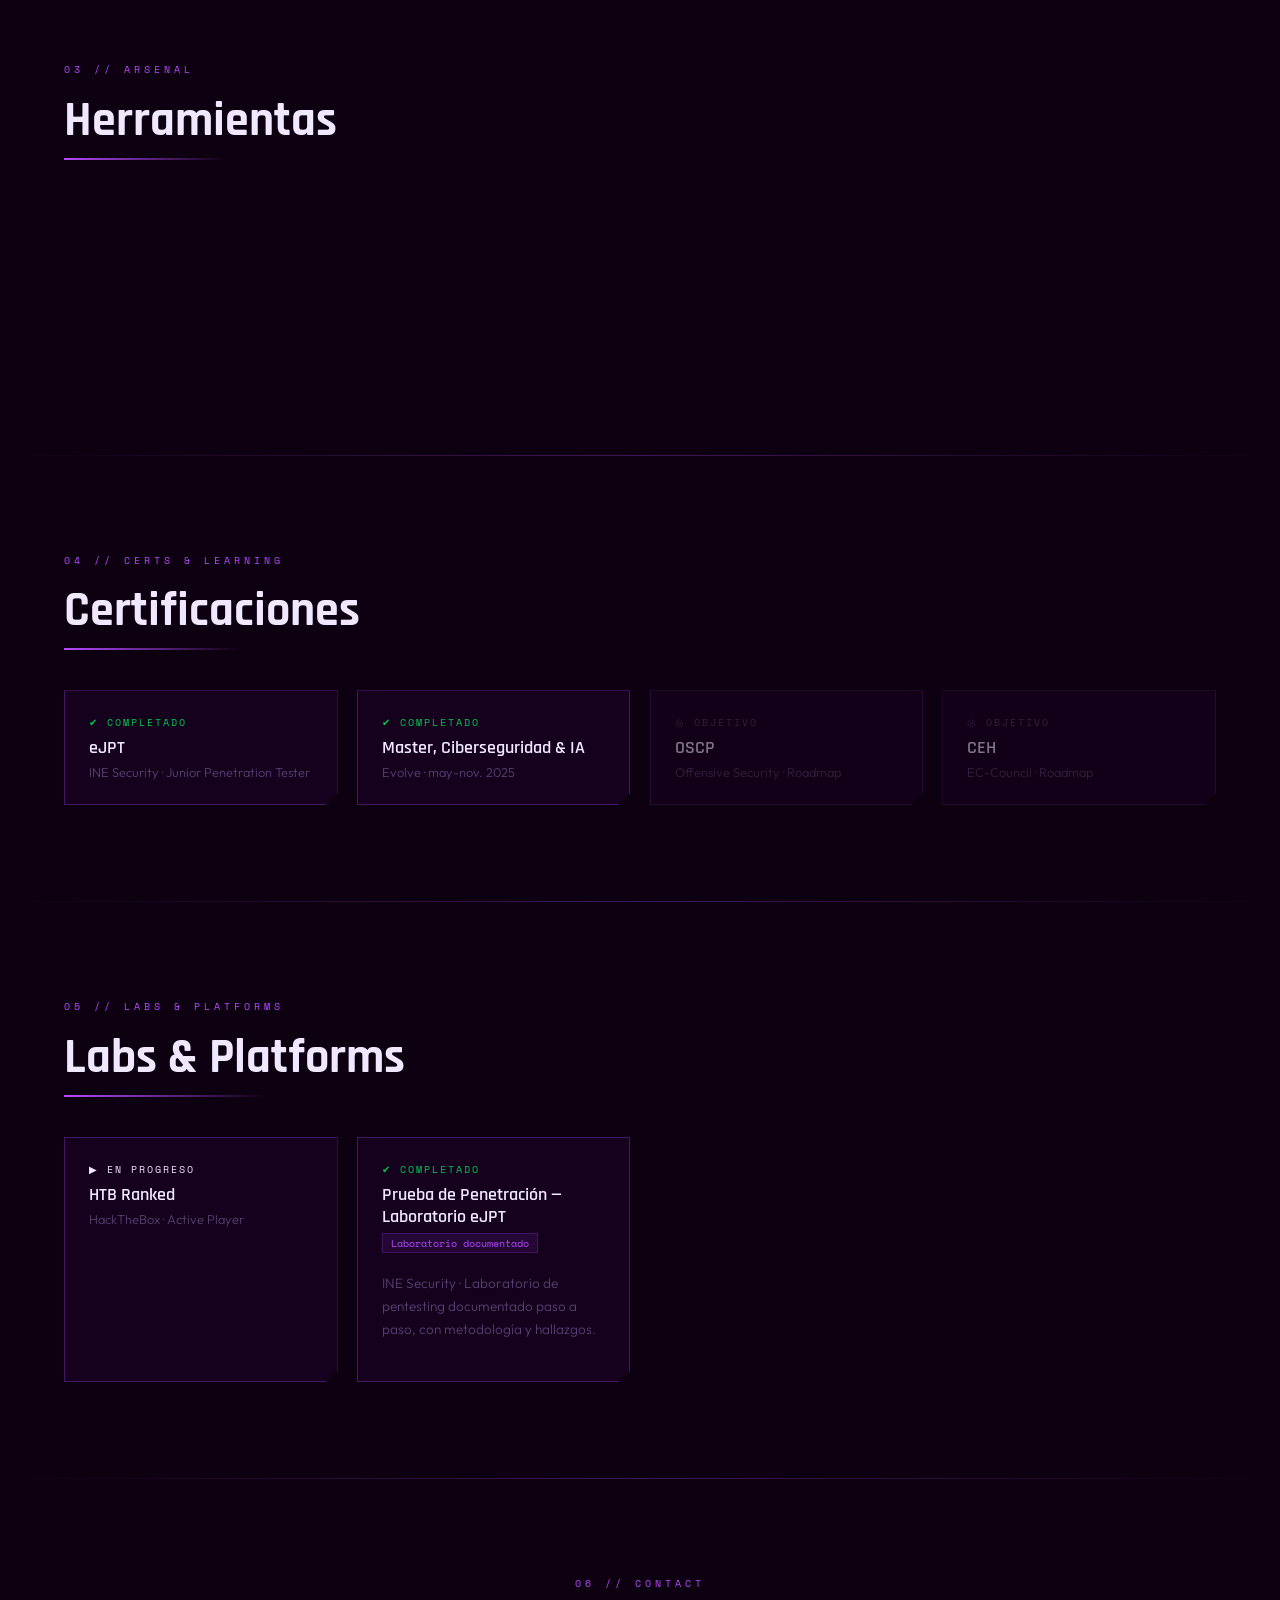
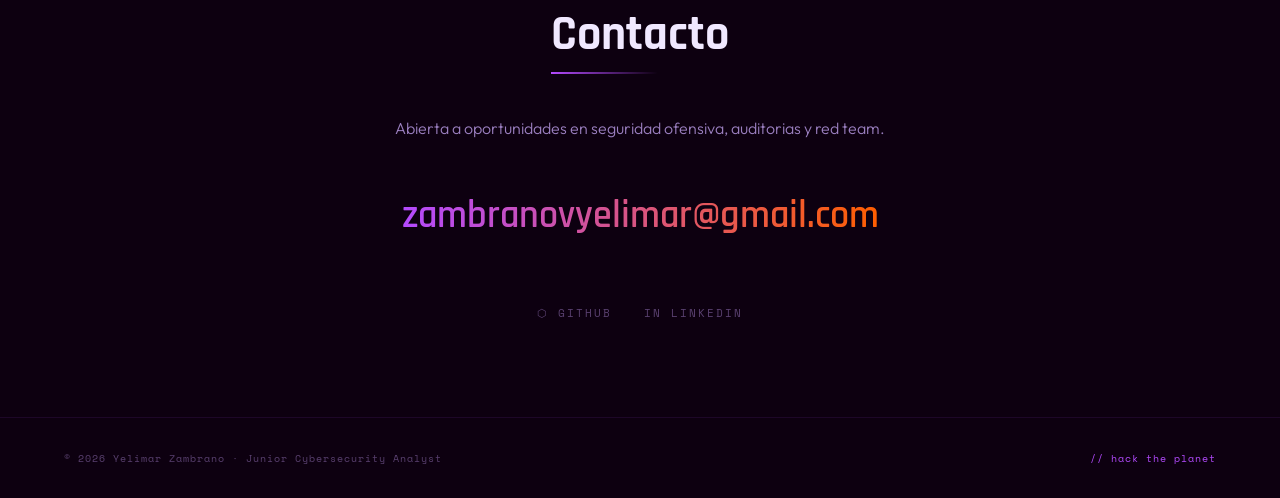
==== commit 313c27b7: "writeup page" ====
--- a/index.html
+++ b/index.html
@@ -44,7 +44,7 @@
     <li><a href="#writeups">Writeups</a></li>
     <li><a href="#tools">Arsenal</a></li>
     <li><a href="#certs">Certs</a></li>
-    <li><a href="#labs">Labs & Platforms</a></li>
+    <li><a href="#Labs">Labs & Platforms</a></li>
     <li><a href="#contact">Contacto</a></li>
   </ul>
 </nav>
--- a/css/style.css
+++ b/css/style.css
@@ -397,6 +397,7 @@
   .card-diff {
     font-family: 'Space Mono', monospace;
     font-size: 0.65rem;
+  
     padding: 2px 10px;
     border-radius: 2px;
   }
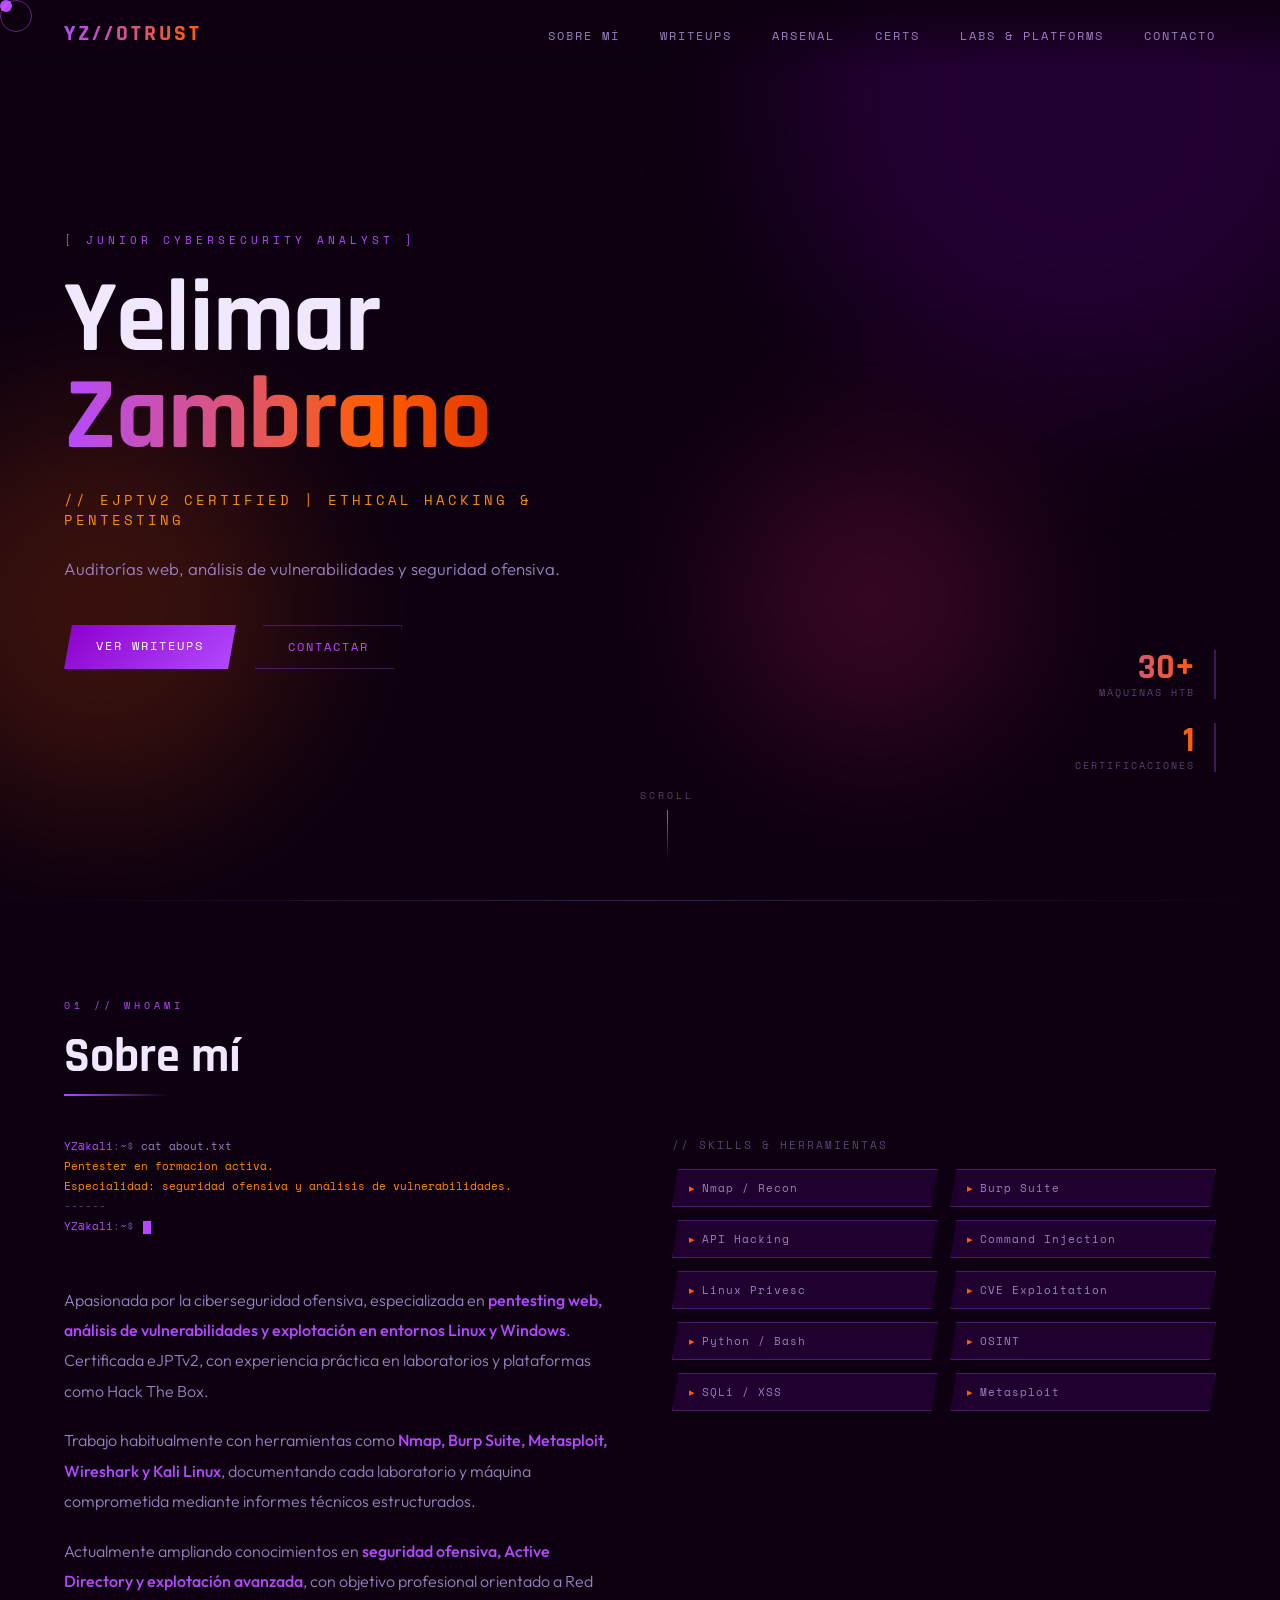
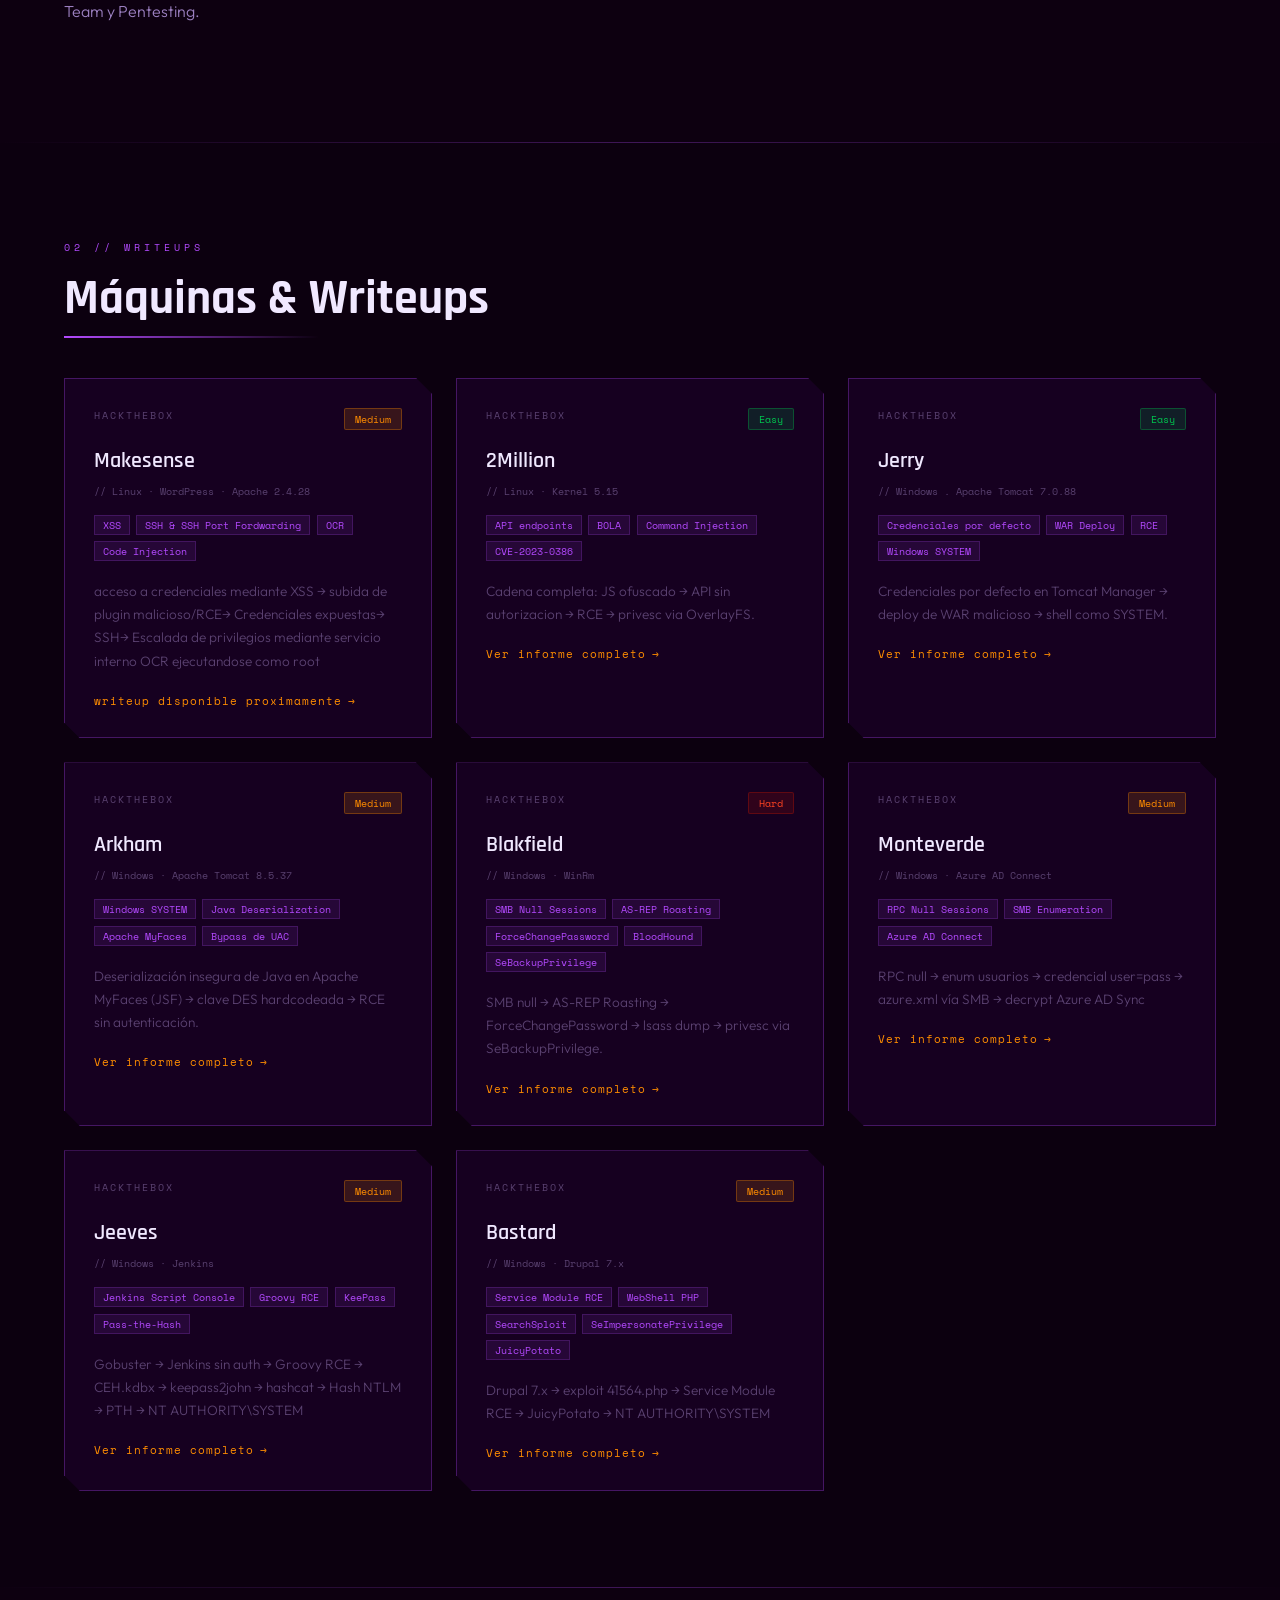
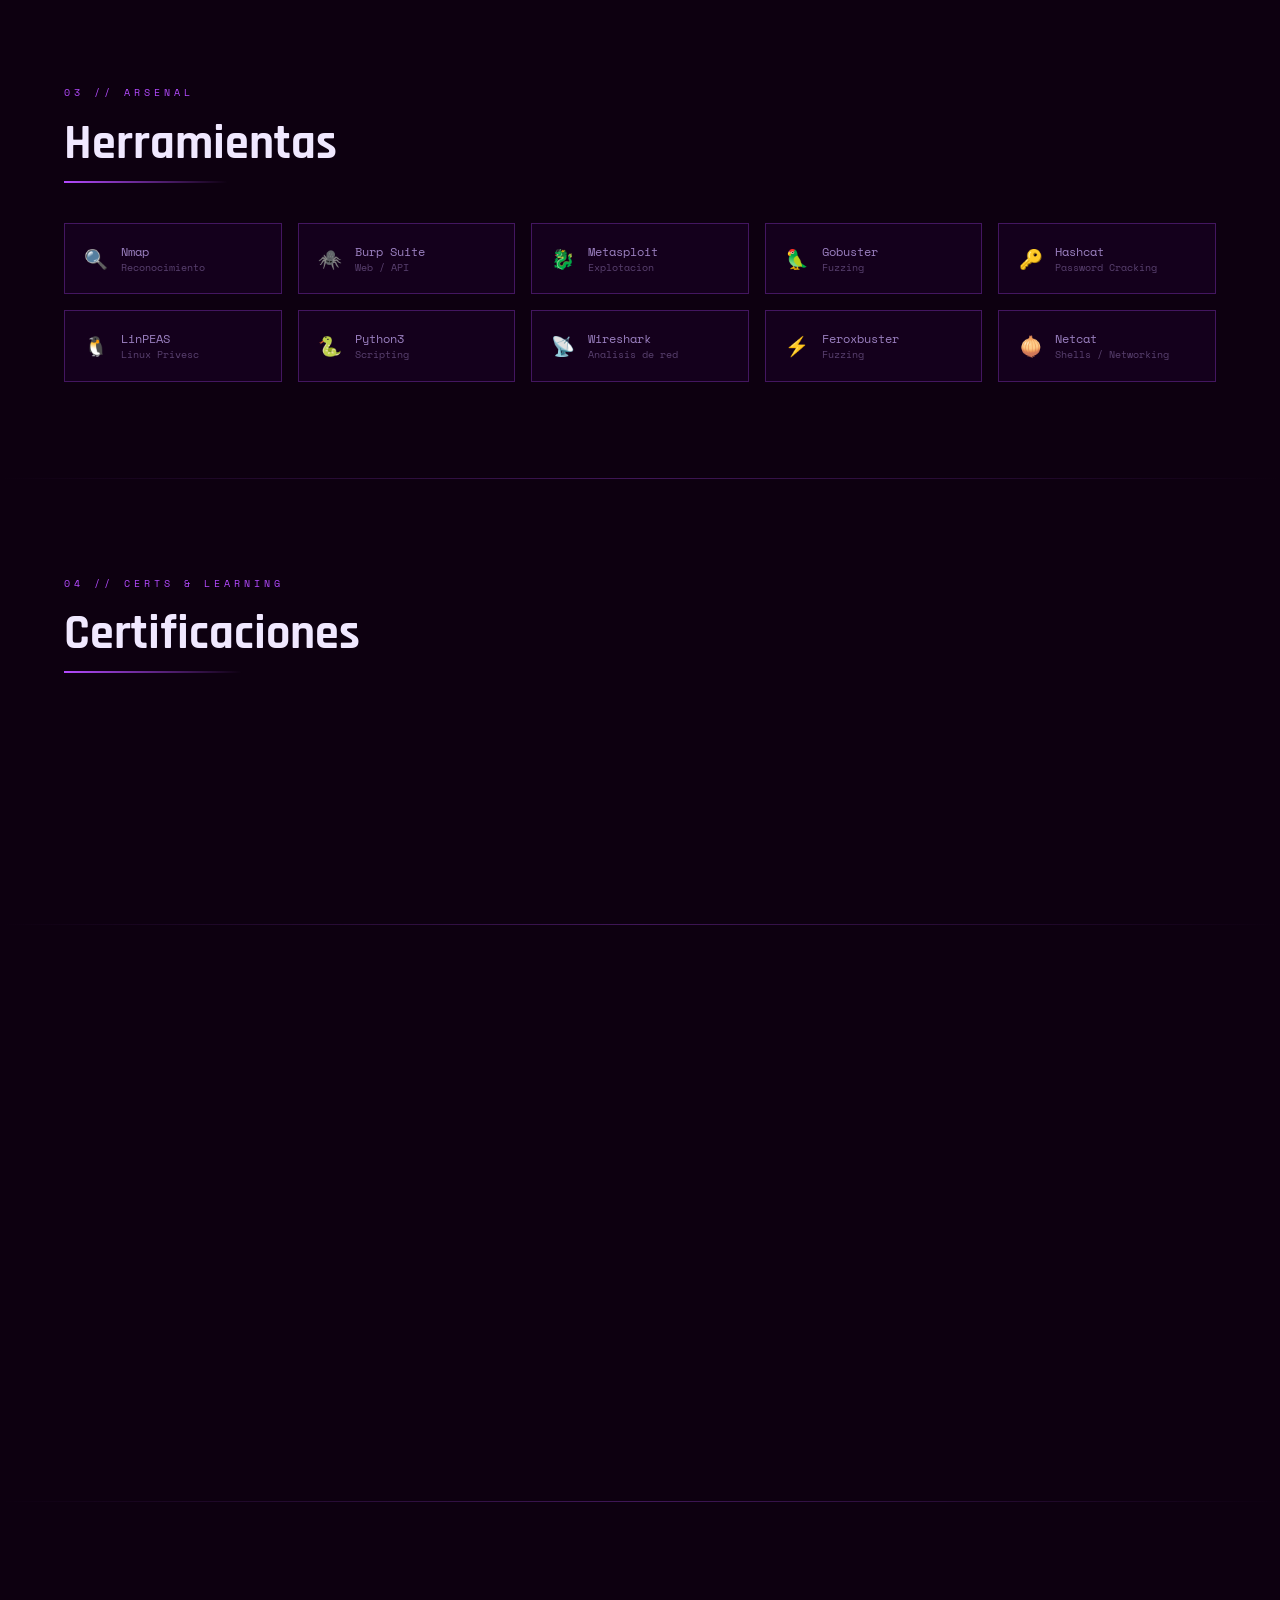
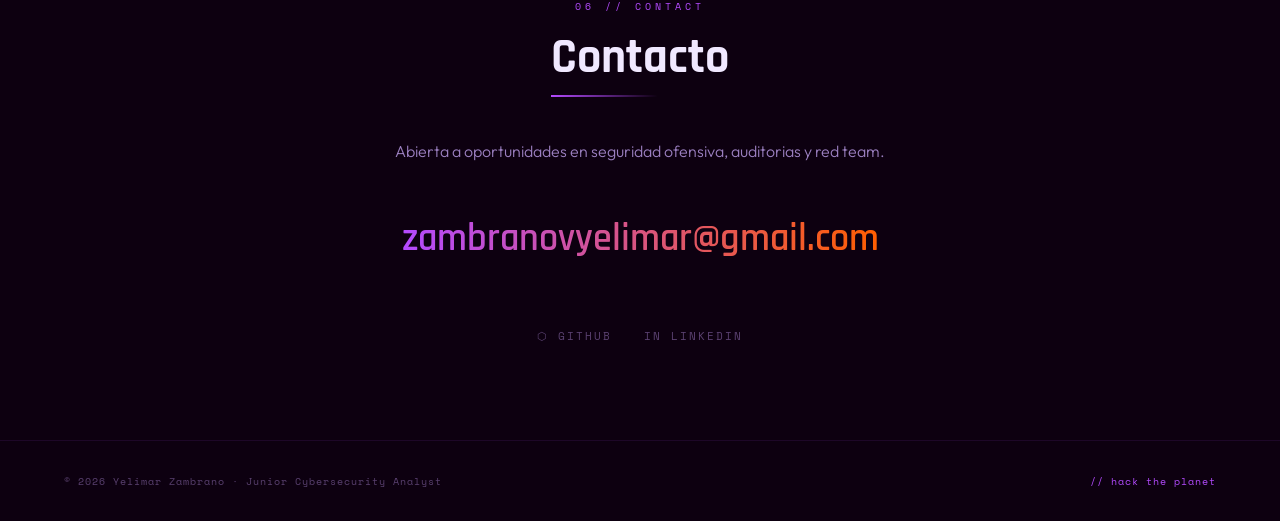
==== commit 202a20d4: "update" ====
--- a/index.html
+++ b/index.html
@@ -150,6 +150,33 @@
   </div>
 
   <div class="writeups-grid">
+    
+    <!-- PLACEHOLDER CARDS -->
+
+    <div class="writeup-card reveal">
+      <div class="card-top">
+        <span class="card-platform">HackTheBox</span>
+        <span class="card-diff diff-medium">Medium</span>
+      </div>
+      <h3 class="card-title">Makesense</h3>
+      <p class="card-os">// Linux · WordPress · Apache 2.4.28</p>
+      <div class="card-tags">
+        <span class="tag">XSS</span>
+        <span class="tag">SSH & SSH Port Fordwarding</span>
+        <span class="tag">OCR</span>
+        <span class="tag">Code Injection</span>
+      </div>
+      <p style="font-size:0.85rem;color:var(--text-muted);margin-bottom:1rem;line-height:1.7;">
+       acceso a credenciales mediante XSS → subida de plugin malicioso/RCE→ Credenciales expuestas→ SSH→ Escalada de privilegios mediante servicio interno OCR ejecutandose como root
+      </p>
+      <a href="../Writeups/Makesense.html" 
+         target="_blank"
+         class="card-link">writeup disponible proximamente</a>   
+      <a href="Writeups/informe_pentesting_2million.pdf" style="display:none;"    
+         target="_blank"
+         class="card-link">Ver informe completo</a>
+    </div>
+        <!-- PLACEHOLDER CARDS -->
 
     <div class="writeup-card reveal">
       <div class="card-top">
@@ -165,12 +192,14 @@
         <span class="tag">CVE-2023-0386</span>
       </div>
       <p style="font-size:0.85rem;color:var(--text-muted);margin-bottom:1rem;line-height:1.7;">
-        Cadena completa: JS ofuscado → API sin autorizacion → RCE → privesc via OverlayFS.
+      Cadena completa: JS ofuscado → API sin autorizacion → RCE → privesc via OverlayFS.
       </p>
       <a href="Writeups/informe_pentesting_2million.pdf"    
          target="_blank"
          class="card-link">Ver informe completo</a>
     </div>
+
+    <!-- PLACEHOLDER CARDS -->
 
     <div class="writeup-card reveal">
       <div class="card-top">
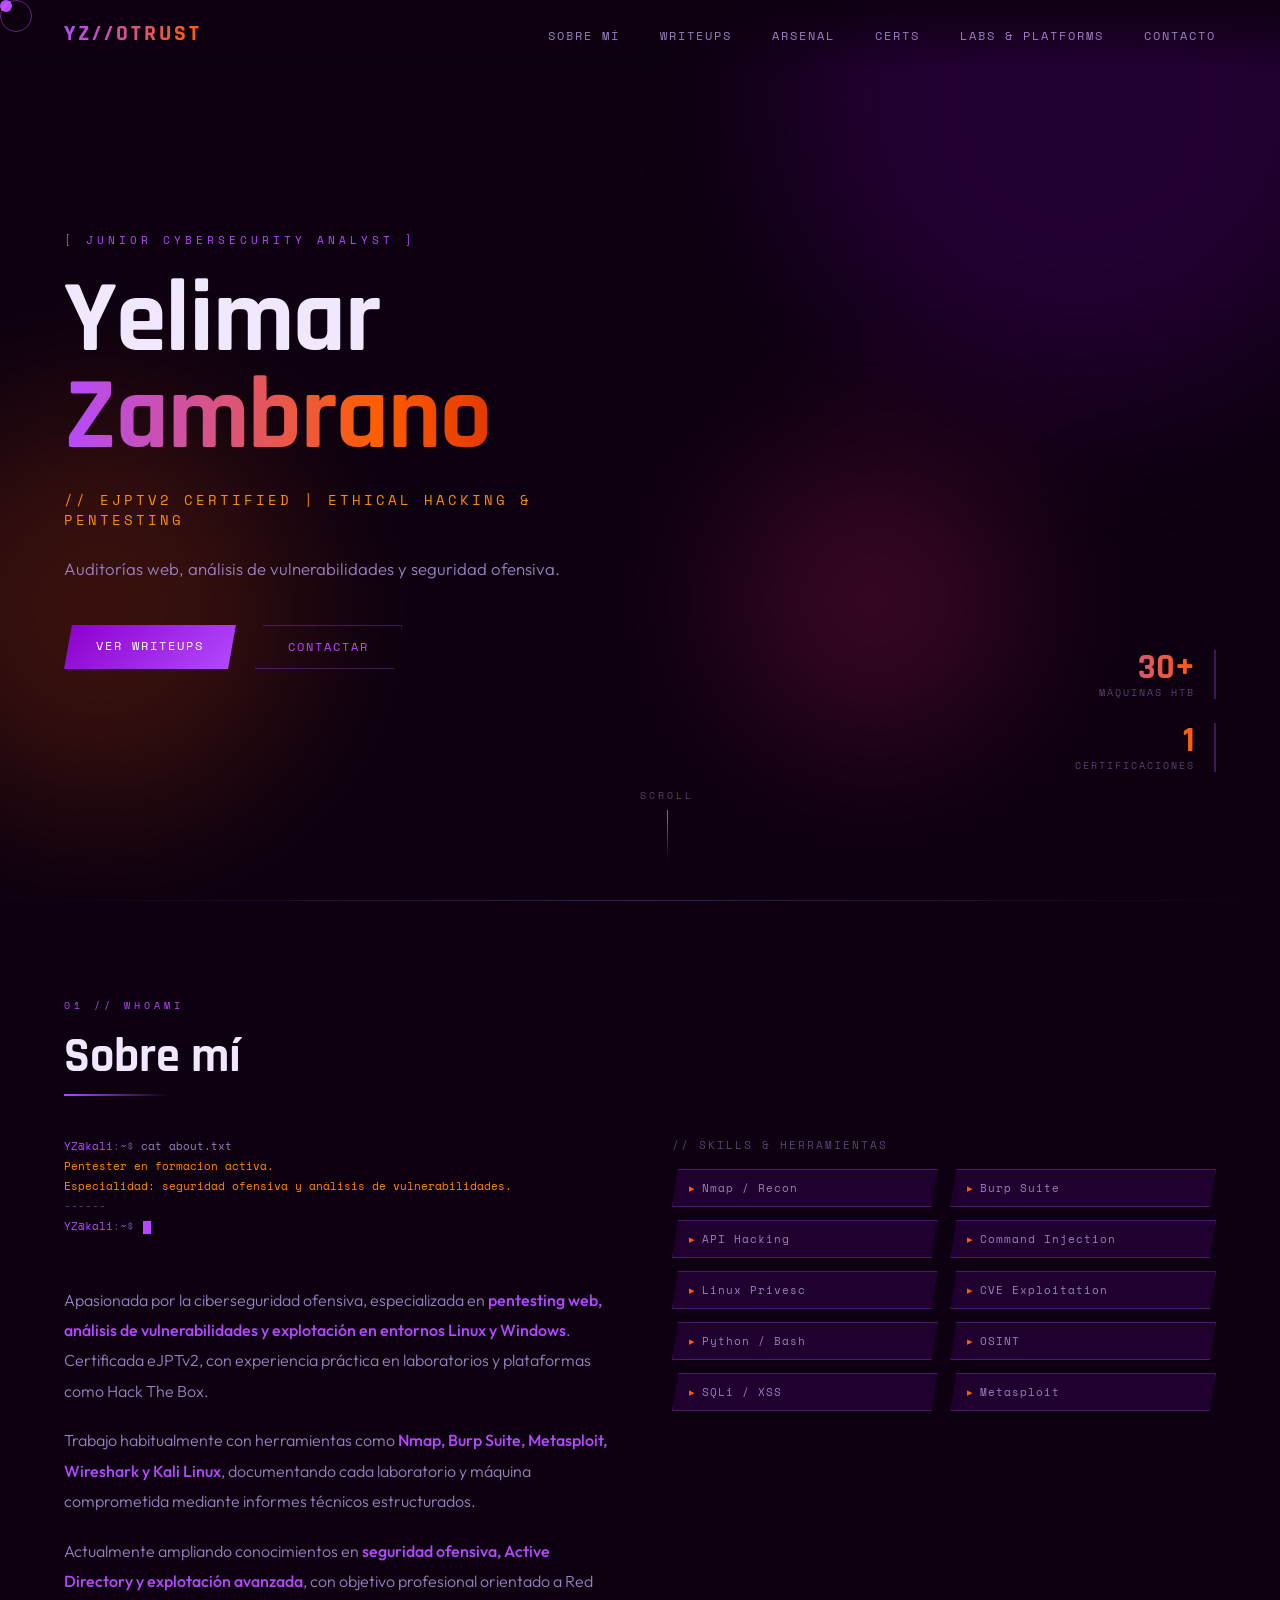
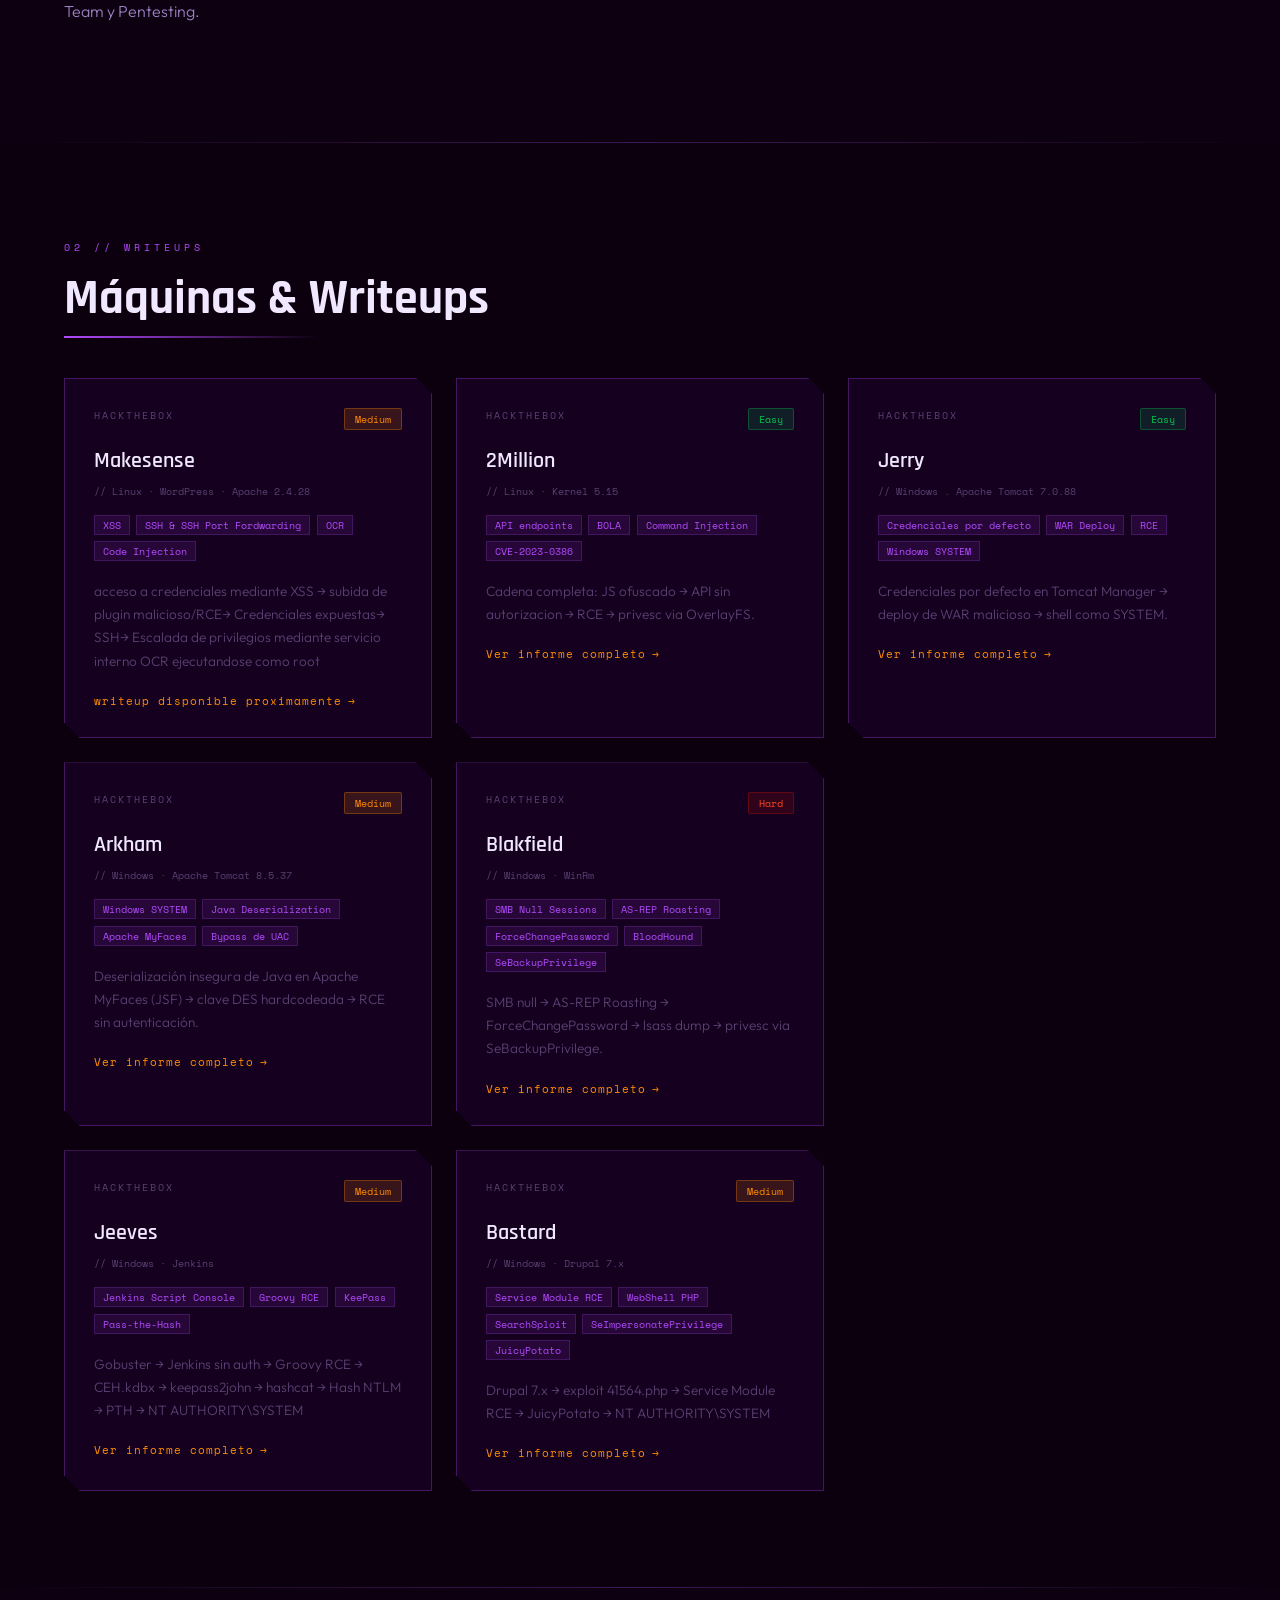
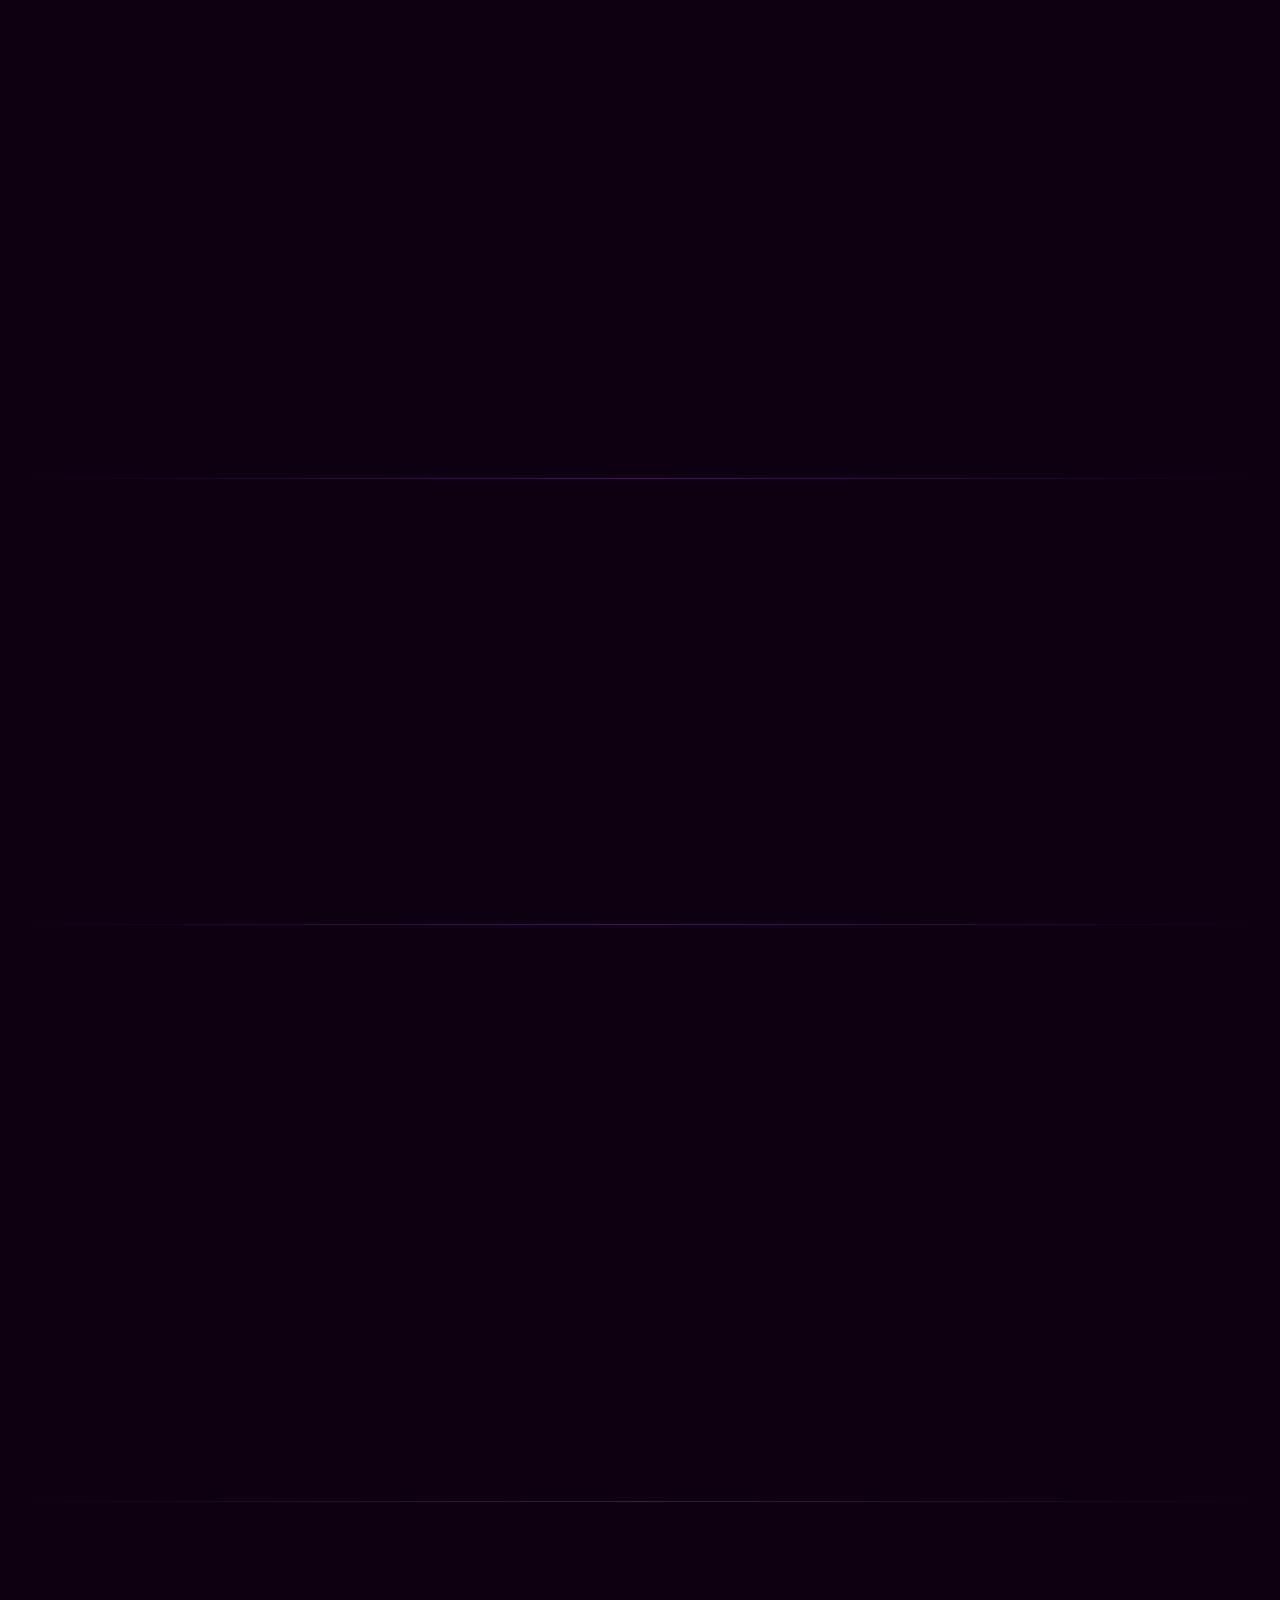
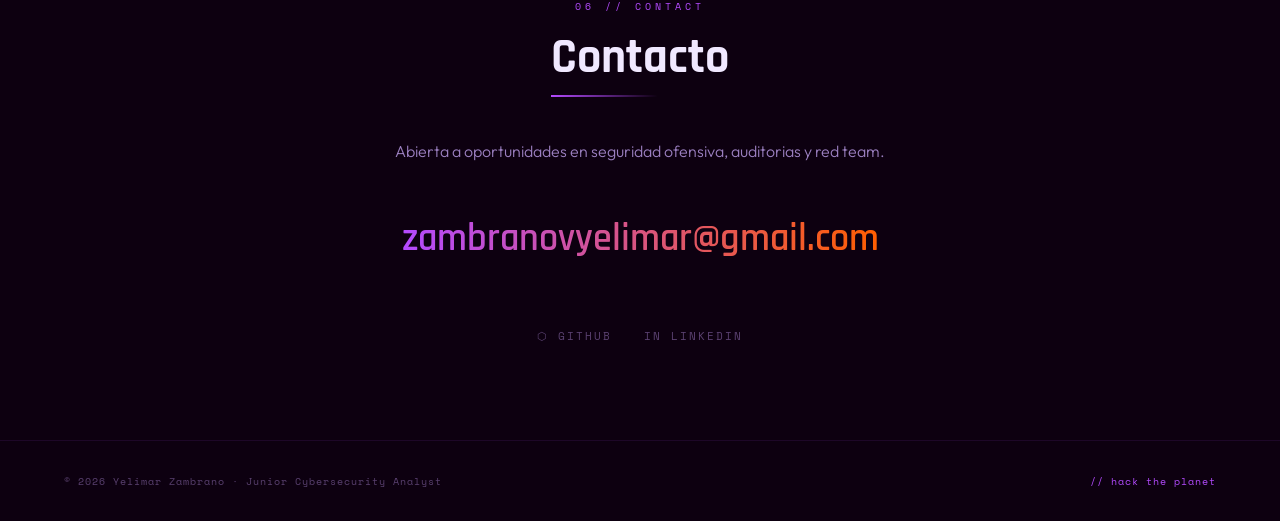
==== commit 66e8b34a: "update" ====
--- a/index.html
+++ b/index.html
@@ -169,7 +169,7 @@
       <p style="font-size:0.85rem;color:var(--text-muted);margin-bottom:1rem;line-height:1.7;">
        acceso a credenciales mediante XSS → subida de plugin malicioso/RCE→ Credenciales expuestas→ SSH→ Escalada de privilegios mediante servicio interno OCR ejecutandose como root
       </p>
-      <a href="../Writeups/Makesense.html" 
+      <a href="/YZ-Portfolio/Writeups/Makesense.html" 
          target="_blank"
          class="card-link">writeup disponible proximamente</a>   
       <a href="Writeups/informe_pentesting_2million.pdf" style="display:none;"    
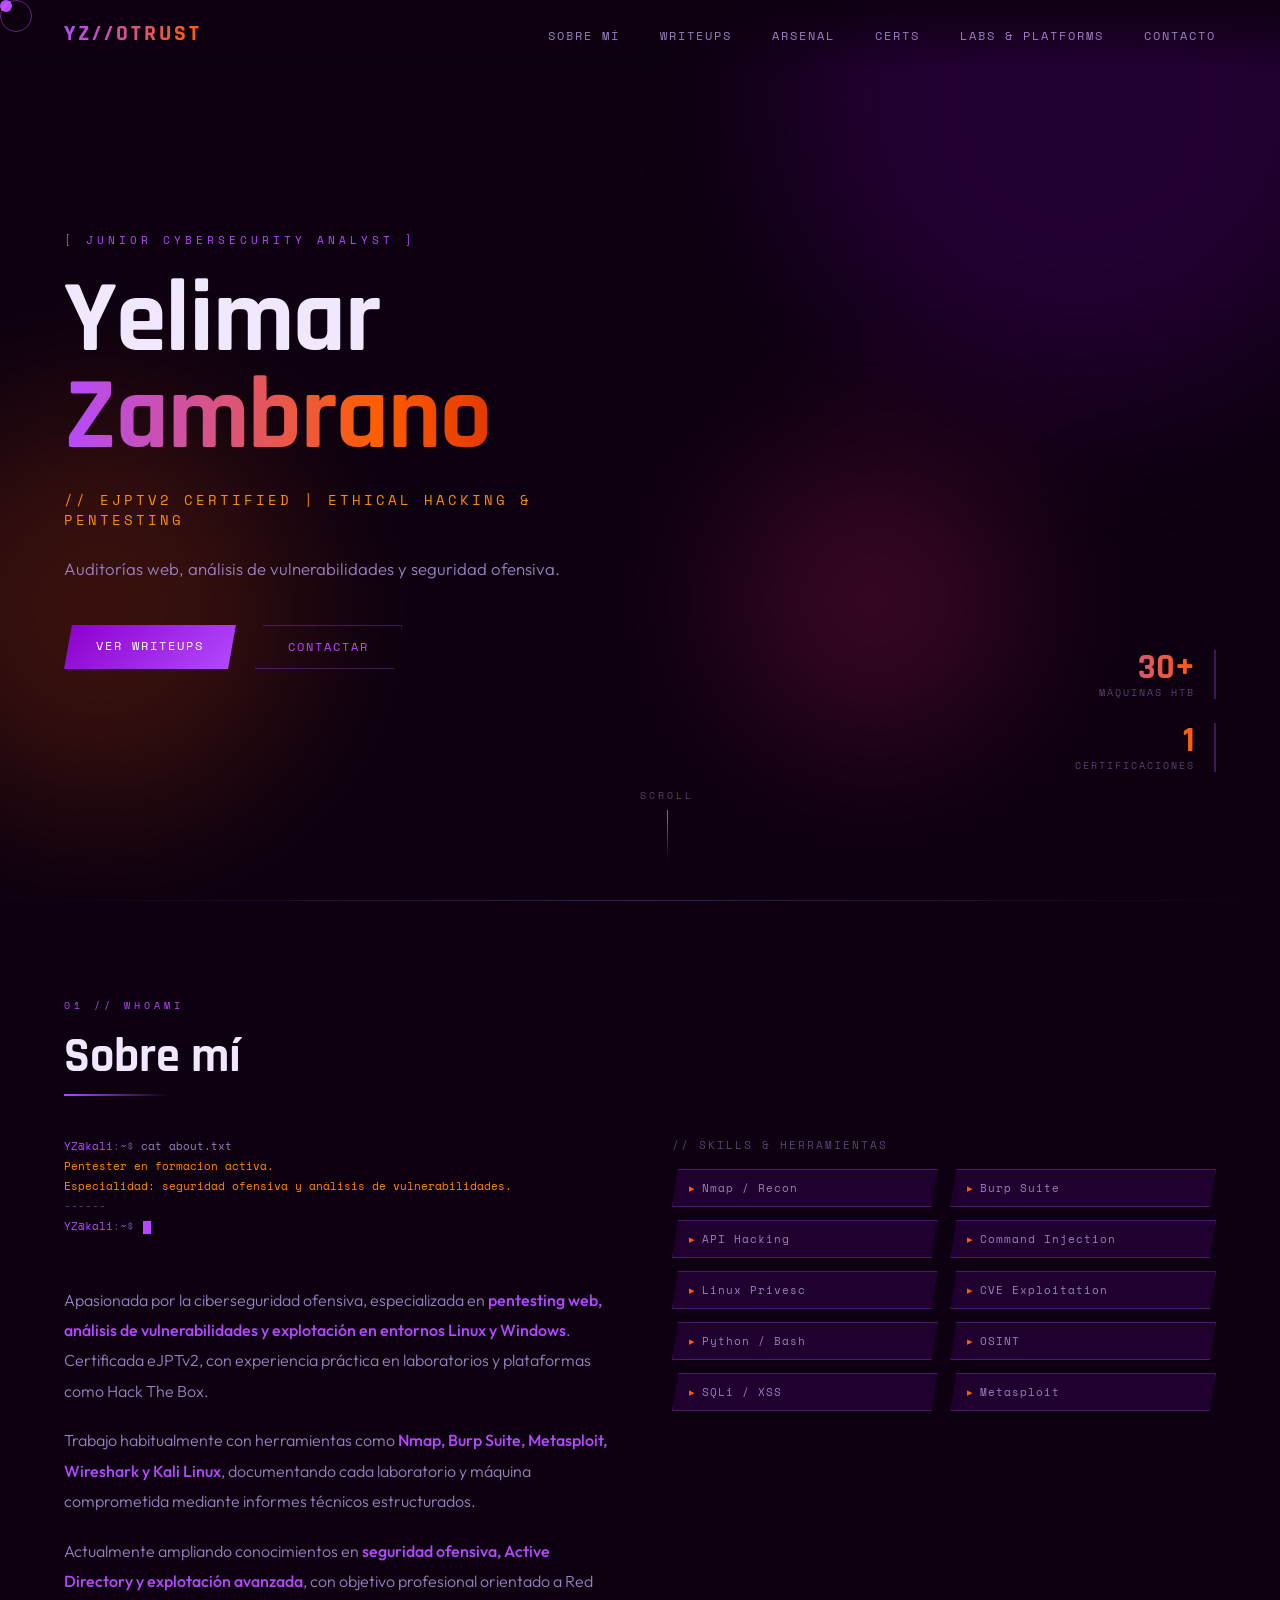
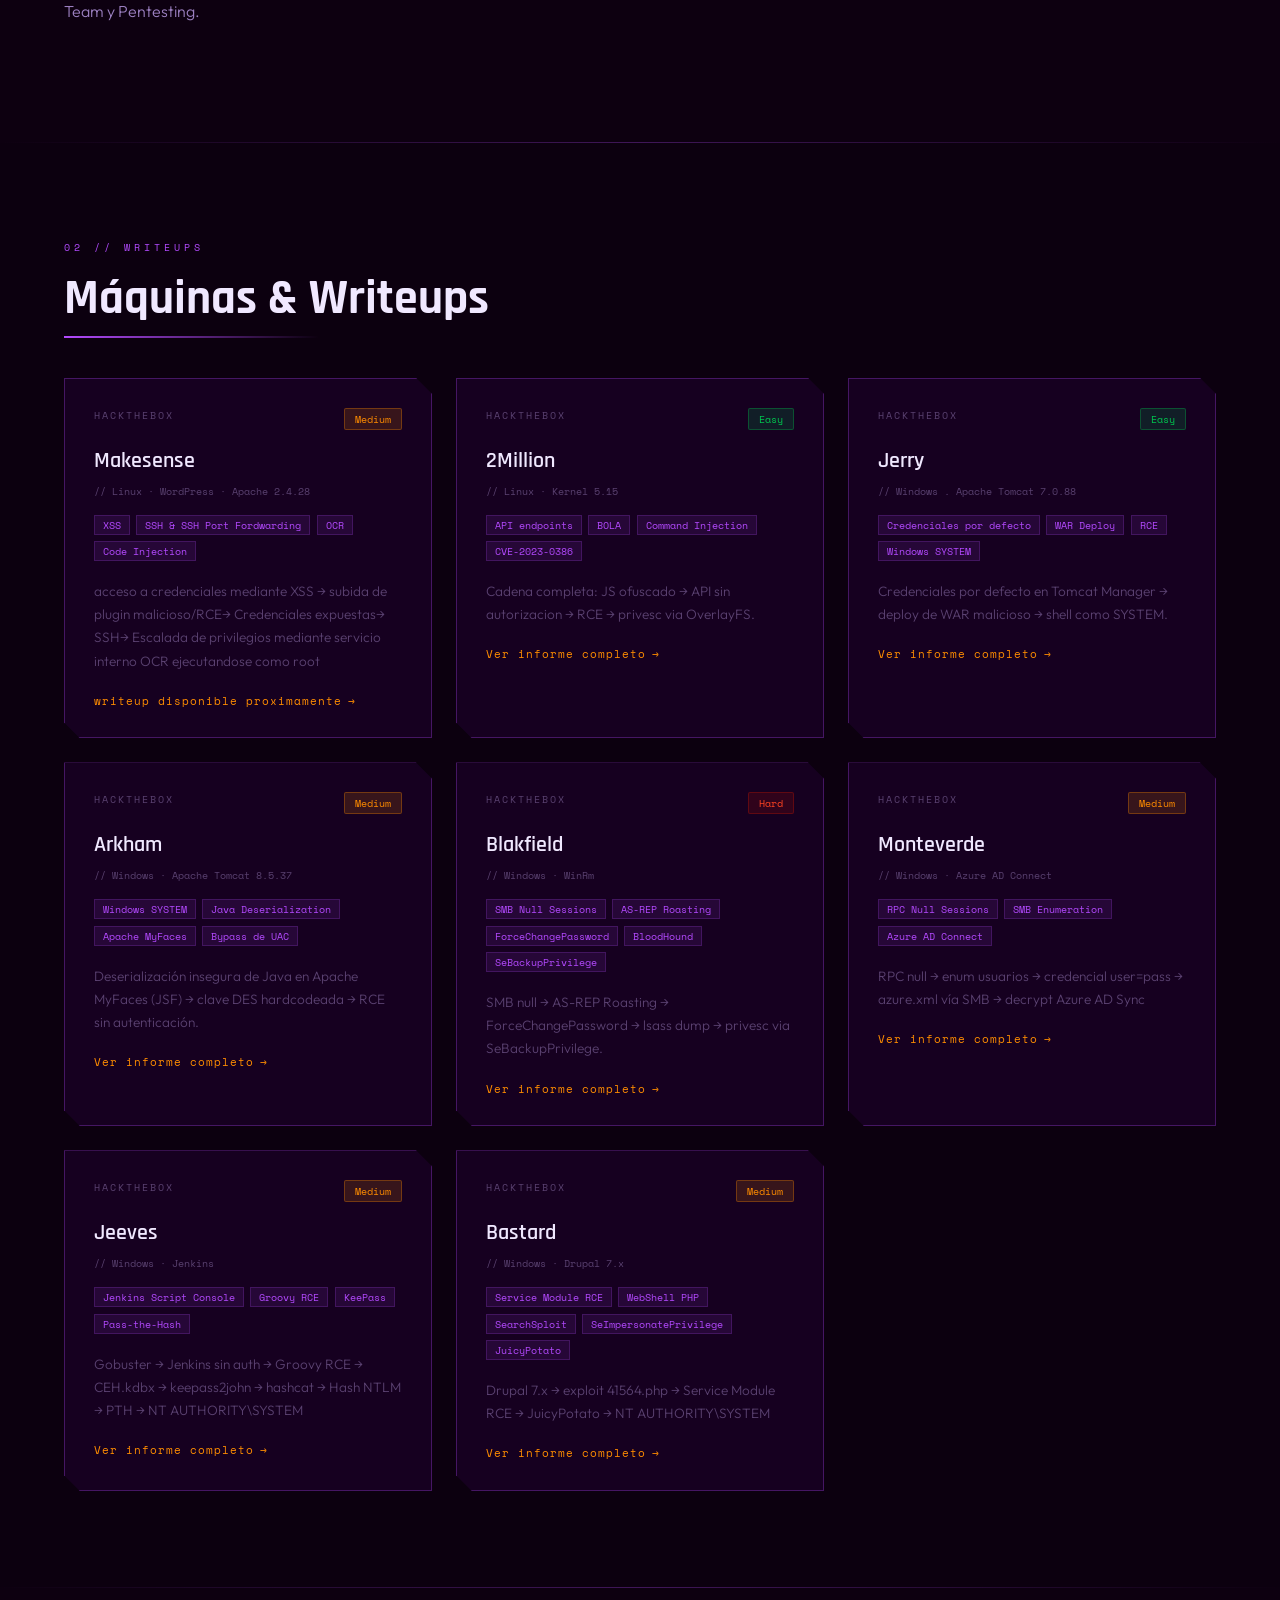
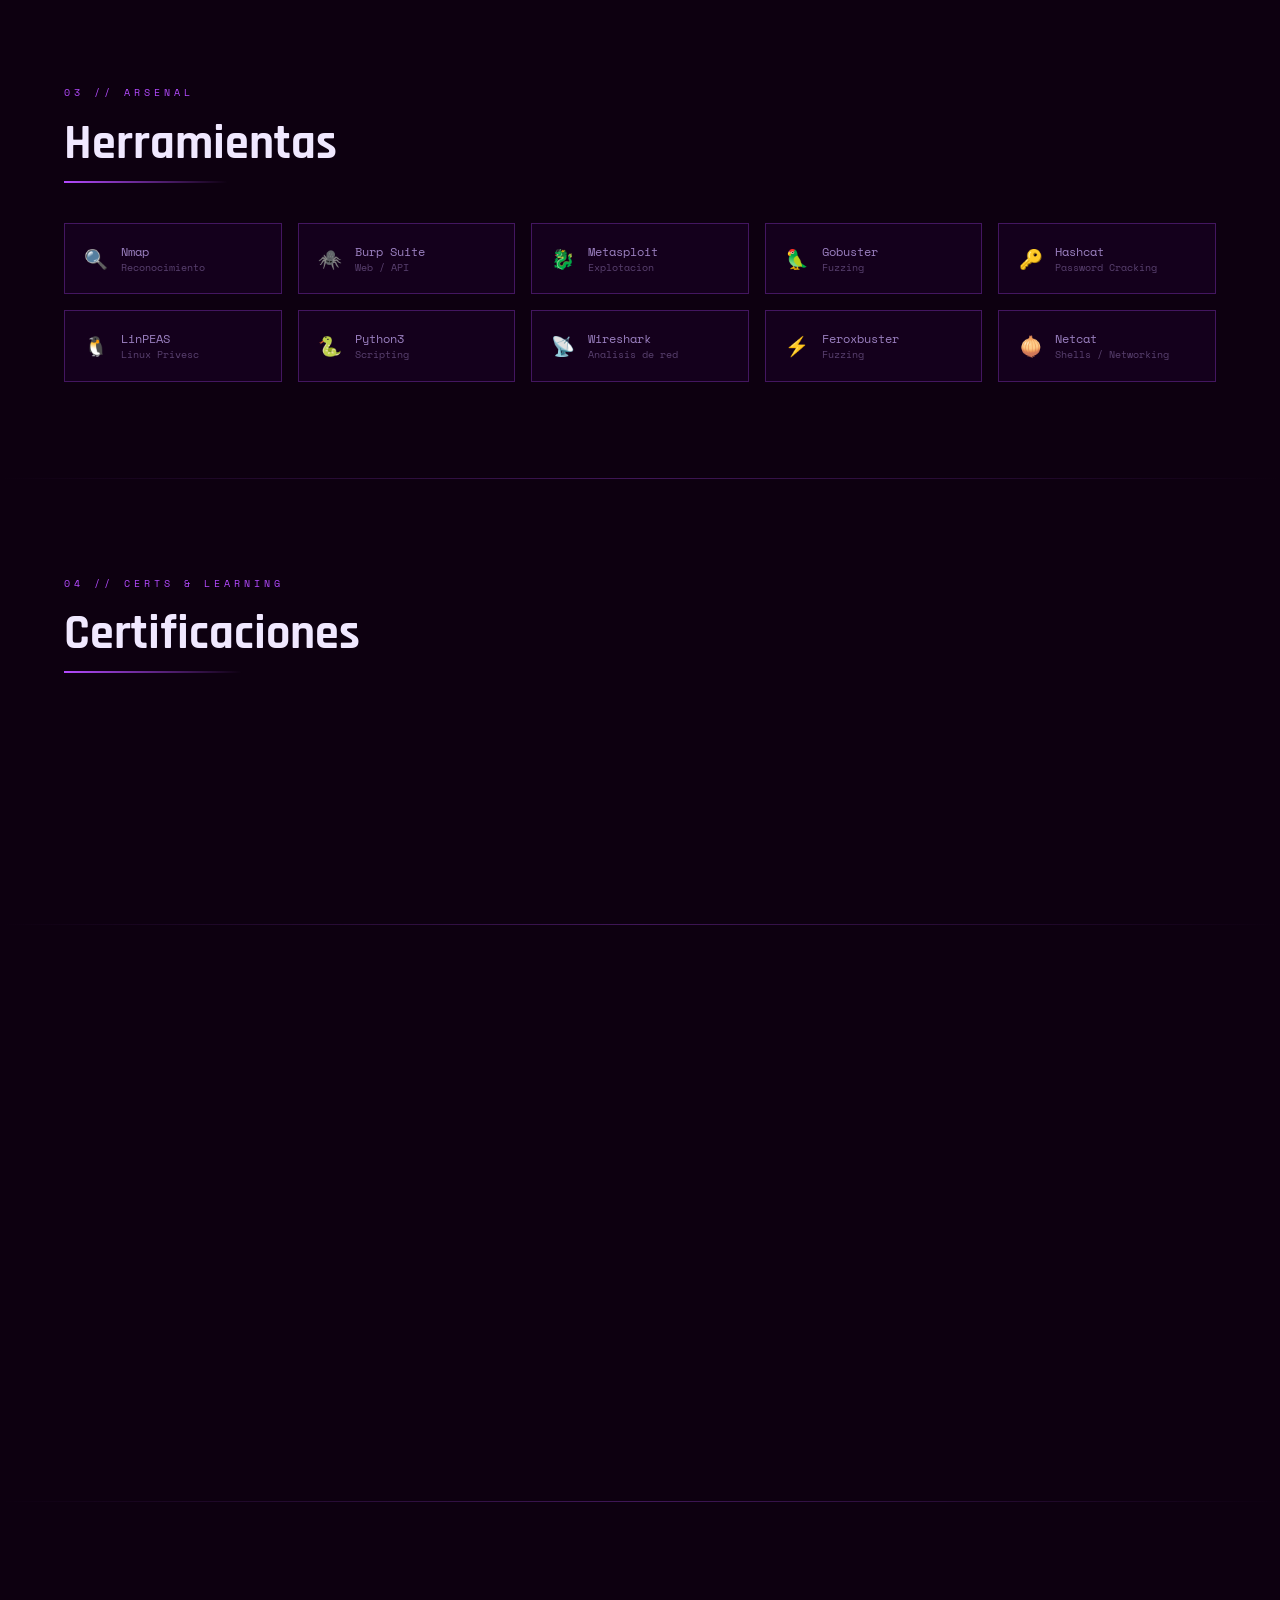
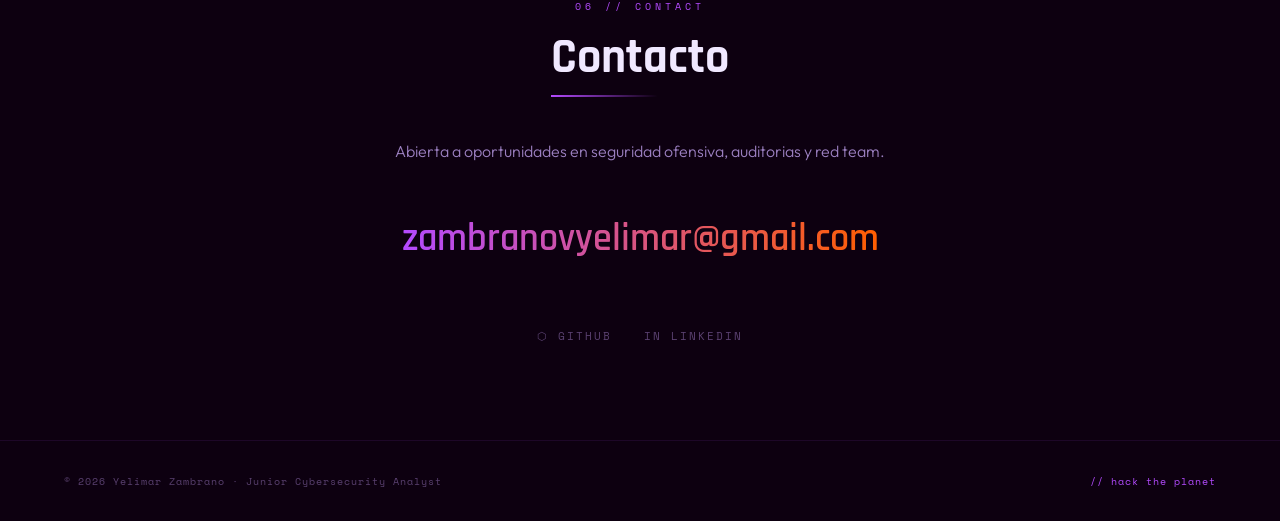
==== commit 76e8c6f3: "update path" ====
--- a/index.html
+++ b/index.html
@@ -194,7 +194,7 @@
       <p style="font-size:0.85rem;color:var(--text-muted);margin-bottom:1rem;line-height:1.7;">
       Cadena completa: JS ofuscado → API sin autorizacion → RCE → privesc via OverlayFS.
       </p>
-      <a href="Writeups/informe_pentesting_2million.pdf"    
+      <a href="Informes\informe_pentesting_2million.pdf"    
          target="_blank"
          class="card-link">Ver informe completo</a>
     </div>
@@ -217,7 +217,7 @@
       <p style="font-size:0.85rem;color:var(--text-muted);margin-bottom:1rem;line-height:1.7;">
        Credenciales por defecto en Tomcat Manager → deploy de WAR malicioso → shell como SYSTEM.
        </p>
-       <a href="Writeups/informe_pentesting_jerry.pdf"    
+       <a href="Informes/informe_pentesting_jerry.pdf"    
          target="_blank"
          class="card-link">Ver informe completo</a>
     </div>
@@ -240,7 +240,7 @@
       <p style="font-size:0.85rem;color:var(--text-muted);margin-bottom:1rem;line-height:1.7;">
         Deserialización insegura de Java en Apache MyFaces (JSF) → clave DES hardcodeada → RCE sin autenticación.
       </p>
-        <a href="Writeups/informe_pentesting_arkham.pdf"    
+        <a href="Informes/informe_pentesting_arkham.pdf"    
          target="_blank"
          class="card-link">Ver informe completo</a>
     </div>
@@ -264,7 +264,7 @@
 <p style="font-size:0.85rem;color:var(--text-muted);margin-bottom:1rem;line-height:1.7;">
 SMB null → AS-REP Roasting → ForceChangePassword → lsass dump → privesc via SeBackupPrivilege.
 </p>
- <a href="Writeups/informe_pentesting_blackfield.pdf"    
+ <a href="Informes/informe_pentesting_blackfield.pdf"    
          target="_blank"
          class="card-link">Ver informe completo</a>
 </div>
@@ -286,7 +286,7 @@
 <p style="font-size:0.85rem;color:var(--text-muted);margin-bottom:1rem;line-height:1.7;">
 RPC null → enum usuarios → credencial user=pass → azure.xml vía SMB → decrypt Azure AD Sync
 </p>
-  <a href="Writeups/informe_pentesting_monteverde.pdf"    
+  <a href="Informes/informe_pentesting_monteverde.pdf"    
          target="_blank"
          class="card-link">Ver informe completo
   </a>
@@ -327,7 +327,7 @@
 <p style="font-size:0.85rem;color:var(--text-muted);margin-bottom:1rem;line-height:1.7;">
 Gobuster → Jenkins sin auth → Groovy RCE → CEH.kdbx → keepass2john → hashcat → Hash NTLM → PTH → NT AUTHORITY\SYSTEM
 </p>
- <a href="Writeups/informe_pentesting_jeeves.pdf"    
+ <a href="Informes/informe_pentesting_jeeves.pdf"    
          target="_blank"
          class="card-link">Ver informe completo
   </a>
@@ -369,7 +369,7 @@
 <p style="font-size:0.85rem;color:var(--text-muted);margin-bottom:1rem;line-height:1.7;">
 Drupal 7.x → exploit 41564.php → Service Module RCE → JuicyPotato → NT AUTHORITY\SYSTEM
 </p>
- <a href="Writeups/informe_pentesting_bastard.pdf"    
+ <a href="Informes/informe_pentesting_bastard.pdf"    
          target="_blank"
          class="card-link">Ver informe completo
   </a>
